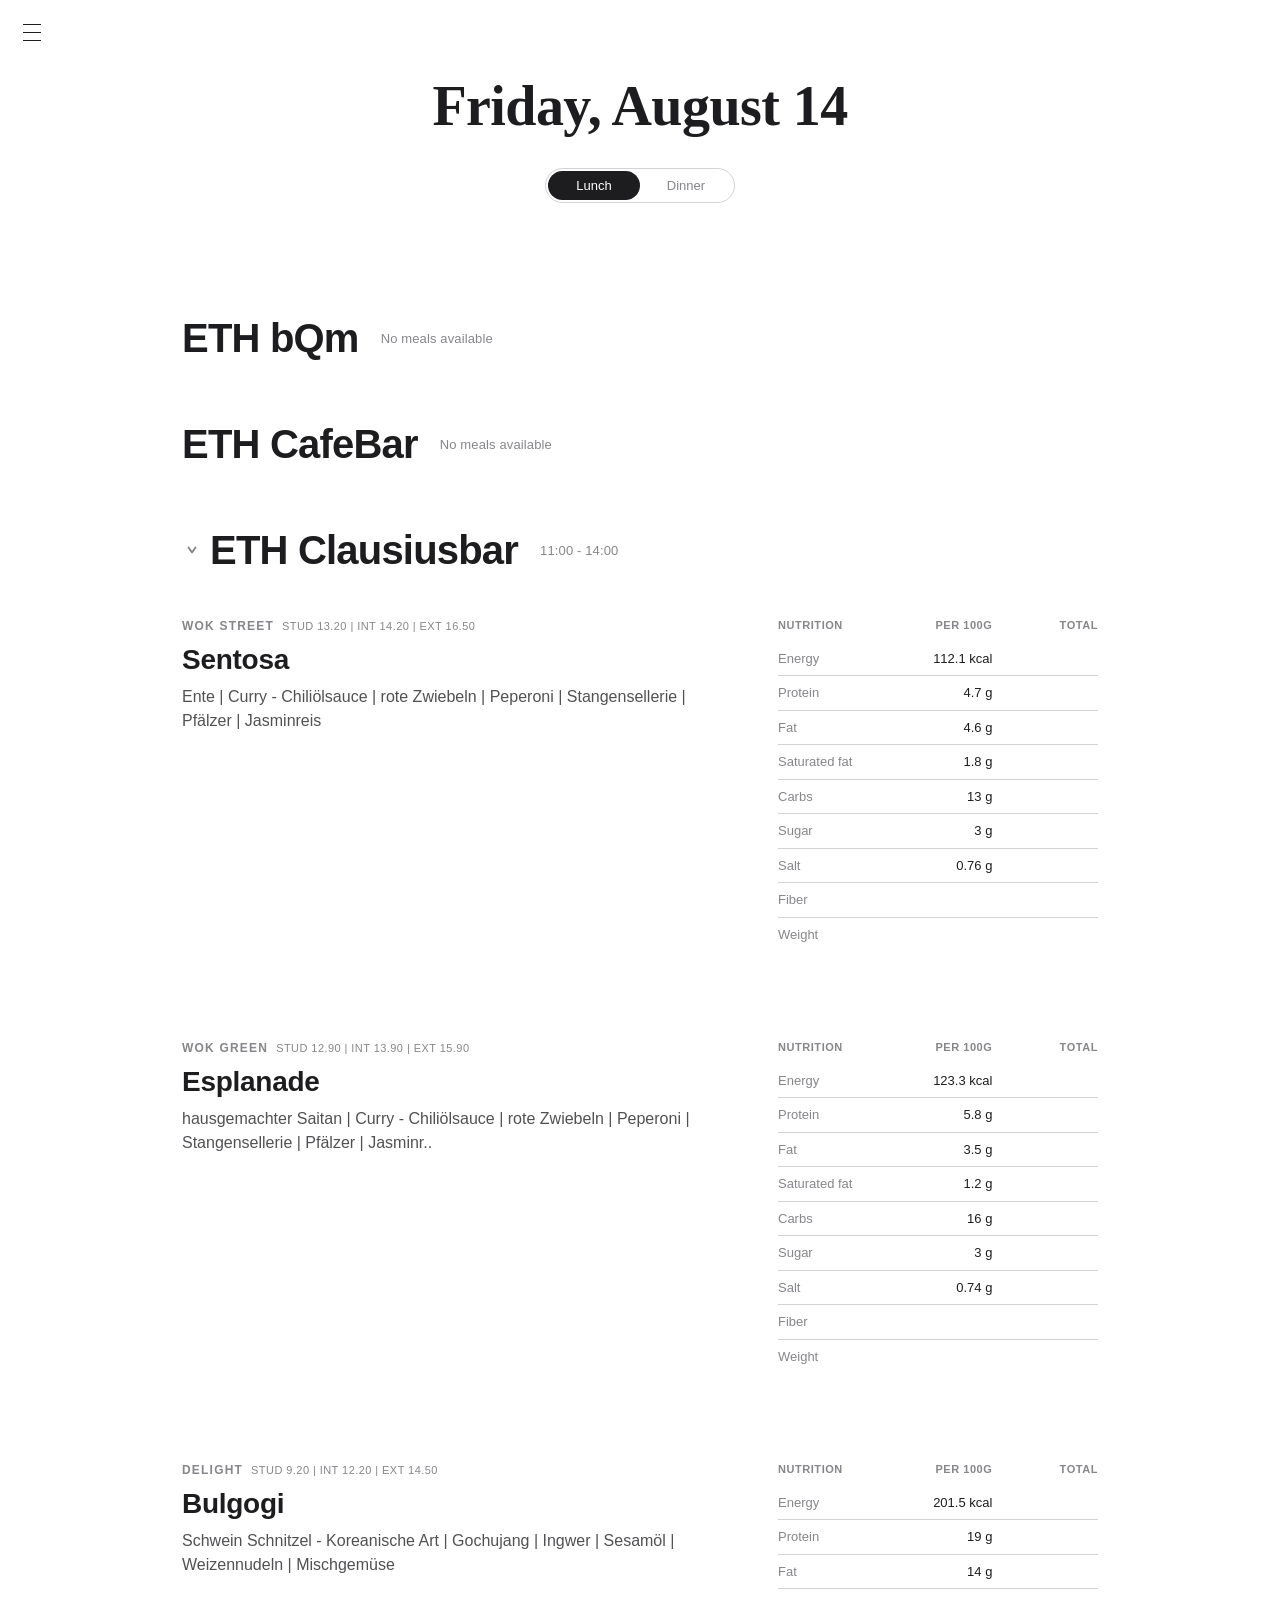
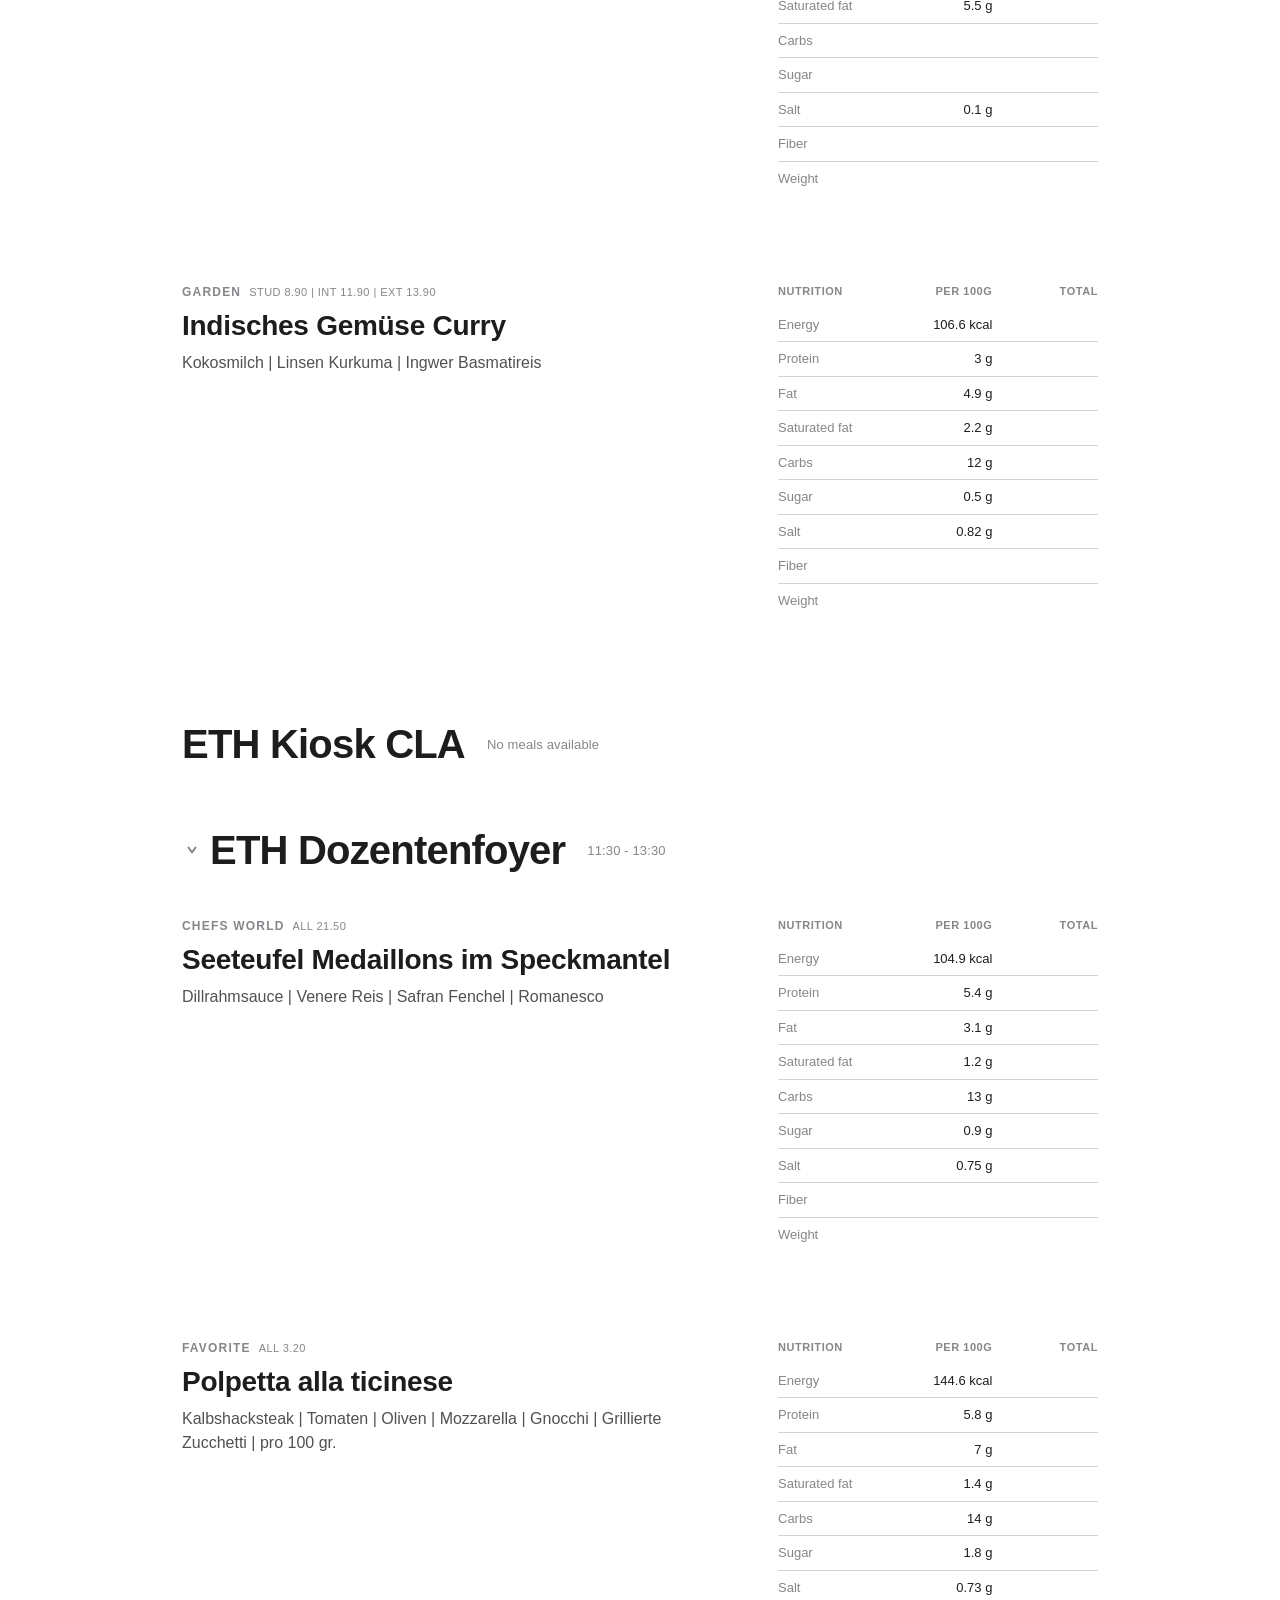
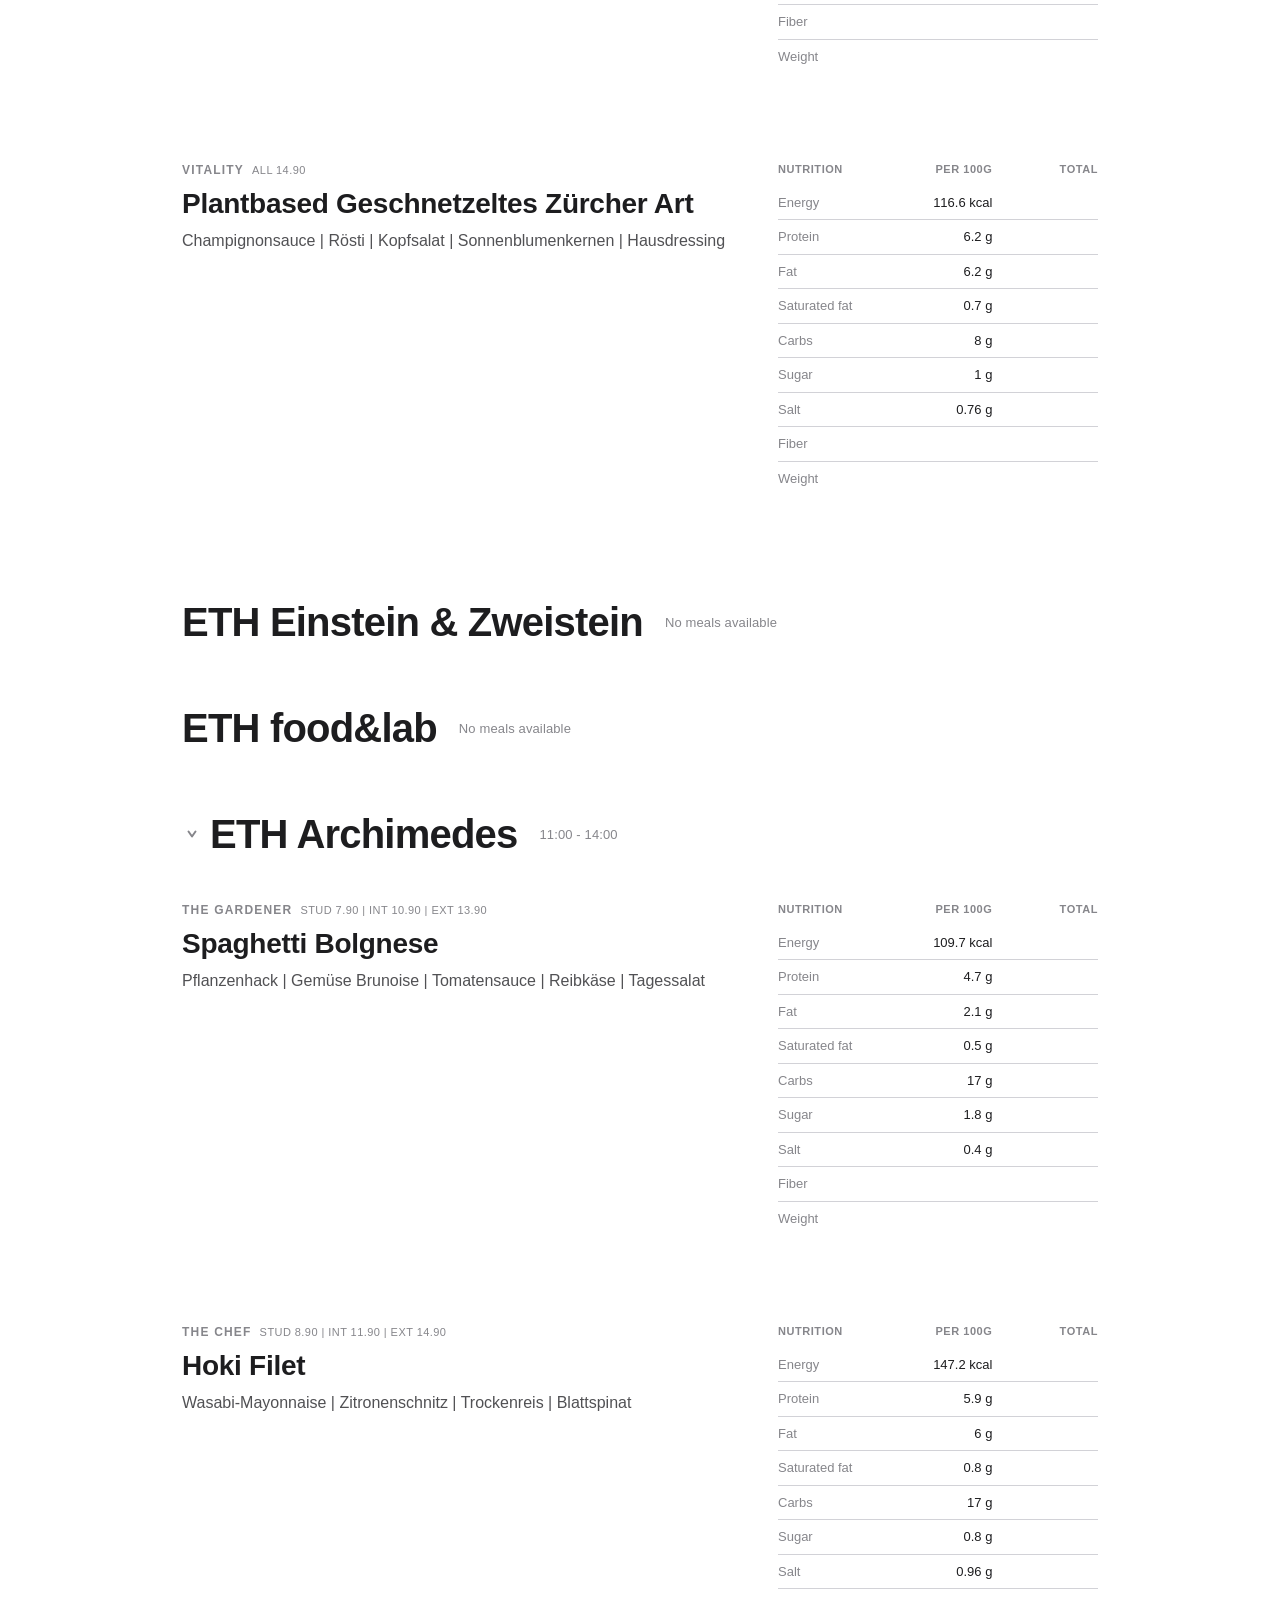
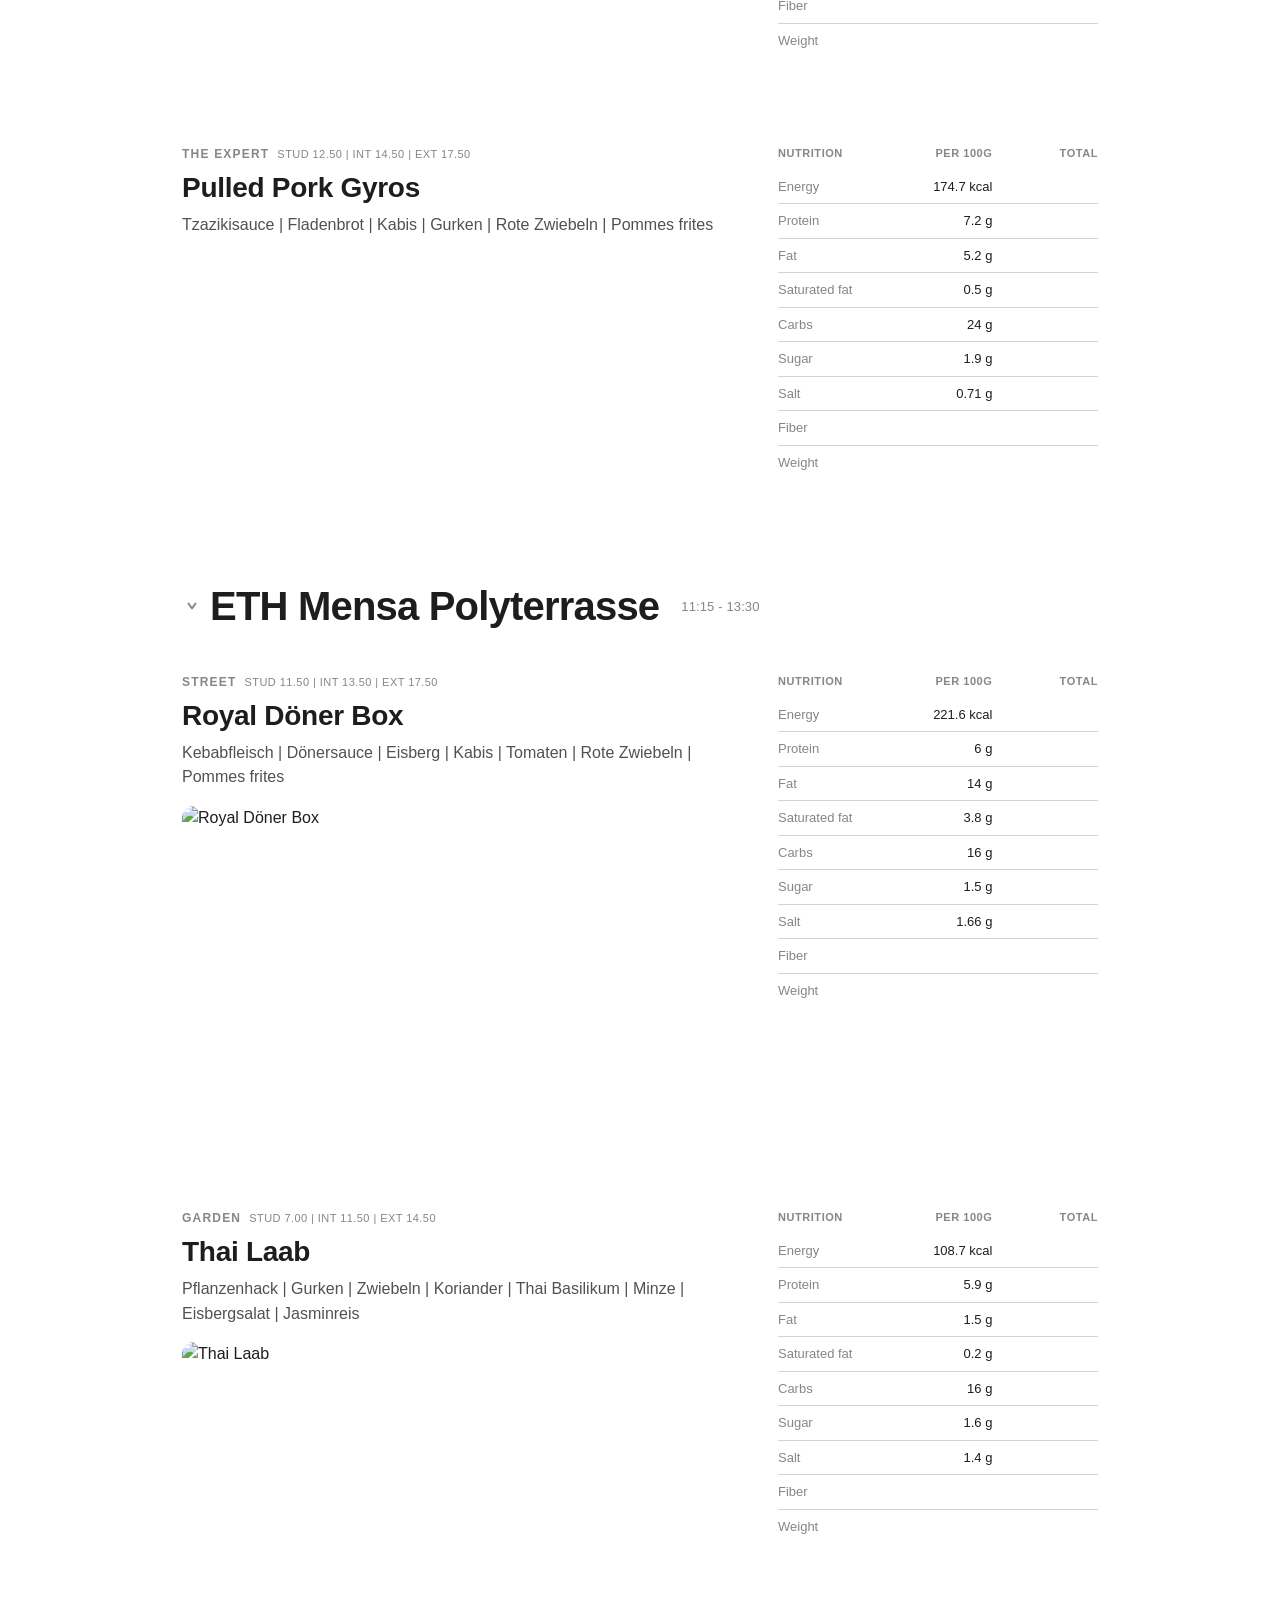
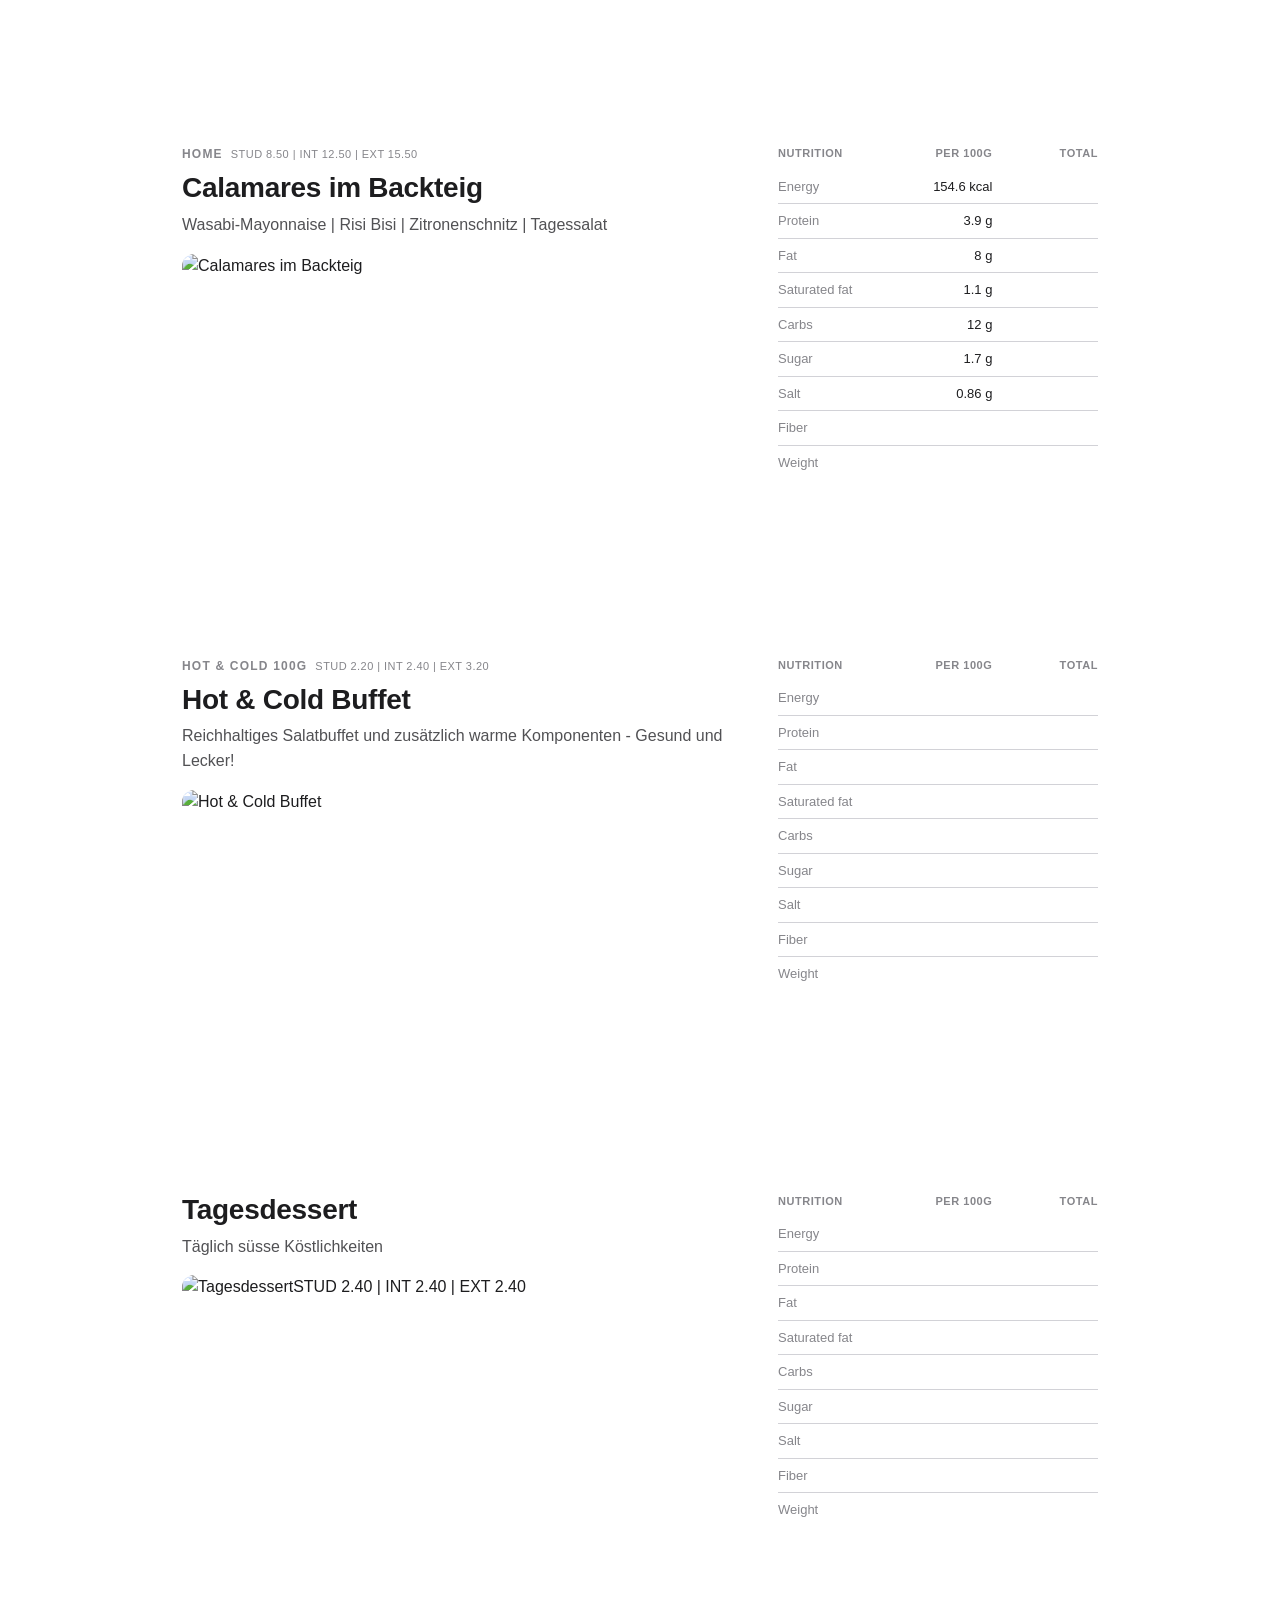
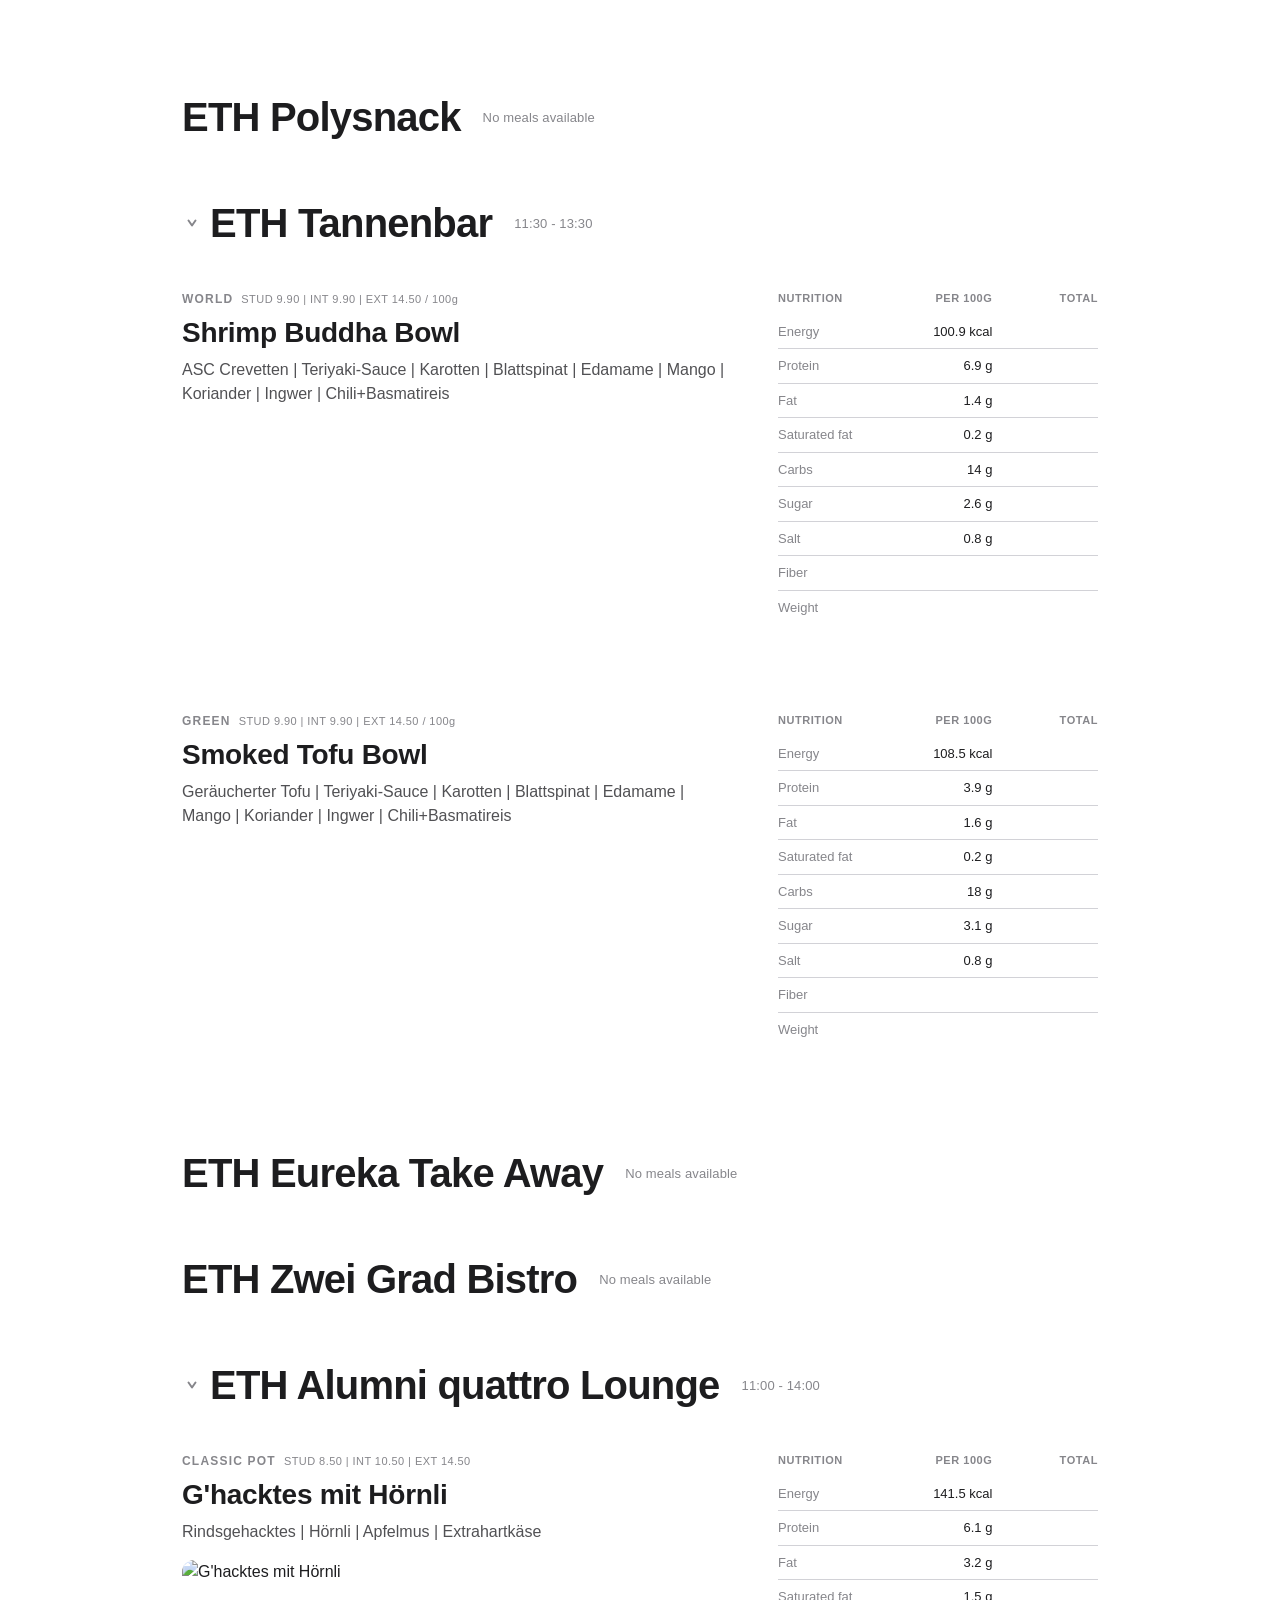
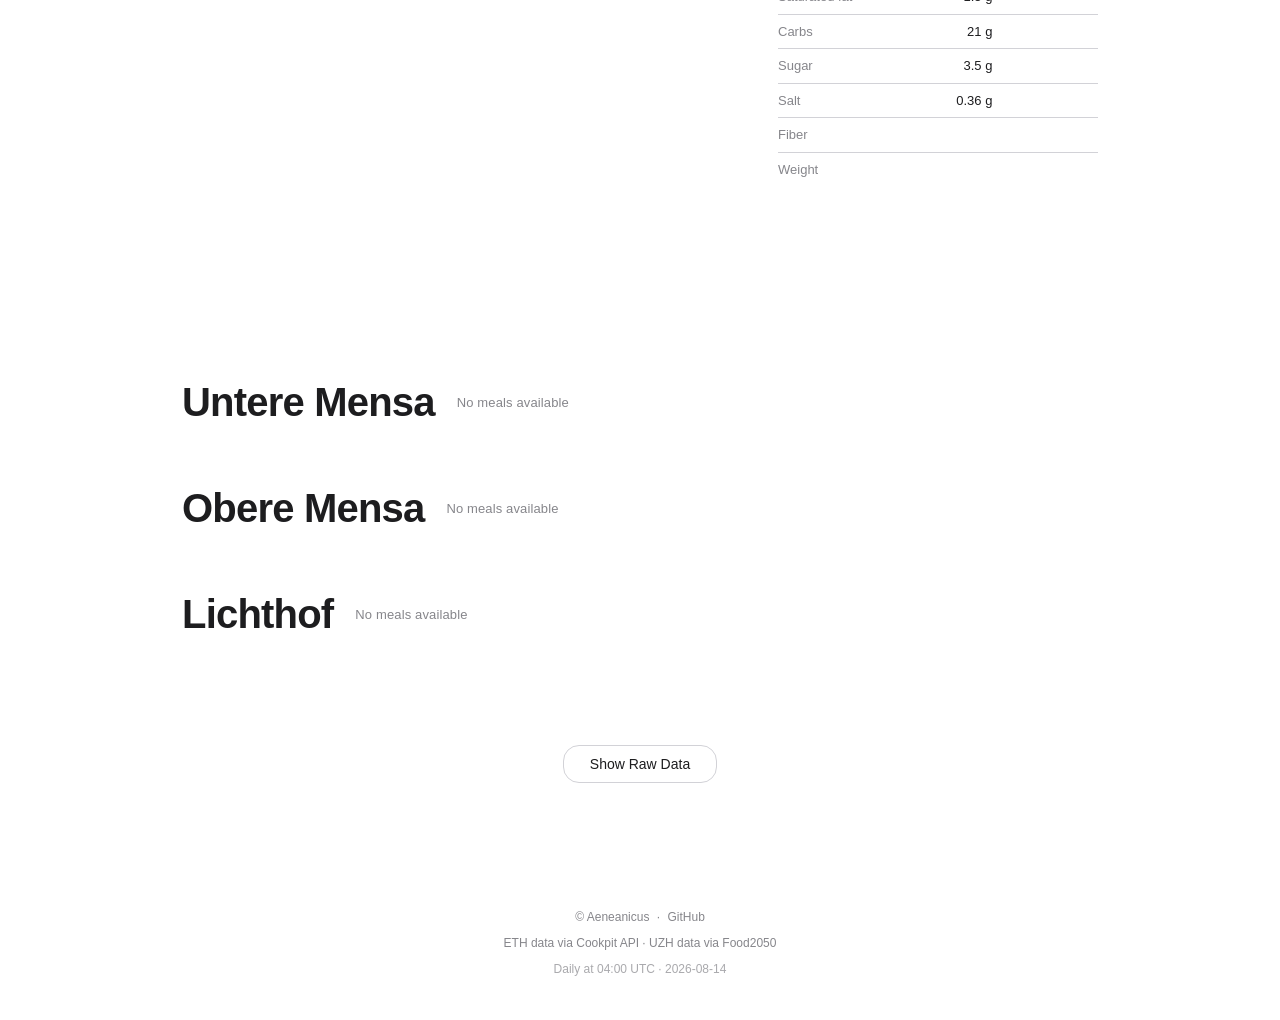
==== index.html @ f0298fb3 "deploy: a8df525aa67941d9d035d6de91a7048ea0f246bc" ====
<!DOCTYPE html>
<html lang="en">
<head>
  <meta charset="utf-8">
  <title>Zmittag — 2026-08-14</title>
  <meta name="viewport" content="width=device-width,initial-scale=1">
  <link rel="stylesheet" href="style.css?v=a8df525">
</head>
<body>
  <!-- Hamburger: lives at BODY level (sibling of .app and #selector),
       position:fixed, so it can slide to the top-right corner while the
       drawer opens. It must NOT live inside .app: a fixed element inside
       a transformed ancestor is positioned relative to that ancestor
       (containing-block trap), which would break the slide while .app
       is translated off-screen. -->
  <button class="menu-btn" id="menu-btn" type="button"
          aria-label="Toggle mensa selector"
          aria-controls="selector" aria-expanded="false"></button>

  <div class="app" id="app">

    <!-- ======================= Header ======================= -->
    <header class="header">
      <!-- Date heading doubles as the calendar trigger: hover shows a
           slim outline (affordance), click expands the date picker. -->
      <button class="date-trigger" id="date-trigger" type="button"
              aria-haspopup="dialog" aria-expanded="false">
        <h1 id="date-heading">Loading…</h1>
      </button>

      <!-- Calendar: IN THE DOCUMENT FLOW between the date and the meal
           switch. Expanding pushes Lunch/Dinner (and everything below)
           down smoothly; collapsing lets it back up. It is a max-height
           disclosure (the same expandBody/collapseBody scrollHeight
           machinery as the mensa sections and raw panel): .calendar
           clips (max-height:0 + overflow:hidden), and the frame's
           padding/border lives on .calendar-inner — a CHILD of the
           clipped box — so nothing lingers when collapsed. -->
      <div class="calendar" id="calendar" aria-label="Pick a date">
        <div class="calendar-inner">
          <div class="calendar-head">
            <button class="cal-nav" id="cal-prev" type="button" aria-label="Previous month">&lsaquo;</button>
            <span class="cal-title" id="cal-title"></span>
            <button class="cal-nav" id="cal-next" type="button" aria-label="Next month">&rsaquo;</button>
          </div>
          <div class="cal-weekdays">
            <span>Mon</span><span>Tue</span><span>Wed</span><span>Thu</span>
            <span>Fri</span><span>Sat</span><span>Sun</span>
          </div>
          <div class="cal-grid" id="cal-grid"></div>
          <div class="cal-note" id="cal-note"></div>
        </div>
      </div>

      <!-- Lunch/Dinner segmented switch (iOS style).
           .seg-thumb is a CSS-driven sliding pill: fixed size at the
           track origin, moved purely by transform (see style.css). -->
      <div class="segmented" aria-label="Meal time">
        <span class="seg-thumb" aria-hidden="true"></span>
        <button class="seg-option active" type="button" data-meal="Lunch" aria-pressed="true">Lunch</button>
        <button class="seg-option" type="button" data-meal="Dinner" aria-pressed="false">Dinner</button>
      </div>
    </header>

    <!-- ======================= Content ======================= -->
    <main id="content" aria-live="polite">
      <!-- iOS-style activity indicator (UIActivityIndicator look):
           12 fading blades rotating — pure CSS, compositor-friendly. -->
      <div class="loading">
        <span class="ios-spinner" aria-hidden="true"><i></i><i></i><i></i><i></i><i></i><i></i><i></i><i></i><i></i><i></i><i></i><i></i></span>
        Loading menu data…</div>
    </main>

    <!-- ====================== Raw data ======================= -->
    <div class="raw-section">
      <button id="raw-toggle" type="button"
              aria-expanded="false" aria-controls="raw-panel">Show Raw Data</button>
      <div id="raw-panel">
        <div class="raw-inner">
          <div class="raw-head">
            <span class="raw-title">Raw Data</span>
            <button class="copy-btn" id="copy-btn" type="button">Copy</button>
          </div>
          <pre class="raw-text" id="raw-text"></pre>
        </div>
      </div>
    </div>

    <footer class="footer">
      <div class="footer-row">
        <span>&copy; Aeneanicus</span>
        <span class="footer-dot">&middot;</span>
        <a href="https://github.com/LukasAxelsen/eth-uzh-zmittag" target="_blank" rel="noopener">GitHub</a>
      </div>
      <div class="footer-sources">
        ETH data via <a href="https://idapps.ethz.ch/cookpit-pub-services/v1/meals" target="_blank" rel="noopener">Cookpit API</a>
        &middot;
        UZH data via <a href="https://app.food2050.ch" target="_blank" rel="noopener">Food2050</a>
      </div>
      <div class="footer-updated">Daily at 04:00 UTC &middot; <span id="footer-date">2026-08-14</span></div>
    </footer>
  </div>

  <!-- ============ Mensa selector (drawer, sibling of .app) ============ -->
  <div id="selector" aria-label="Mensa selector" aria-hidden="true">
    <div class="selector-columns">
      <!-- Top pane: scrollable list of all mensas -->
      <section class="selector-pane">
        <h3 class="selector-pane-title">Mensas</h3>
        <div class="selector-mensas"></div>
      </section>

      <!-- Bottom pane: group rows + custom group creation -->
      <section class="selector-pane">
        <h3 class="selector-pane-title">Groups</h3>
        <div class="selector-groups">
          <div class="group-rows"></div>
          <div class="group-add">
            <input id="group-input" type="text" placeholder="New group name"
                   aria-label="New group name" autocomplete="off">
            <button id="group-add-btn" type="button">Add</button>
            <span id="group-add-msg" role="status" aria-live="polite"></span>
          </div>
        </div>
      </section>

      <!-- Bottom-most pane: settings (photos row, mensa-row style) -->
      <section class="selector-pane settings-pane">
        <h3 class="selector-pane-title">Setting</h3>
        <div class="mensa-row photo-row" id="photo-row" role="button" tabindex="0"
             aria-pressed="false">
          <span class="mensa-check" aria-hidden="true"></span>
          <span class="mensa-label">Show menu photos</span>
        </div>
        <div class="mensa-row photo-row" id="opening-row" role="button" tabindex="0"
             aria-pressed="false">
          <span class="mensa-check" aria-hidden="true"></span>
          <span class="mensa-label">Show opening times</span>
        </div>
        <div class="mensa-row photo-row" id="price-row" role="button" tabindex="0"
             aria-pressed="false">
          <span class="mensa-check" aria-hidden="true"></span>
          <span class="mensa-label">Show prices</span>
        </div>

        <!-- Appearance: light/dark/auto — same segmented pattern as the
             Lunch/Dinner switch (CSS container-transform thumb). -->
        <div class="segmented appearance" id="appearance-seg" aria-label="Appearance">
          <span class="seg-thumb" aria-hidden="true"></span>
          <button class="seg-option" type="button" data-theme="light" aria-pressed="false">Light</button>
          <button class="seg-option" type="button" data-theme="dark" aria-pressed="false">Dark</button>
          <button class="seg-option" type="button" data-theme="auto" aria-pressed="false">Auto</button>
        </div>
      </section>
    </div>
  </div>

  <script src="app.js?v=a8df525"></script>
</body>
</html>
---- style.css ----
/* ============================================================
   ETH/UZH Zmittag — style.css
   Apple.com / iOS design. Flat & minimal: NO cards, NO
   box-shadows, NO container borders/background blocks.
   White light / true-black dark via prefers-color-scheme.
   DOM per CONTRACT.md.
   ============================================================ */

/* 1. Design tokens.
   Appearance is controlled by <html data-theme="light|dark|auto">:
   - light / dark: forced palettes
   - auto (or no attribute): follows the OS via prefers-color-scheme
   The default (no attribute) keeps the original auto behaviour. */
:root {
  --bg: #ffffff; --text: #1d1d1f; --sub: #86868b; --body: #515154;
  --border: #d2d2d7; --raw-bg: #f5f5f7;
  --thumb-bg: #1d1d1f; --thumb-text: #ffffff;  /* segmented pill + check dot */
  --accent: #0071e3;
  --font: -apple-system, BlinkMacSystemFont, "SF Pro Text",
          "Helvetica Neue", Helvetica, Arial, sans-serif;
  --content-w: 980px;
  --ease: cubic-bezier(.32, .72, 0, 1);
  /* Symmetric ease for HEIGHT GROW/SHRINK (disclosures AND content
     enter/exit): the Apple ease-out opens too fast (11% of time covers
     76% of travel — the "opens with a snap" complaint; on a tall mensa
     section it reads as the content slamming up/down on checkbox
     toggles) and drags on close. Grow and shrink must feel the same in
     both directions, so they use a symmetric ease-in-out
     (framer-motion's easeInOut / Material expand curve,
     cubic-bezier(.42, 0, .58, 1)) — even acceleration, even landing.
     JS enter/exit height transitions use the matching ENTER_EXIT_EASE
     constant. The content-height GLIDE and transform-only FLIP keep
     --ease (Apple). Enforced by scripts/verify-anim-contract.py: every
     max-height transition must use var(--ease-sym). */
  --ease-sym: cubic-bezier(.42, 0, .58, 1);
  /* Corner tokens — Apple's continuous-curvature language. Four levels
     only (enforced by scripts/verify-anim-contract.py):
       --r-sm  8px   = tight controls (mensa rows, chips)
       --r-md  12px  = media & small buttons (photos, copy/add buttons)
       --r-lg  16px  = framed surfaces (calendar, raw panel, big buttons)
       --r-pill 999px = full-pill controls (segmented, date trigger)
       --r-circle 50% = dots
     All radii in the stylesheet MUST come from these tokens. */
  --r-sm: 8px;
  --r-md: 12px;
  --r-lg: 16px;
  --r-pill: 999px;
  --r-circle: 50%;
}

/* Apple's continuous-curvature corners (squircle), progressive
   enhancement: Chrome 139+ (and any future engine that ships
   corner-shape) renders TRUE Apple-style corners — curvature that
   tightens toward the edge instead of the constant-radius circle.
   Other browsers keep the --r-* token radii (mathematical round
   corners) — identical layout, slightly different corner shape.
   This is the CSSWG-sanctioned squircle (superellipse n≈5, the iOS
   icon shape). Everything else in this file deliberately uses plain
   border-radius so the fallback is just "round". */
@supports (corner-shape: squircle) {
  .calendar-inner,
  .raw-inner { corner-shape: squircle; }
}

/* Dark palette — two entry points, same values (keep in sync):
   forced dark via data-theme, and auto following the OS. */
:root[data-theme="dark"] {
  --bg: #000000; --text: #f5f5f7; --sub: #98989d; --body: #a1a1a6;
  --border: #424245; --raw-bg: #1d1d1f;
  --thumb-bg: #f5f5f7; --thumb-text: #1d1d1f;
  --accent: #2997ff;
}
@media (prefers-color-scheme: dark) {
  :root[data-theme="auto"], :root:not([data-theme]) {
    --bg: #000000; --text: #f5f5f7; --sub: #98989d; --body: #a1a1a6;
    --border: #424245; --raw-bg: #1d1d1f;
    --thumb-bg: #f5f5f7; --thumb-text: #1d1d1f;
    --accent: #2997ff;
  }
}

/* 2. Reset & base */

/* Prevent CSS transitions from firing on initial page load (the
   "first-paint flash"). All transitions are zero-duration until
   init() finishes renderAll() and adds the anim-ready class.
   This MUST come before any transition declaration so the
   !important overrides them regardless of specificity. */
html:not(.anim-ready) *,
html:not(.anim-ready) *::before,
html:not(.anim-ready) *::after {
  transition-duration: 0s !important;
  transition-delay: 0s !important;
}

*, *::before, *::after { box-sizing: border-box; margin: 0; padding: 0; }

body {
  background-color: var(--bg);
  color: var(--text);
  font-family: var(--font);
  font-size: 16px;
  line-height: 1.5;
  min-height: 100vh;
  -webkit-font-smoothing: antialiased;
}

/* smooth cross-fade on dark-mode switch */
body, .header, #selector, .segmented, .seg-option, .mensa-title,
#raw-toggle, #raw-panel, .footer, .menu-btn, .menu-btn::before,
.menu-btn::after, .mensa-check, .group-add input,
.nutrition-table td, .nutrition-table th {
  transition: background-color .3s var(--ease), color .3s var(--ease), border-color .3s var(--ease);
}

button { font-family: inherit; -webkit-tap-highlight-color: transparent; }

:focus-visible { outline: 2px solid var(--accent); outline-offset: 2px; }
input:focus-visible { outline: none; }

@media (prefers-reduced-motion: reduce) {
  *, *::before, *::after { transition: none !important; animation: none !important; }
}

/* 3. Header */
.header { padding: 56px 24px 40px; text-align: center; }

#date-heading {
  /* Apple's poster serif: `ui-serif` maps to New York on Apple devices
     (macOS/iOS — the actual system serif); other platforms fall back
     through Georgia (universal serif) to the platform default serif.
     New York renders its Display variant at this size automatically. */
  font-family: ui-serif, "New York", Georgia, "Times New Roman", serif;
  font-size: clamp(32px, 6vw, 56px);
  font-weight: 600;
  letter-spacing: -0.01em;
  line-height: 1.1;
}

/* Date heading doubles as the calendar trigger. Hover/press reveal a
   slim rounded outline (affordance: "this opens something"), matching
   the site's hairline language. The button wraps the h1 with zero
   chrome so the heading looks untouched until hovered.
   The outline is drawn with an inset box-shadow, NOT a border (a real
   border would occupy layout space). The trigger carries NO negative
   margins — its padding is honest layout space, so the calendar below
   aligns to the VISIBLE outline, not to the text box. */
.date-trigger {
  position: relative;
  display: inline-block;
  padding: 4px 14px 6px;
  border: none;
  border-radius: var(--r-pill);
  background: none;
  box-shadow: inset 0 0 0 1px transparent;
  color: inherit;
  cursor: pointer;
  transition: box-shadow .2s var(--ease),
              background-color .2s var(--ease);
}
/* The slim outline comes from hover (desktop) or an OPEN calendar.
   Touch devices must NOT get the hover outline: after a tap the
   browser keeps :hover sticky, so the outline would stay forever
   (the "outline won't go away on mobile" bug). (hover: hover) +
   (pointer: fine) = mouse/trackpad primary input — phones/tablets
   fall through to the aria-expanded rule only. */
@media (hover: hover) and (pointer: fine) {
  .date-trigger:hover { box-shadow: inset 0 0 0 1px var(--border); }
}
.date-trigger[aria-expanded="true"] { box-shadow: inset 0 0 0 1px var(--border); }
.date-trigger:active { background: var(--raw-bg); }

/* Calendar: an IN-FLOW disclosure between the date heading and the
   meal switch (WAI-ARIA date-picker dialog pattern). Expanding animates
   max-height (JS-measured via expandBody/collapseBody — the same
   scrollHeight + transition technique as the raw panel and mensa
   collapse, which works in EVERY browser; grid-template-rows fr
   animation was rejected: Safari <16 / Chrome <107 jump instead of
   animating). The 0fr-style clipping problem is avoided structurally:
   the frame (padding + border) lives on .calendar-inner, a CHILD of
   the clipped box, so max-height:0 + overflow:hidden clips the whole
   frame — nothing can linger (padding on the clipped box itself would
   keep a leftover strip, the border-box trap).
   Vertical rhythm: 24px of air above AND below the frame is margin on
   the clipped box, driven by .calendar-open (0 when collapsed — a
   constant margin would leave a 48px gap in the header). The trigger
   carries no negative margins, so the grid sits directly below the
   trigger's visible outline and symmetric margin = symmetric gap. */
.calendar {
  max-height: 0;
  overflow: hidden;
  width: 292px;
  max-width: calc(100vw - 40px);
  margin: 0 auto;               /* constant — NO margin animation */
  transition: max-height .45s var(--ease-sym);
}
/* Vertical rhythm rides the max-height animation via the ::before
   spacer row (24px): it is CONTENT of the clipped box, so scrollHeight
   includes it, it grows/clips with the animation, and collapse leaves
   zero residue. A margin transition on .calendar would animate the
   margin independently of the clip — the whole calendar visibly
   "drops down" first, which reads as a jump.
   The 24px gap BELOW the calendar is the segmented control's own
   constant margin-top — it never moves when the calendar opens (a
   margin-top:0 switch there made Lunch/Dinner jump up 24px on open,
   then get pushed back down by the growing calendar). */
.calendar::before { content: ''; display: block; height: 24px; }
.calendar-inner {
  padding: 14px 16px 12px;
  border: 1px solid var(--border);
  border-radius: var(--r-lg);
  background: var(--bg);
}
.calendar-head {
  display: flex;
  align-items: center;
  justify-content: space-between;
  margin-bottom: 8px;
}
.cal-title {
  font-size: 14px;
  font-weight: 600;
  color: var(--text);
}
.cal-nav {
  width: 28px; height: 28px;
  display: inline-flex;
  align-items: center;
  justify-content: center;
  border: none;
  border-radius: var(--r-circle);
  background: none;
  color: var(--sub);
  font-size: 18px;
  cursor: pointer;
  transition: background-color .2s var(--ease), color .2s var(--ease);
}
.cal-nav:hover { background: var(--raw-bg); color: var(--text); }
.cal-weekdays {
  display: grid;
  grid-template-columns: repeat(7, 1fr);
  margin-bottom: 4px;
}
.cal-weekdays span {
  text-align: center;
  font-size: 10px;
  font-weight: 500;
  color: var(--sub);
  padding: 4px 0;
}
.cal-grid {
  display: grid;
  grid-template-columns: repeat(7, 1fr);
  gap: 2px;
}
.cal-cell {
  position: relative;
  width: 100%;
  aspect-ratio: 1;
  display: inline-flex;
  align-items: center;
  justify-content: center;
  border: none;
  border-radius: var(--r-circle);
  background: none;
  font-size: 13px;
  font-variant-numeric: tabular-nums;
  color: var(--text);
  cursor: pointer;
  transition: background-color .15s var(--ease),
              color .15s var(--ease),
              transform .15s var(--ease);
}
.cal-cell:hover { background: var(--raw-bg); }
.cal-cell:active { transform: scale(.92); }
/* M3 date-picker: today gets a ring, selected gets the filled pill. */
.cal-cell.today::after {
  content: "";
  position: absolute;
  inset: 3px;
  border: 1.5px solid var(--thumb-bg);
  border-radius: var(--r-circle);
  pointer-events: none;
}
.cal-cell.selected {
  background: var(--thumb-bg);
  color: var(--thumb-text);
  font-weight: 600;
}
.cal-cell.selected.today::after { border-color: var(--thumb-text); }
.cal-cell.disabled {
  color: var(--sub);
  opacity: .38;
  cursor: default;
}
.cal-cell.disabled:hover { background: none; }
.cal-empty { pointer-events: none; }
.cal-note {
  margin-top: 10px;
  padding-top: 8px;
  border-top: 1px solid var(--border);
  font-size: 11px;
  color: var(--sub);
  text-align: center;
}

/* 3b. Hamburger: three 1px bars, ~40px tap target (36px on small
   phones). Lives at BODY level as a sibling of .app and #selector,
   position:fixed — deliberately OUTSIDE .app: a fixed element inside a
   transformed ancestor is positioned relative to that ancestor
   (containing-block trap), which would break the top-right slide while
   .app is translated off-screen. z-index 300 keeps it above the drawer
   (#selector z-index 200) on both mobile (over the full-screen drawer)
   and desktop (right of the 380px sidebar), so it stays tappable. */
.menu-btn {
  position: fixed;
  top: 12px; left: 12px;
  z-index: 300;
  width: 40px; height: 40px;
  padding: 0;
  background: linear-gradient(var(--text), var(--text)) center / 18px 1px no-repeat;
  border: none;
  cursor: pointer;
  /* Same duration + easing as #selector/.app: the hamburger and the
     drawer move in lockstep (one shared choreography). */
  transition: transform .3s var(--ease);
}
.menu-btn::before,
.menu-btn::after {
  content: "";
  position: absolute;
  left: 50%;
  transform: translateX(-50%);
  width: 18px; height: 1px;
  background: var(--text);
}
.menu-btn::before { top: 11.5px; }
.menu-btn::after  { bottom: 11.5px; }

/* Drawer open: the hamburger slides to the TOP-RIGHT corner of the
   viewport (mobile full-screen drawer) / just right of the 380px
   sidebar (desktop) — same duration + easing as the drawer for a
   coordinated feel. Closing slides it back to the top-left.
   Math (40px button at left:12px): translateX(100vw - 64px) →
   left edge 52px from the right viewport edge, right edge 12px —
   symmetric margins, clear of notches/scrollbars. */
body.menu-open #menu-btn {
  transform: translateX(calc(100vw - 64px));
}

/* 3b. Segmented switch (iOS style): Lunch/Dinner + Appearance.
   The thumb is a fixed-size pill at the track origin, moved purely by
   transform — CSS variables make it work for any segment count:
     --seg-count: number of options (2 for meal, 3 for appearance)
     --seg-index: 0-based index of the active option
   This is the M3 "container transform" pattern: one persistent pill
   glides to the active option. */
.segmented {
  position: relative;
  display: inline-flex;
  margin-top: 24px;
  padding: 2px;
  border: 1px solid var(--border);
  border-radius: var(--r-pill);
  --seg-count: 2;
}
.seg-thumb {
  position: absolute;
  top: 2px; bottom: 2px; left: 2px;
  z-index: 0;
  width: calc(100% / var(--seg-count) - 2px);
  background: var(--thumb-bg);
  border-radius: var(--r-pill);
  transform: translateX(calc(var(--seg-index, 0) * 100%));
  pointer-events: none;
  transition: transform .3s var(--ease),
              background-color .3s var(--ease);
}
.seg-option {
  position: relative;
  z-index: 1;                      /* label text sits above the thumb */
  flex: 1 1 0;
  min-width: 92px;
  padding: 7px 18px;
  font-size: 13px;
  font-weight: 500;
  color: var(--sub);               /* inactive */
  background: none;
  border: none;
  border-radius: var(--r-pill);
  cursor: pointer;
  transition: color .3s var(--ease);
}
.seg-option:hover { color: var(--text); }
.seg-option.active { color: var(--thumb-text); }  /* on the thumb */

/* Meal switch: index 1 = Dinner, index 0 = Lunch. */
.segmented[data-meal="Dinner"] { --seg-index: 1; }
.segmented[data-meal="Lunch"]  { --seg-index: 0; }

/* Appearance switch: light/dark/auto (index 0/1/2). */
.segmented.appearance { --seg-count: 3; }
.segmented.appearance[data-theme="light"] { --seg-index: 0; }
.segmented.appearance[data-theme="dark"]  { --seg-index: 1; }
.segmented.appearance[data-theme="auto"]  { --seg-index: 2; }

/* 4. Selector drawer (#selector) — fixed left drawer.
   Mobile: slides in and pushes .app aside (push pattern).
   Desktop: overlays the empty left margin (content stays put). */
#selector {
  position: fixed;
  top: 0; left: 0; bottom: 0;
  z-index: 200;
  width: min(340px, 85vw);
  background: var(--bg);
  overflow-y: auto;
  overscroll-behavior: contain;
  /* Hide the drawer's own scrollbar (Apple-style: scrollable area with
     no visible track); the mensa list inside (.selector-mensas) keeps
     its scrollbar. */
  scrollbar-width: none;              /* Firefox */
  transform: translateX(-100%);
  visibility: hidden;                    /* no tab focus while closed */
  /* Shared drawer spec — identical to .app and #menu-btn: 0.3s +
     Apple standard easing (--ease) so the drawer, content and hamburger
     move in lockstep (the old .35s here caused a 0.05s stall at the end
     of the close). visibility: 0s duration with a .3s delay on close
     keeps the drawer painted while it slides out, then makes it inert —
     exactly one transform duration, no extra stall. */
  transition: transform .3s var(--ease),
              visibility 0s linear .3s;
}
#selector::-webkit-scrollbar { display: none; }  /* Chrome/Safari */
#selector.open {
  transform: translateX(0);
  visibility: visible;
  /* Both transitions declared on both states: on open, visibility
     flips instantly (0 delay) while the transform animates. */
  transition: transform .3s var(--ease),
              visibility 0s linear;
}

/* The app content moves with the drawer. Mobile: GPU transform slide —
   will-change keeps the big DOM on a permanent compositor layer so the
   first frame of the slide doesn't stall while the layer is promoted
   (this is what made the return "stick" before). Desktop: the content
   glides aside too (margin-left/width transition in the desktop query).
   width: 100% is declared EXPLICITLY: transitioning from auto to
   calc(100% - 380px) cannot be interpolated (auto↔length snaps), which
   was the desktop "flash". */
.app { width: 100%; transition: transform .3s var(--ease); }
@media (max-width: 767px) {
  #selector { width: 100%; }
  .app { will-change: transform; }
  body.menu-open .app { transform: translateX(100%); }
}

/* Scroll lock while the drawer is open (Bootstrap-offcanvas pattern).
   Mobile only — keeps position:fixed reliable on iOS; without it a
   scrolled page can detach the drawer from the viewport
   ("drawer appears below content"). */
@media (max-width: 767px) {
  html.scroll-locked, html.scroll-locked body {
    overflow: hidden;
    height: 100%;
  }
}

/* Drawer content: single column, top-to-bottom (mensas then groups).
   Panes are separated by a hairline + section label so the list never
   reads as one dense block. */
.selector-columns {
  display: flex;
  flex-direction: column;
  gap: 6px;
  padding: 20px 22px 32px;
}
.selector-pane + .selector-pane {
  margin-top: 14px;
  padding-top: 14px;
}
/* The Setting pane (bottom-most) reads as a footer of the drawer —
   no hairline above it, just breathing room. */
.selector-pane.settings-pane {
  border-top: none;
  margin-top: 10px;
  padding-top: 10px;
}
.selector-pane-title {
  margin: 0 0 6px;
  font-size: 12px;
  font-weight: 500;
  text-transform: uppercase;
  letter-spacing: 0.1em;
  color: var(--sub);
}

/* 4a. Mensa list (scrollable) */
.selector-mensas {
  max-height: 50vh;
  overflow-y: auto;
  overscroll-behavior: contain;
  padding-right: 6px;
}
.mensa-row {
  position: relative;
  display: flex;
  align-items: center;
  gap: 12px;
  padding: 9px 4px;
  border-radius: var(--r-sm);
  cursor: pointer;
  -webkit-tap-highlight-color: transparent;
  transition: background-color .15s var(--ease);
}
/* NO hover grey on the toggle rows (mensa + photo): the product owner
   rejected the M3 state-layer background — rows keep their flat look
   on hover; only the check dot and text colour communicate state. */
.mensa-row .mensa-label { position: relative; }

.mensa-check {
  position: relative;
  flex-shrink: 0;
  width: 18px; height: 18px;
  border: 1.5px solid #86868b;
  border-radius: var(--r-circle);
  /* The filled dot is a real element (not display:none), scaled to zero —
     so selecting/deselecting animates it in/out instead of popping. */
}
.mensa-check::after {
  content: "";
  position: absolute;
  inset: 0;
  margin: auto;
  width: 8px; height: 8px;
  border-radius: var(--r-circle);
  background: var(--thumb-bg);
  transform: scale(0);
  opacity: 0;
  transition: transform .25s var(--ease), opacity .25s var(--ease);
}
.mensa-row.selected .mensa-check::after {  /* filled dot when selected */
  transform: scale(1);
  opacity: 1;
}

.mensa-label { font-size: 14px; color: var(--text); }

/* Photos row in the drawer: sits below the group-add box, styled like
   a mensa row (filled dot = photos on). */
.photo-row { margin-top: 4px; }

/* Appearance switch inside the drawer: compact, below the photo row. */
#appearance-seg { margin-top: 14px; }

/* 4b. Groups — horizontal filter chips (Material-style).
   Chips wrap onto multiple lines; click applies the group.
   Motion follows M3 chips: a state layer (::before) fades in on
   hover/press, the container colour transitions on selection, and the
   active chip gets a subtle scale pop — the M3 container-transform
   feel, matched to the site's 450ms content choreography. */
.group-rows { display: flex; flex-wrap: wrap; gap: 8px; }
.group-chip {
  position: relative;
  overflow: hidden;
  display: inline-flex;
  align-items: center;
  gap: 6px;
  padding: 5px 13px;
  font-size: 13px;
  font-weight: 500;
  color: var(--text);
  background: none;
  border: 1px solid var(--border);
  border-radius: var(--r-pill);
  cursor: pointer;
  transition: border-color .25s var(--ease),
              background-color .25s var(--ease),
              color .25s var(--ease),
              transform .25s var(--ease);
}
/* M3 state layer: a translucent overlay that fades in on hover/press. */
.group-chip::before {
  content: "";
  position: absolute;
  inset: 0;
  border-radius: inherit;
  background: var(--text);
  opacity: 0;
  transition: opacity .2s var(--ease);
  pointer-events: none;
}
.group-chip:hover::before { opacity: .06; }
.group-chip:active::before { opacity: .12; }
.group-chip:hover { border-color: var(--text); }
.group-chip.active {
  border-color: var(--thumb-bg);
  background: var(--thumb-bg);
  color: var(--thumb-text, #fff);
  /* M3 chips pop slightly when becoming selected. */
  transform: scale(1.04);
}
.group-chip.active .chip-count { color: inherit; opacity: .85; }
.group-chip:disabled { opacity: .4; cursor: default; }
.group-chip .chip-name,
.group-chip .chip-x { position: relative; }  /* above the state layer */
.group-chip .chip-count {
  position: relative;   /* above the state layer */
  font-size: 11px;
  font-weight: 400;
  color: var(--sub);
  font-variant-numeric: tabular-nums;
}
.group-chip.custom .chip-x {
  display: inline-flex;
  align-items: center;
  justify-content: center;
  width: 16px; height: 16px;
  margin-left: 2px;
  font-size: 13px;
  line-height: 1;
  color: var(--sub);
  border-radius: var(--r-circle);
  cursor: pointer;
}
.group-chip.custom .chip-x:hover { color: var(--text); background: var(--border); }

.group-add {
  display: flex;
  align-items: center;
  gap: 10px;
  margin-top: 10px;
  padding-top: 6px;
}
.group-add input {
  flex: 1;
  min-width: 0;
  padding: 6px 0;
  /* 16px — NOT 12: iOS Safari auto-zooms the page when an input with
     font-size < 16px gains focus (the "typing zooms the viewport"
     bug). 16px is the standard fix (WebKit behaviour); the hairline
     style keeps it visually light. */
  font-size: 16px;
  color: var(--text);
  background: transparent;
  border: none;
  border-bottom: 1px solid var(--border);  /* hairline only — no box */
}
.group-add input::placeholder { color: var(--sub); }
.group-add input:focus { border-bottom-color: var(--accent); }
.group-add button {
  padding: 5px 10px;
  font-size: 12px;
  font-weight: 500;
  color: var(--accent);
  background: none;
  border: none;
  border-radius: var(--r-md);
  cursor: pointer;
}
.group-add button:hover { background: var(--raw-bg); }

/* 5. Content: sections & dishes.
   max-width is a RELATIVE value (min(content, 100%)) so it follows the
   .app container's animated width — no max-width: none switch needed on
   drawer open. An absolute→none max-width change cannot be interpolated
   (that was the desktop "flash": the content snapped to full width in
   one frame, then the margin/width animation caught up). */
#content { max-width: min(var(--content-w), 100%); margin: 0 auto; padding: 8px 24px 80px; }
/* contain (web.dev animation/rendering guidance): layout/style/paint
   of one section never leak into its neighbours — meal-switch reflows
   stay local. NOTE: content-visibility:auto was tried and REVERTED:
   transitions inside skipped-rendering sections never run (the
   "first expand flashes, no animation" symptom) and getBoundingClientRect
   returns the intrinsic-size placeholder, breaking FLIP/glide. */
.mensa-section { padding: 40px 0 8px; contain: layout style paint; }

.mensa-title {
  display: flex;
  flex-wrap: wrap;         /* long names: hours strip wraps below the
                              title instead of shoving the title into a
                              compressed multi-line block ("hours too
                              far right" bug) */
  align-items: center;
  gap: 12px;
  font-size: clamp(26px, 4vw, 40px);
  font-weight: 600;
  letter-spacing: -0.02em;
  line-height: 1.15;
  cursor: pointer;
  -webkit-tap-highlight-color: transparent;
}
/* The name never compresses (flex would squeeze it and force an ugly
   mid-title wrap while the hours strip sits far right). */
.mensa-name { flex-shrink: 0; }
/* Caret: inline SVG chevron — not a rotated-border span. Rotated
   borders render with artifacts/clipping in Safari (known issue,
   e.g. foobartel.com/notes/overflow-x-and-borders) and the rotated
   box's visual footprint exceeds its layout box (border 8px +
   rotate(45deg) → 11.3px visual), which is why the old caret looked
   cut off at the left edge. SVG: exact geometry, no clipping, and
   margin-left pushes it clear of the content edge. */
.mensa-caret {
  flex-shrink: 0;
  width: 12px; height: 12px;
  margin-left: 4px;          /* clear of the content-area left edge */
  color: var(--sub);
  display: block;
  transform: rotate(0deg);   /* chevron down (open) */
  transition: transform .3s var(--ease);
}
.mensa-section.collapsed .mensa-caret { transform: rotate(90deg); } /* +90° → left "<" */
/* Collapse is driven by max-height on .mensa-dishes (JS collapseBody/
   expandBody) — NO display:none here: that would pop the content out
   instantly instead of letting it slide closed under overflow:hidden.
   The transition and the collapsed state are CSS-owned so the curve is
   the symmetric --ease-sym token, the single disclosure curve (an
   inline transition here would hardcode a second curve — the mensa
   collapse once shipped bare `ease`). */
.mensa-dishes {
  overflow: hidden;
  /* Base duration .45s; expandBody/collapseBody override the DURATION
     via transitionDuration (JS) to scale with content height so a
     3000px menu slides at the same perceived speed as a 40px empty
     slot. NOT via a var() in the shorthand: var() inside the
     transition shorthand fails to parse in some engines (Safari),
     which silently kills the whole transition — the "content snaps
     with no animation" bug. */
  transition: max-height .45s var(--ease-sym);
}
.mensa-section.collapsed .mensa-dishes { max-height: 0; }
.no-meals { padding: 12px 0; font-size: 15px; color: var(--sub); }

/* Dishes: column mobile / text + nutrition desktop. NO borders between dishes. */
.dish {
  display: flex;
  flex-direction: column;
  gap: 20px;
  padding: 32px 0;
}
.dish-main { flex: 1; min-width: 0; }
.dish-label {
  margin-bottom: 8px;
  font-size: 12px;
  font-weight: 600;
  text-transform: uppercase;
  letter-spacing: 0.1em;
  color: var(--sub);
}
/* Price suffix: "STUD 7.90 | INT 10.90 | EXT 13.90". Same grey family,
   one step smaller, no uppercase (the label itself is already caps).
   The wrapper is inline-block with a max-height slide — the
   html.show-prices class (the "Show prices" setting) opens/closes it
   with the same symmetric curve as every disclosure. */
.price-wrap {
  display: inline-block;
  overflow: hidden;
  vertical-align: bottom;
  max-height: 0;
  transition: max-height .45s var(--ease-sym);
}
html.show-prices .price-wrap { max-height: 18px; }
.dish-price {
  display: inline-block;
  padding: 0 0 0 8px;
  font-size: 11px;
  font-weight: 500;
  letter-spacing: 0.04em;
  text-transform: none;
  color: var(--sub);
  white-space: nowrap;
}
/* Opening-hours strip after the mensa title ("11:00 - 14:00" or
   "Not open today"). Slide open/closed via max-height — driven by the
   html.show-opening class (the "Show opening times" setting), same
   symmetric curve as the disclosures. The strip is inline-block so it
   sits next to the title text. */
.hours-line-wrap {
  display: inline-block;
  overflow: hidden;
  /* Flex item (inside .mensa-title): vertically CENTER the hours text
     against the title text — "ETH Archimedes 11:00 - 14:00" reads as
     one line. CRITICAL: the title's line-height (46px) is inherited
     here; without an explicit small line-height the inner text sits on
     the 46px line box's baseline (i.e. at the very bottom, below the
     clipped 16px strip — the "hours text sits too low" bug).
     (vertical-align is meaningless for flex items.) */
  line-height: 15px;
  max-height: 0;
  transition: max-height .45s var(--ease-sym);
}
html.show-opening .hours-line-wrap { max-height: 16px; }
/* Closed slot: the "No meals available" strip is ALWAYS visible —
   independent of the Show opening times setting — and the section has
   no caret / is not interactive (no body to expand). */
html .mensa-section.no-meal-slot .hours-line-wrap { max-height: 16px; }
.mensa-section.no-meal-slot .mensa-caret { display: none; }
.mensa-section.no-meal-slot .mensa-title { cursor: default; }
.hours-line {
  display: block;              /* no inline baseline drift inside the strip */
  line-height: 15px;
  padding: 0 0 0 10px;
  font-size: 13px;
  font-weight: 500;
  letter-spacing: 0.01em;
  color: var(--sub);
  white-space: nowrap;
}
.dish-name {
  margin-bottom: 8px;
  font-size: clamp(24px, 3vw, 28px);
  font-weight: 600;
  letter-spacing: -0.01em;
  line-height: 1.2;
}
.dish-desc {
  max-width: 46rem;
  font-size: 15px;
  line-height: 1.55;
  color: var(--body);
}

/* Dish photo: base styles only. Open/close choreography is a HEIGHT
   transition (layout animation — content slides down/up naturally, no
   fades), driven by app.js applyPhotos: insert at height:0 -> grow on
   the next frame; close pins height -> shrinks to 0 -> node removed on
   transitionend. overflow hidden clips the image while it shrinks. */
.dish-photo {
  display: block;
  margin-top: 16px;
  width: 100%;
  max-width: 420px;
  aspect-ratio: 4 / 3;
  overflow: hidden;
  object-fit: cover;
  transition: height .45s var(--ease),
              margin-top .45s var(--ease);
  border-radius: var(--r-md);
}
.nutrition-col { width: 100%; flex-shrink: 0; }

/* Nutrition table: fixed layout, 9 rows, 34% / 33% / 33% */
.nutrition-table {
  width: 100%;
  border-collapse: collapse;
  table-layout: fixed;
}
.nutrition-table thead th {
  padding: 0 0 8px;
  font-size: 11px;
  font-weight: 600;
  text-transform: uppercase;
  letter-spacing: 0.05em;
  color: var(--sub);
  text-align: right;                /* per 100g + Total */
}
.nutrition-table thead th:first-child { text-align: left; }
.nutrition-table th:first-child,
.nutrition-table .n-label { width: 34%; }
.nutrition-table th:not(:first-child),
.nutrition-table .n-val { width: 33%; }
.nutrition-table tbody td {
  padding: 7px 0;
  font-size: 13px;
  border-bottom: 1px solid var(--border);
}
.nutrition-table tbody tr:last-child td { border-bottom: none; }
.nutrition-table .n-label { color: var(--sub); text-align: left; }
.nutrition-table .n-val {
  text-align: right;
  font-weight: 500;
  font-variant-numeric: tabular-nums;
}

/* 6. Raw data section.
   The panel is a max-height disclosure (same pattern as .mensa-dishes
   collapse): overflow hidden + animated max-height, NOT display none/block
   — that would pop in/out with no transition (the "flash" bug). The
   visible chrome (padding, tinted bg) lives on .raw-inner so only the
   height animates; JS expandBody/collapseBody drive the max-height. */
.raw-section { max-width: min(var(--content-w), 100%); margin: 0 auto; padding: 0 24px 48px; }

#raw-toggle {
  display: block;
  margin: 0 auto;
  padding: 10px 26px;
  font-size: 14px;
  font-weight: 500;
  color: var(--text);
  background: transparent;
  border: 1px solid var(--border);
  border-radius: var(--r-lg);
  cursor: pointer;
}
#raw-toggle:hover { border-color: var(--text); }

#raw-panel {
  overflow: hidden;
  max-height: 0;
  margin-top: 20px;
  /* Same duration/easing as the .mensa-dishes disclosure (the site's
     reference appear/exit animation) — one shared choreography. */
  transition: max-height .45s var(--ease-sym);
}
.raw-inner {
  padding: 20px;
  background: var(--raw-bg);
  border-radius: var(--r-lg);
}

.raw-head {
  display: flex;
  align-items: center;
  justify-content: space-between;
  margin-bottom: 12px;
}
.raw-title {
  font-size: 12px;
  font-weight: 600;
  text-transform: uppercase;
  letter-spacing: 0.1em;
  color: var(--sub);
}

#copy-btn {
  padding: 5px 14px;
  font-size: 12px;
  font-weight: 500;
  color: var(--text);
  background: transparent;
  border: 1px solid var(--border);
  border-radius: var(--r-md);
  cursor: pointer;
  transition: border-color .15s var(--ease), color .15s var(--ease);
}
#copy-btn:hover { border-color: var(--text); }
#copy-btn.copied { color: #34c759; border-color: #34c759; }

#raw-text {
  max-height: 400px;
  overflow-y: auto;
  font-family: ui-monospace, "SF Mono", SFMono-Regular, Menlo, Consolas, monospace;
  font-size: 12px;
  line-height: 1.6;
  color: var(--body);
  white-space: pre-wrap;
  word-break: break-word;
}

/* 7. Footer */
.footer       { padding: 48px 24px 40px; text-align: center; font-size: 12px; color: var(--sub); line-height: 1.8; }
.footer a     { color: var(--sub); text-decoration: none; }
.footer a:hover { color: var(--text); }
.footer-row   { margin-bottom: 4px; }
.footer-sources { margin-bottom: 4px; }
.footer-dot   { margin: 0 4px; }
.footer-updated { opacity: 0.7; }

/* 8. Loading / error states */
/* iOS-style waiting animation (UIActivityIndicator): 12 blades around
   a circle, each fading in and out on a 1s linear rotation — the
   modern iOS loading look. Pure transform/opacity (compositor), no
   layout properties animated. The blade geometry mirrors the system
   spinner (7% width, 27.8% length, ~14% radius). */
.loading {
  display: flex;
  align-items: center;
  justify-content: center;
  gap: 12px;
  padding: 96px 20px;
  font-size: 17px;
  color: var(--sub);
}
.ios-spinner {
  position: relative;
  width: 20px;
  height: 20px;
  flex-shrink: 0;
}
.ios-spinner i {
  position: absolute;
  left: 46.3%;
  top: 0;
  width: 7.4%;
  height: 27.8%;
  border-radius: 15%;
  background: currentColor;
  transform-origin: 50% 180%;
  opacity: 0;
  animation: ios-blade 1s linear infinite;
}
.ios-spinner i:nth-child(1)  { transform: rotate(0deg);    animation-delay: 0s; }
.ios-spinner i:nth-child(2)  { transform: rotate(30deg);   animation-delay: -0.0833s; }
.ios-spinner i:nth-child(3)  { transform: rotate(60deg);   animation-delay: -0.1667s; }
.ios-spinner i:nth-child(4)  { transform: rotate(90deg);   animation-delay: -0.25s; }
.ios-spinner i:nth-child(5)  { transform: rotate(120deg);  animation-delay: -0.3333s; }
.ios-spinner i:nth-child(6)  { transform: rotate(150deg);  animation-delay: -0.4167s; }
.ios-spinner i:nth-child(7)  { transform: rotate(180deg);  animation-delay: -0.5s; }
.ios-spinner i:nth-child(8)  { transform: rotate(210deg);  animation-delay: -0.5833s; }
.ios-spinner i:nth-child(9)  { transform: rotate(240deg);  animation-delay: -0.6667s; }
.ios-spinner i:nth-child(10) { transform: rotate(270deg);  animation-delay: -0.75s; }
.ios-spinner i:nth-child(11) { transform: rotate(300deg);  animation-delay: -0.8333s; }
.ios-spinner i:nth-child(12) { transform: rotate(330deg);  animation-delay: -0.9167s; }
@keyframes ios-blade {
  0%   { opacity: 0; }
  15%  { opacity: 1; }
  50%  { opacity: 1; }
  65%  { opacity: 0; }
  100% { opacity: 0; }
}
@media (prefers-reduced-motion: reduce) {
  .ios-spinner { display: none; }
}
.error   { padding: 64px 20px; text-align: center; font-size: 15px; font-weight: 500; color: #d70015; }

/* 9. Responsive */
@media (min-width: 768px) {          /* desktop layout */
  .header { padding: 72px 32px 48px; }
  /* Sidebar pattern (GitHub/Linear/shadcn-style): the drawer is a fixed
     380px column; the whole app (header + content) gives way via
     margin-left and takes the remaining width — animated with the same
     Material easing so the content GLIDES aside instead of snapping
     (this was the "flash" bug). */
  body.menu-open .app { transform: none; margin-left: 380px; width: calc(100% - 380px); }
  .app {
    /* margin-left/width animate alongside transform (shadcn sidebar
       practice: layout-property animation is fine for a one-off 0.3s
       give-way on desktop hardware). */
    transition: transform .3s var(--ease),
                margin-left .3s var(--ease),
                width .3s var(--ease);
  }
  #selector { width: 380px; }
  /* Drawer open on desktop: the hamburger slides just right of the
     380px sidebar (12px + 380px) and stays visible/tappable. */
  body.menu-open #menu-btn { transform: translateX(392px); }
  .selector-mensas { max-height: 55vh; }
  #content { padding: 16px 32px 96px; }
  .mensa-section { padding: 48px 0 12px; }
  .dish { flex-direction: row; gap: 48px; padding: 44px 0; }
  .dish-desc { font-size: 16px; }
  .nutrition-col { width: 320px; }
  .raw-section { padding: 0 32px 56px; }
}

@media (max-width: 600px) {          /* mobile tweaks */
  .header { padding: 48px 56px 32px; }  /* side padding clears the hamburger */
  .menu-btn {                          /* 36px target, 16px bars */
    width: 36px; height: 36px;
    background: linear-gradient(var(--text), var(--text)) center / 16px 1px no-repeat;
  }
  .menu-btn::before,
  .menu-btn::after { width: 16px; }
  .menu-btn::before { top: 9.5px; }
  .menu-btn::after  { bottom: 9.5px; }
  /* 36px button at left:12px → translateX(100vw - 60px): right edge
     lands 12px from the right viewport edge (symmetric with left). */
  body.menu-open #menu-btn { transform: translateX(calc(100vw - 60px)); }
  .segmented { margin-top: 18px; }
  .seg-option { min-width: 82px; padding: 6px 14px; }
  .selector-columns { padding: 16px 20px 28px; }
  #content { padding: 0 20px 64px; }
  .mensa-section { padding: 28px 0 4px; }
  .dish { padding: 26px 0; }
  .raw-section { padding: 0 20px 40px; }
}
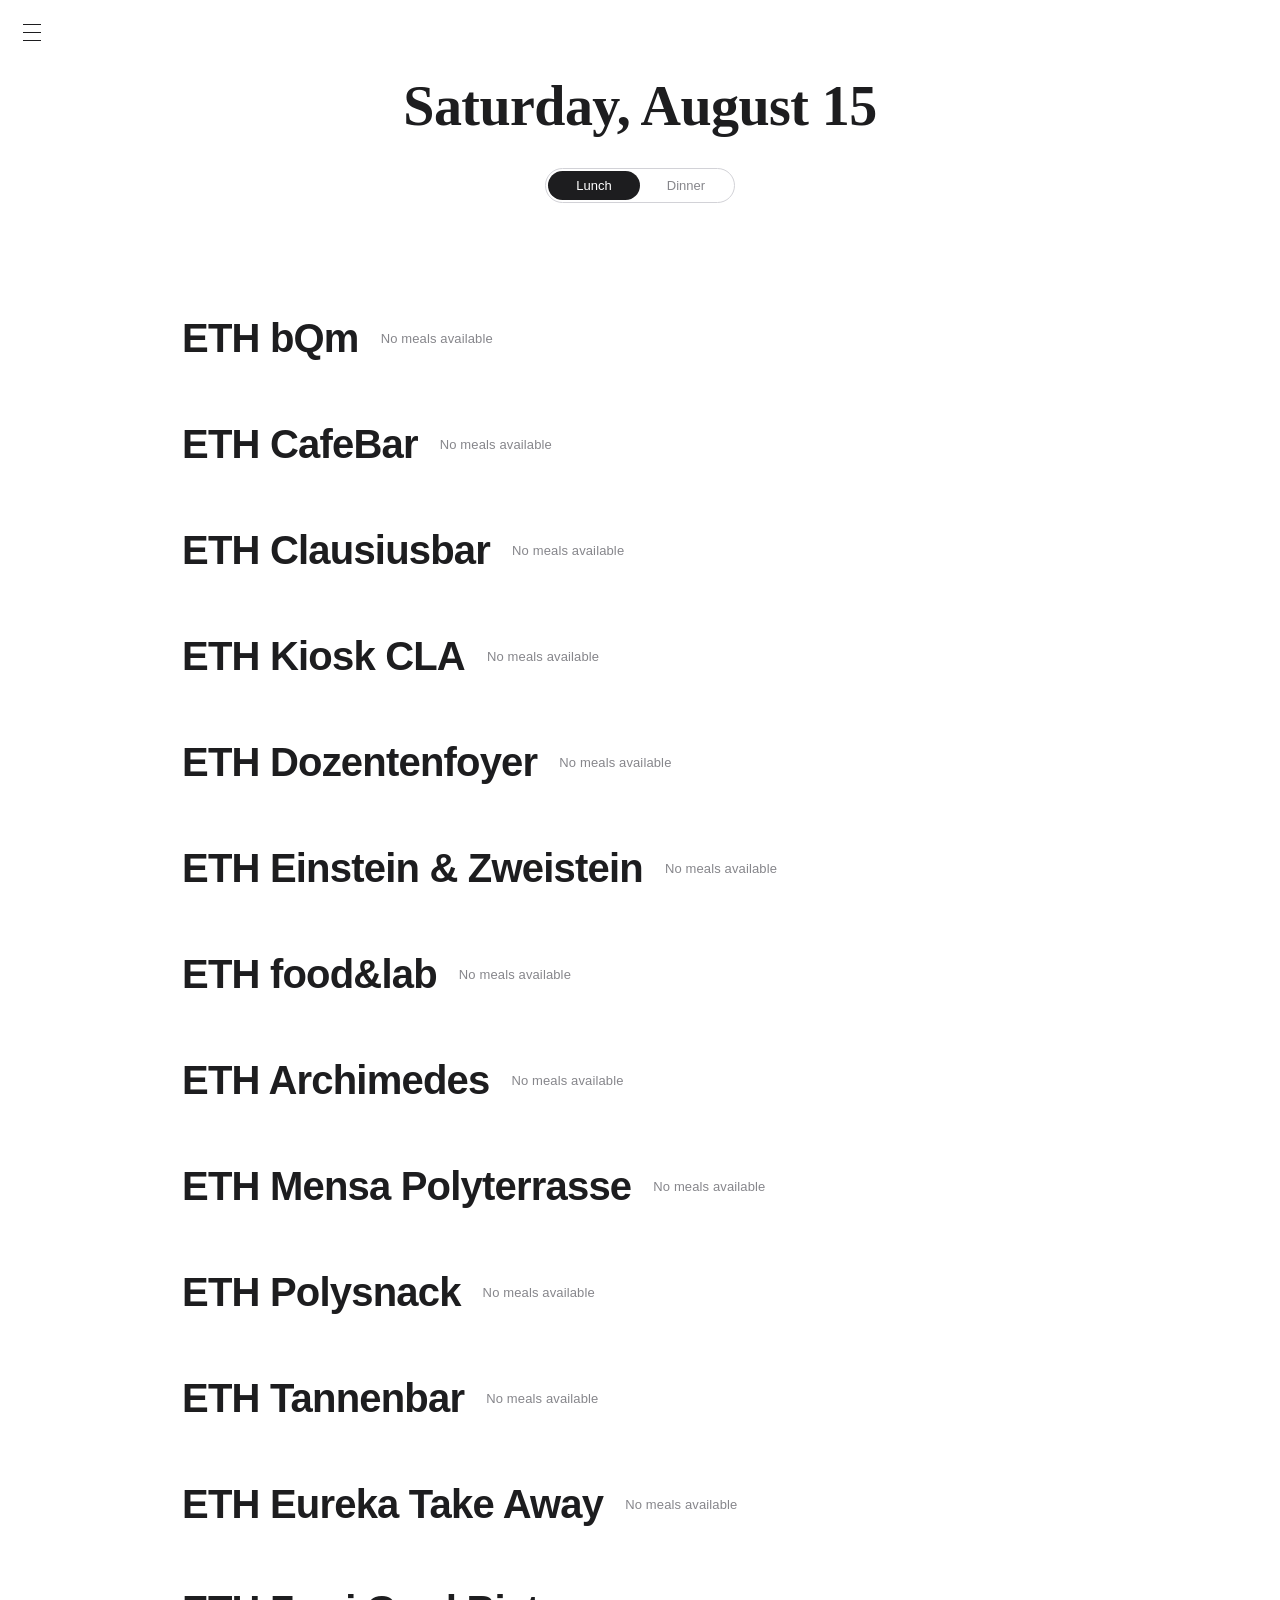
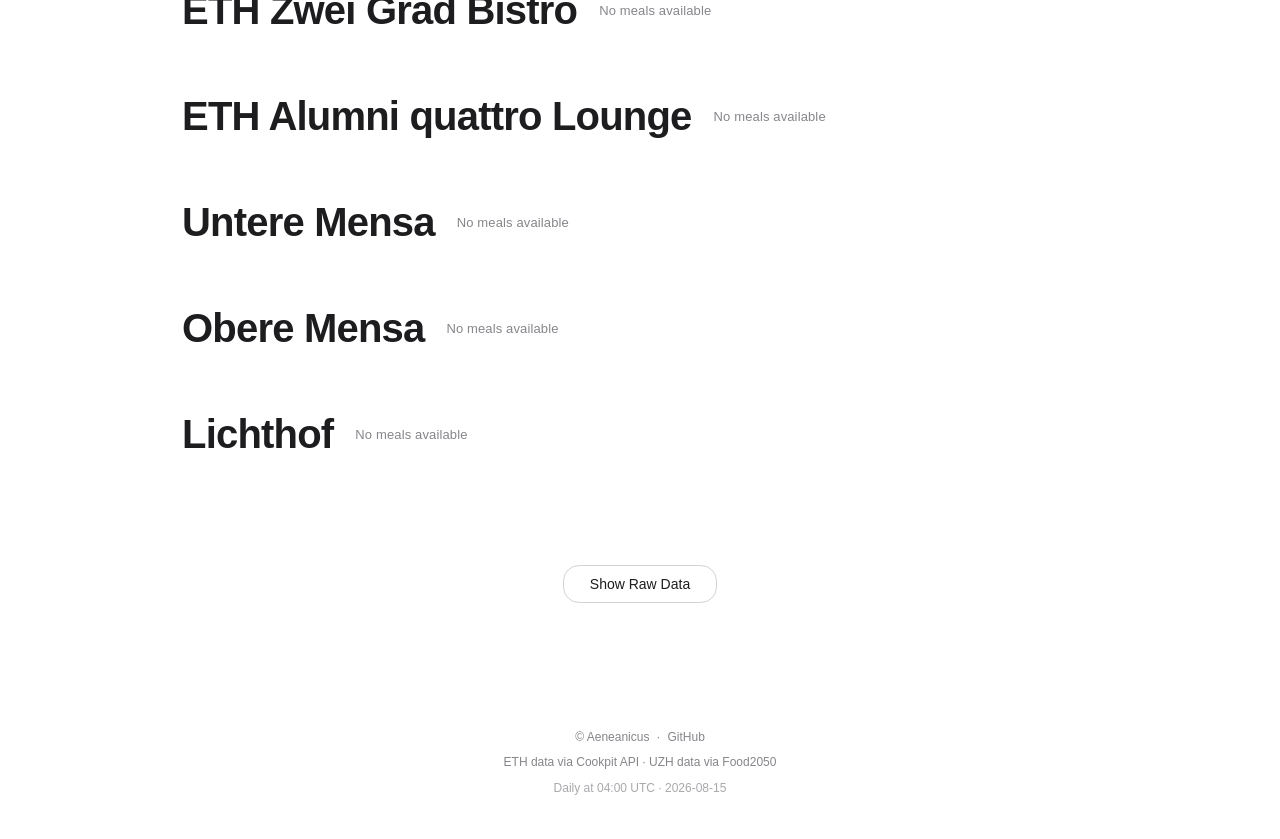
==== commit 98d6ae31: "deploy: a8df525aa67941d9d035d6de91a7048ea0f246bc" ====
--- a/index.html
+++ b/index.html
@@ -2,7 +2,7 @@
 <html lang="en">
 <head>
   <meta charset="utf-8">
-  <title>Zmittag — 2026-08-14</title>
+  <title>Zmittag — 2026-08-15</title>
   <meta name="viewport" content="width=device-width,initial-scale=1">
   <link rel="stylesheet" href="style.css?v=a8df525">
 </head>
@@ -97,7 +97,7 @@
         &middot;
         UZH data via <a href="https://app.food2050.ch" target="_blank" rel="noopener">Food2050</a>
       </div>
-      <div class="footer-updated">Daily at 04:00 UTC &middot; <span id="footer-date">2026-08-14</span></div>
+      <div class="footer-updated">Daily at 04:00 UTC &middot; <span id="footer-date">2026-08-15</span></div>
     </footer>
   </div>
 
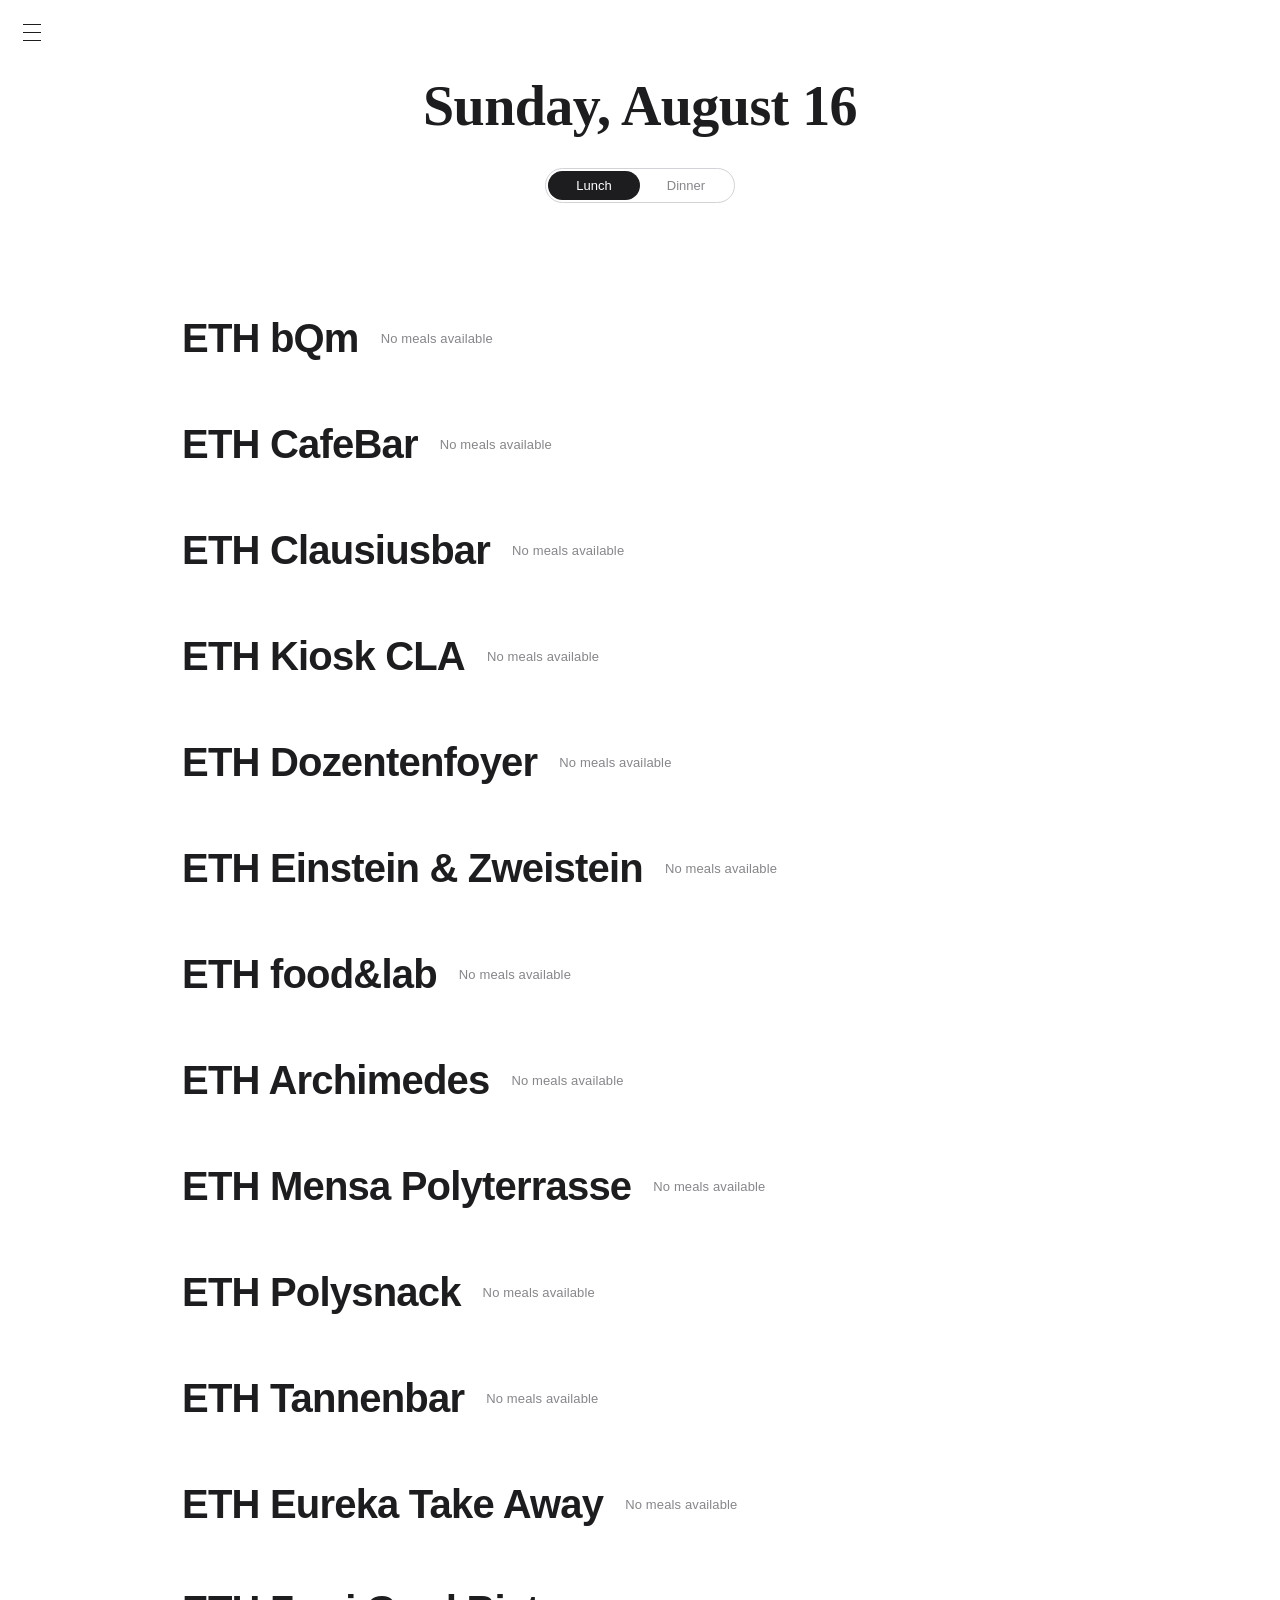
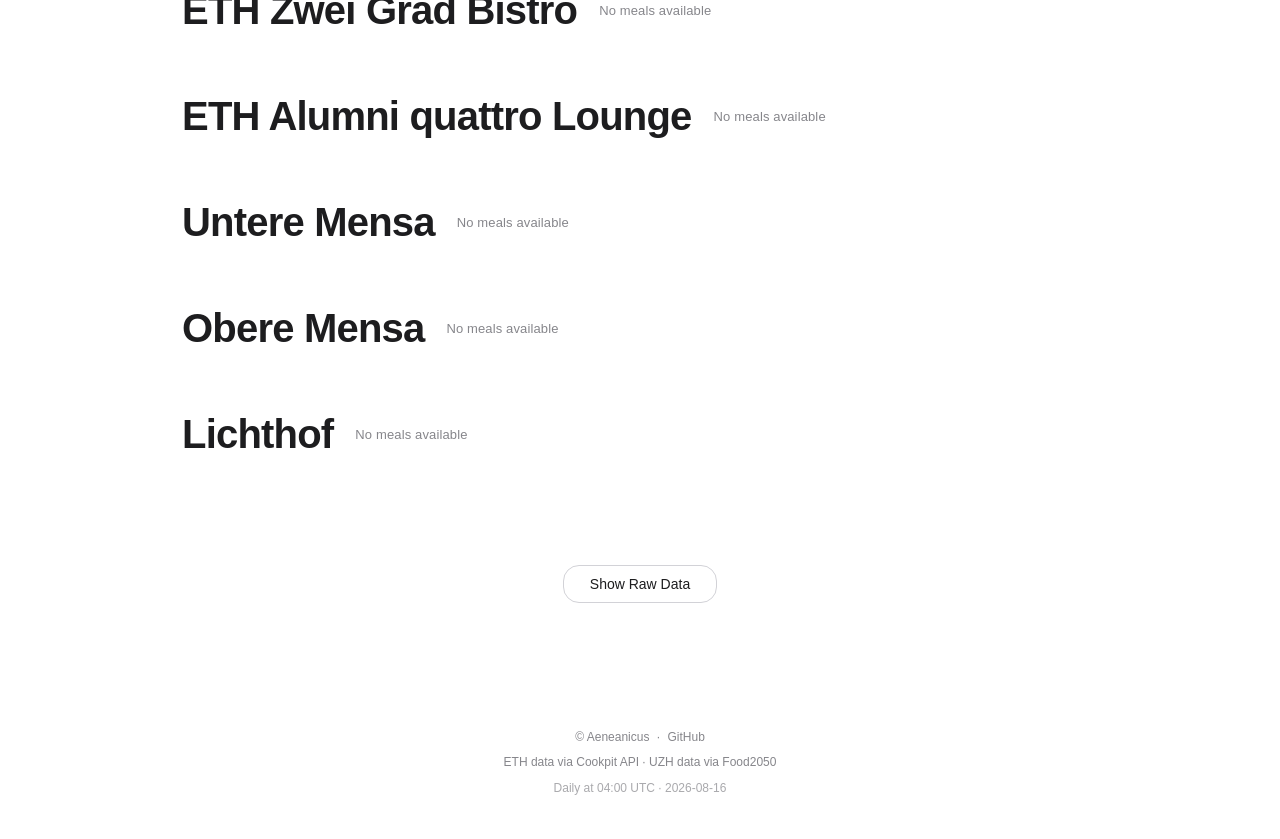
==== commit 758ae126: "deploy: a8df525aa67941d9d035d6de91a7048ea0f246bc" ====
--- a/index.html
+++ b/index.html
@@ -2,7 +2,7 @@
 <html lang="en">
 <head>
   <meta charset="utf-8">
-  <title>Zmittag — 2026-08-15</title>
+  <title>Zmittag — 2026-08-16</title>
   <meta name="viewport" content="width=device-width,initial-scale=1">
   <link rel="stylesheet" href="style.css?v=a8df525">
 </head>
@@ -97,7 +97,7 @@
         &middot;
         UZH data via <a href="https://app.food2050.ch" target="_blank" rel="noopener">Food2050</a>
       </div>
-      <div class="footer-updated">Daily at 04:00 UTC &middot; <span id="footer-date">2026-08-15</span></div>
+      <div class="footer-updated">Daily at 04:00 UTC &middot; <span id="footer-date">2026-08-16</span></div>
     </footer>
   </div>
 
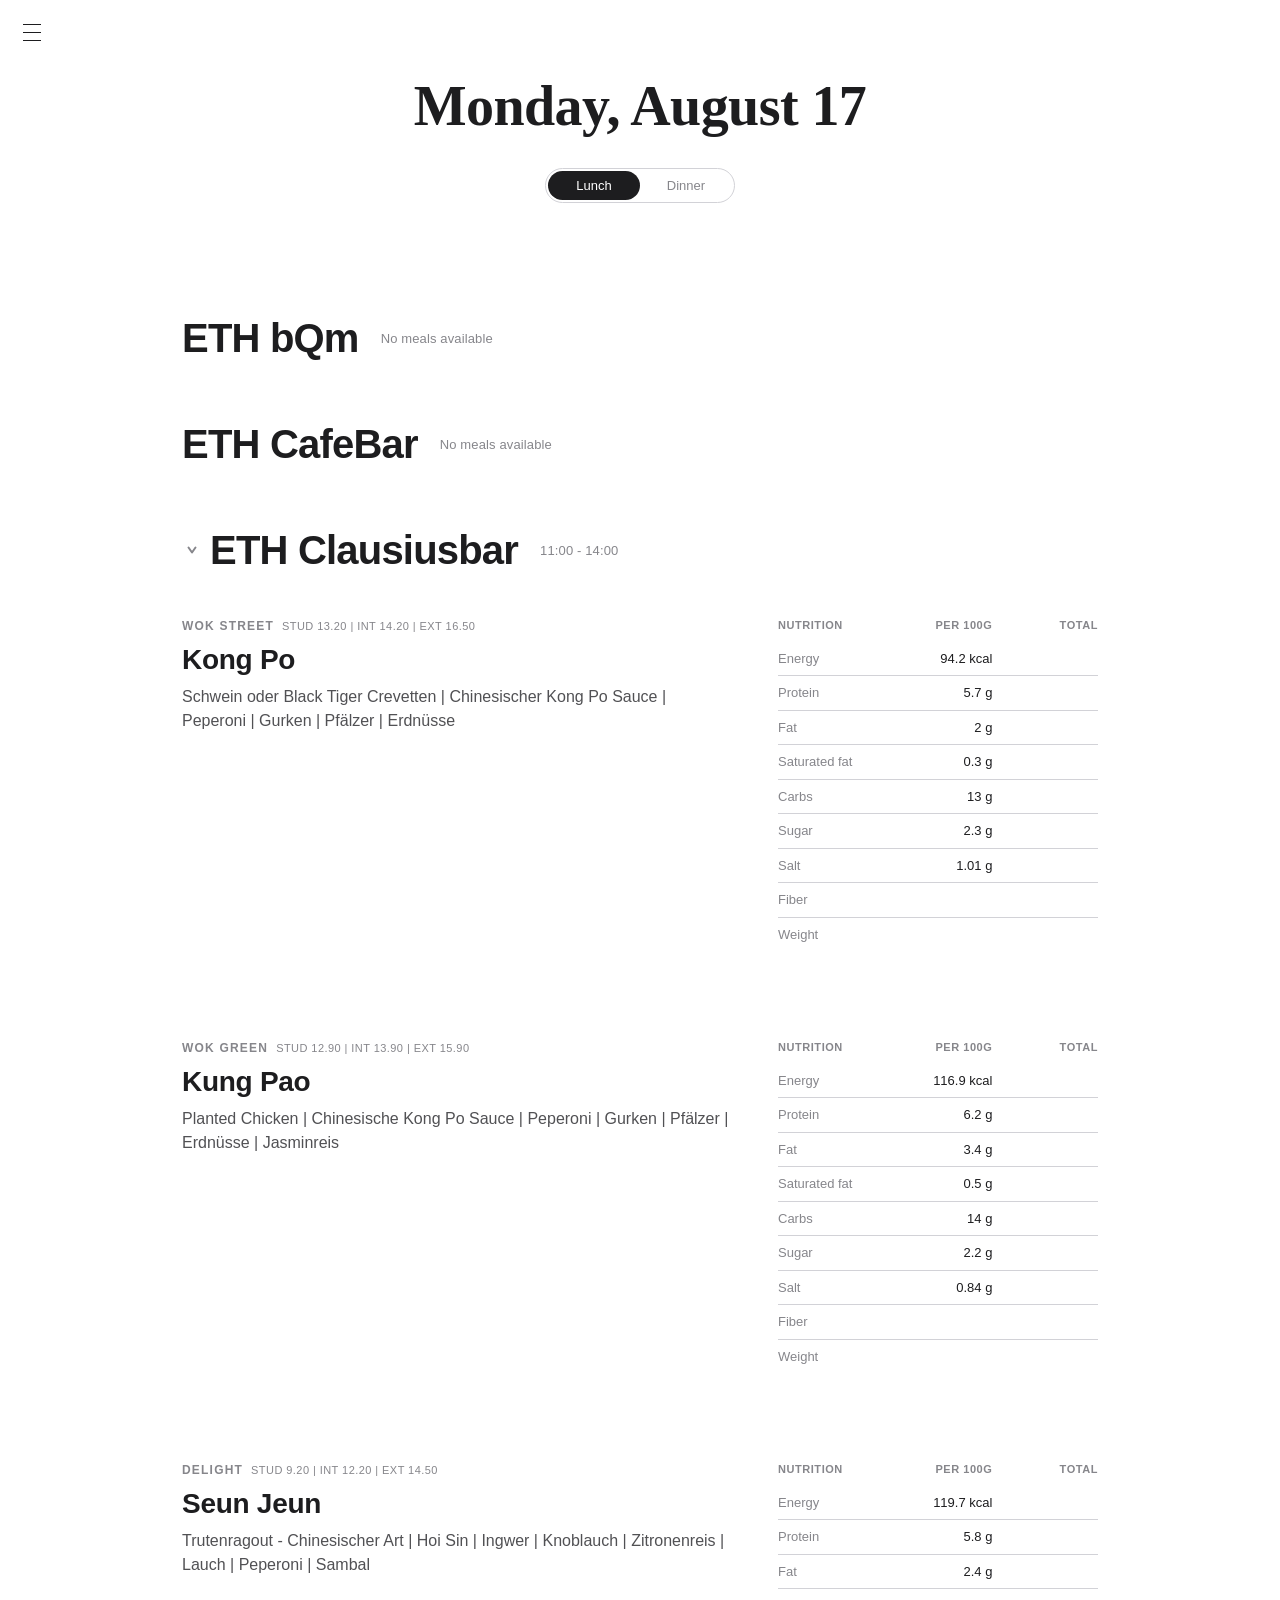
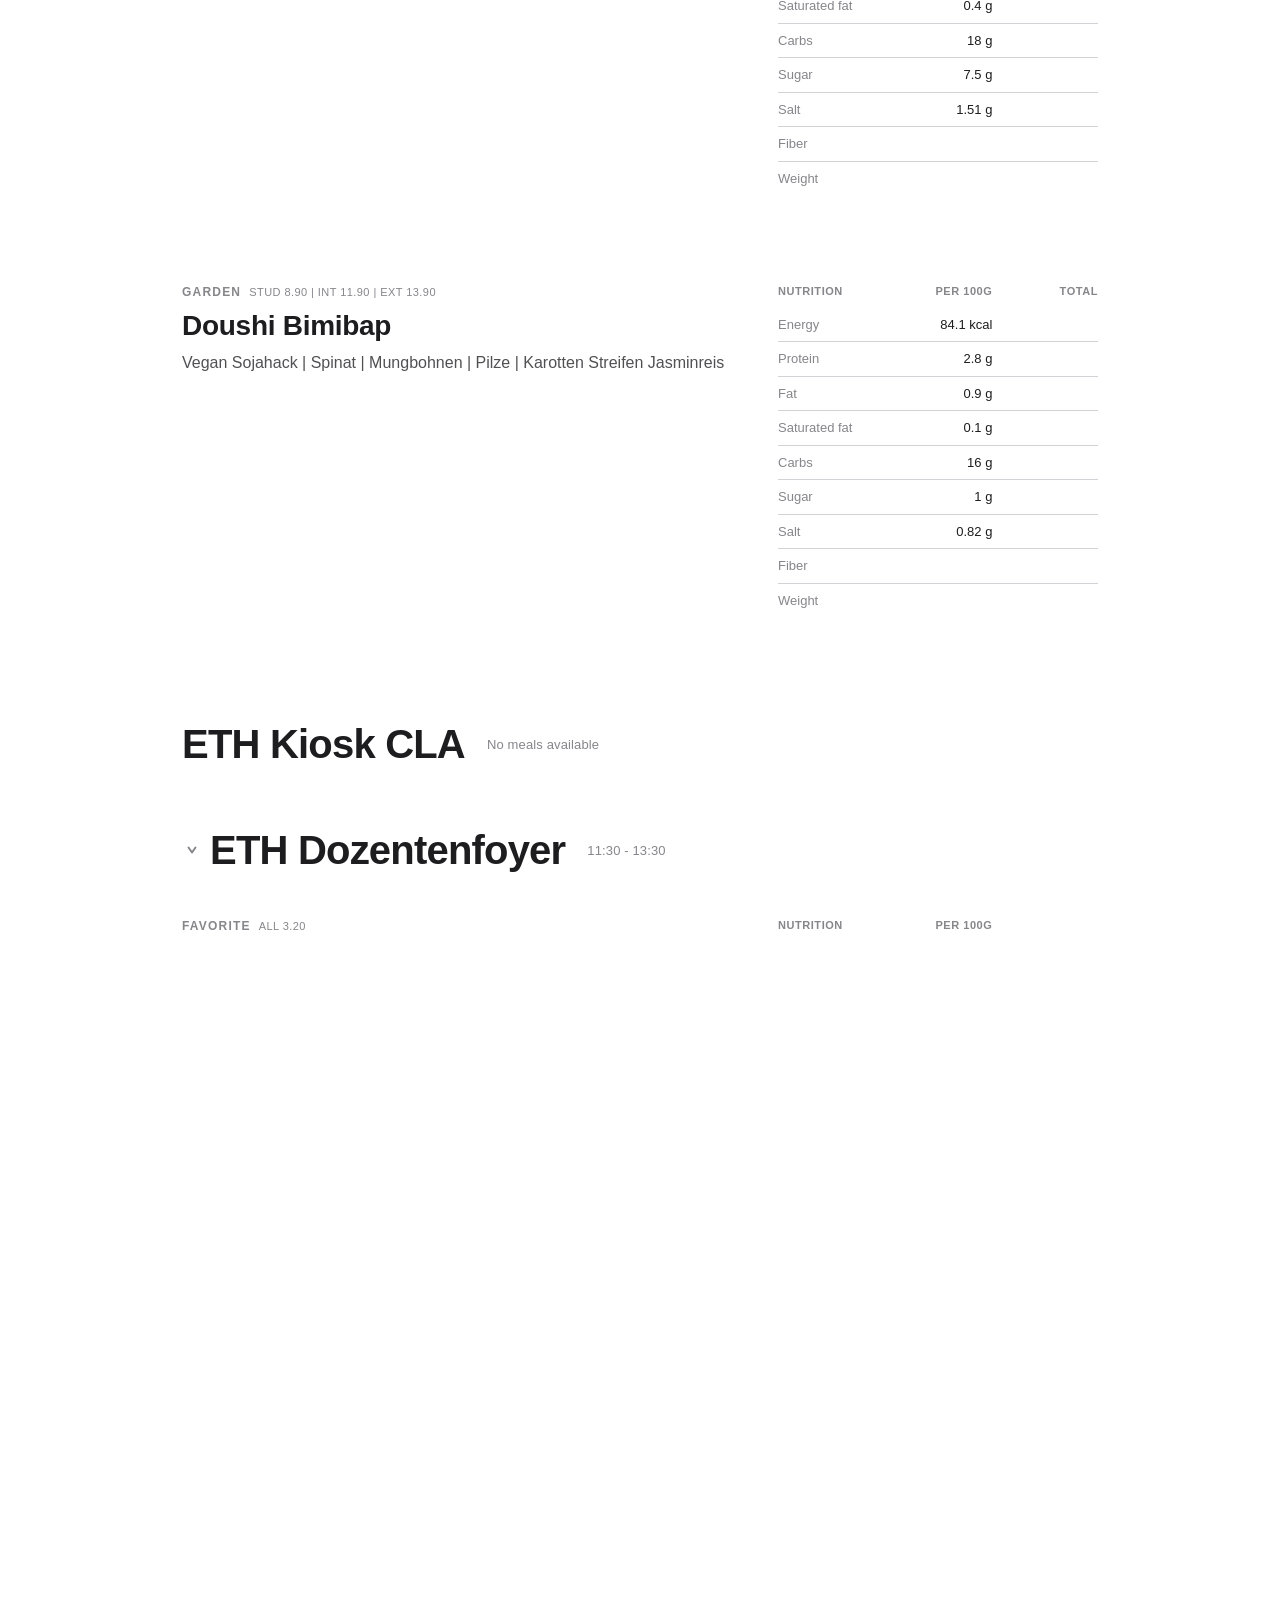
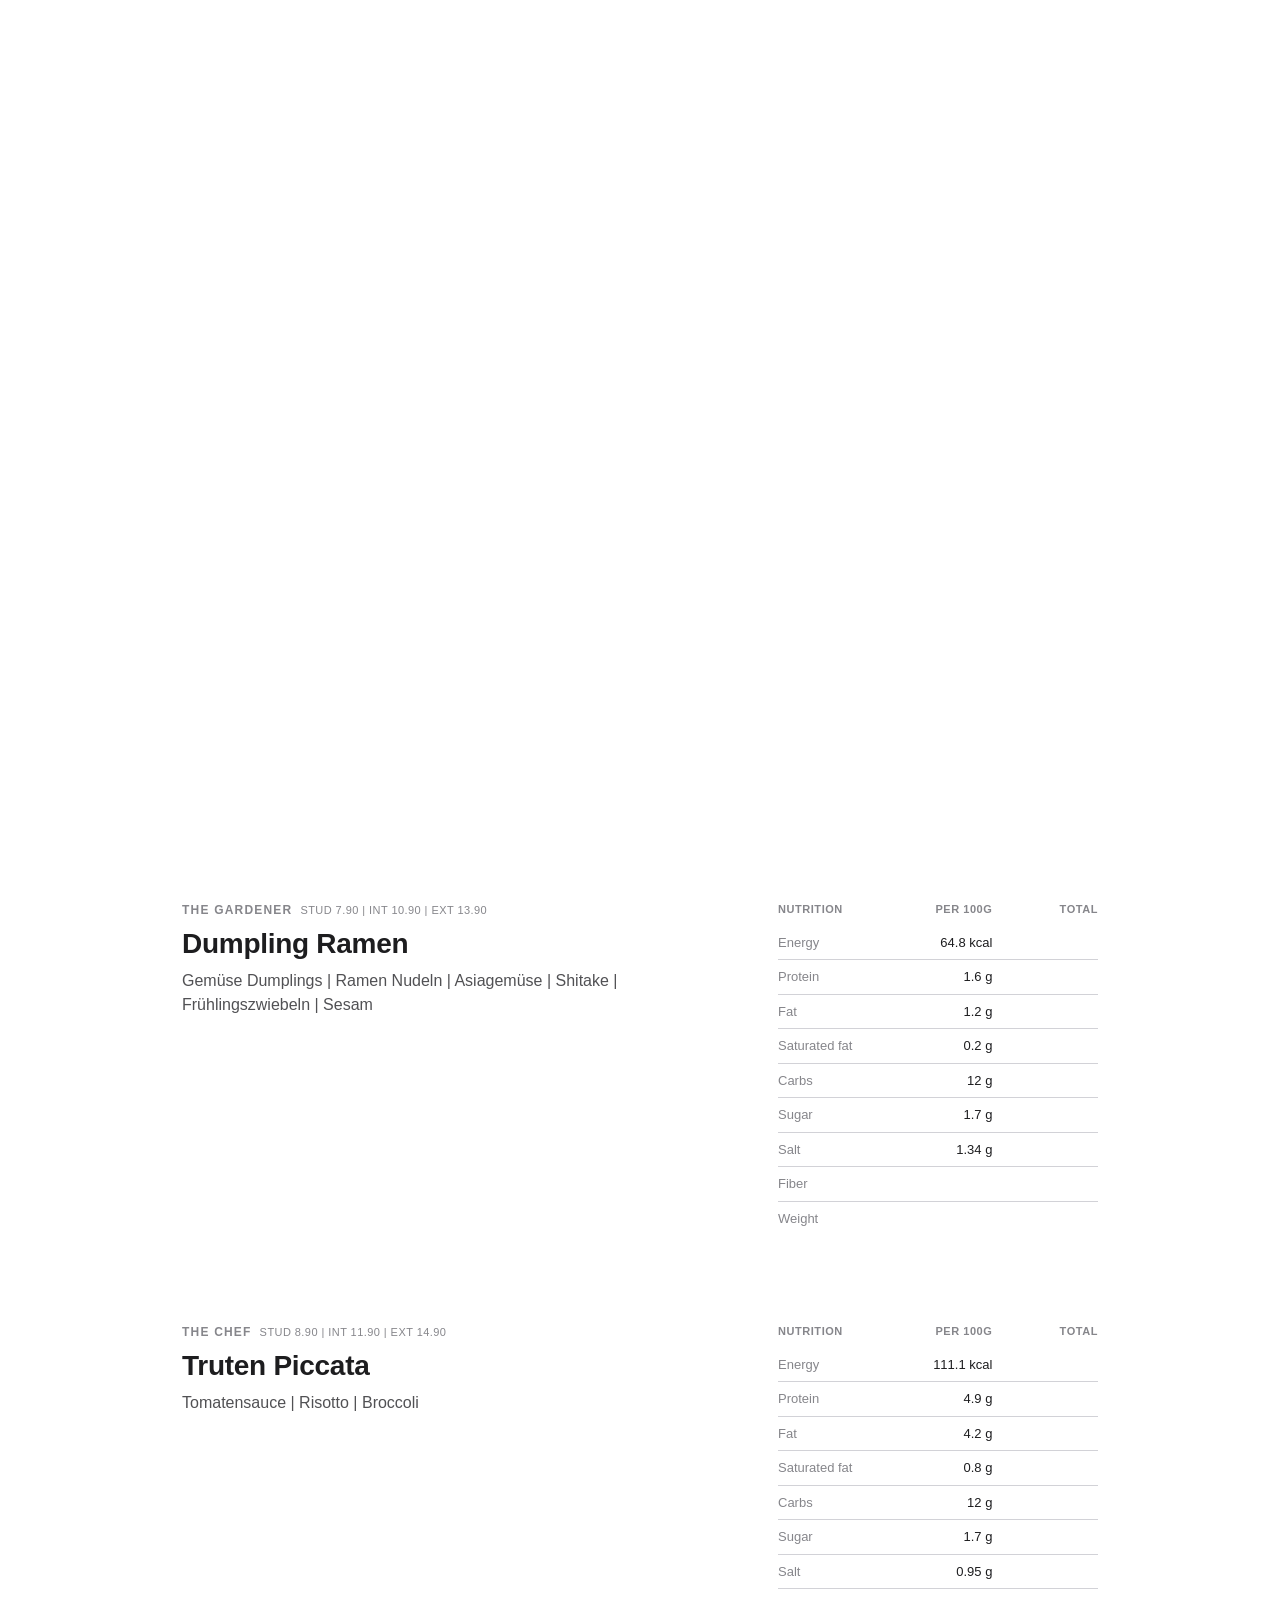
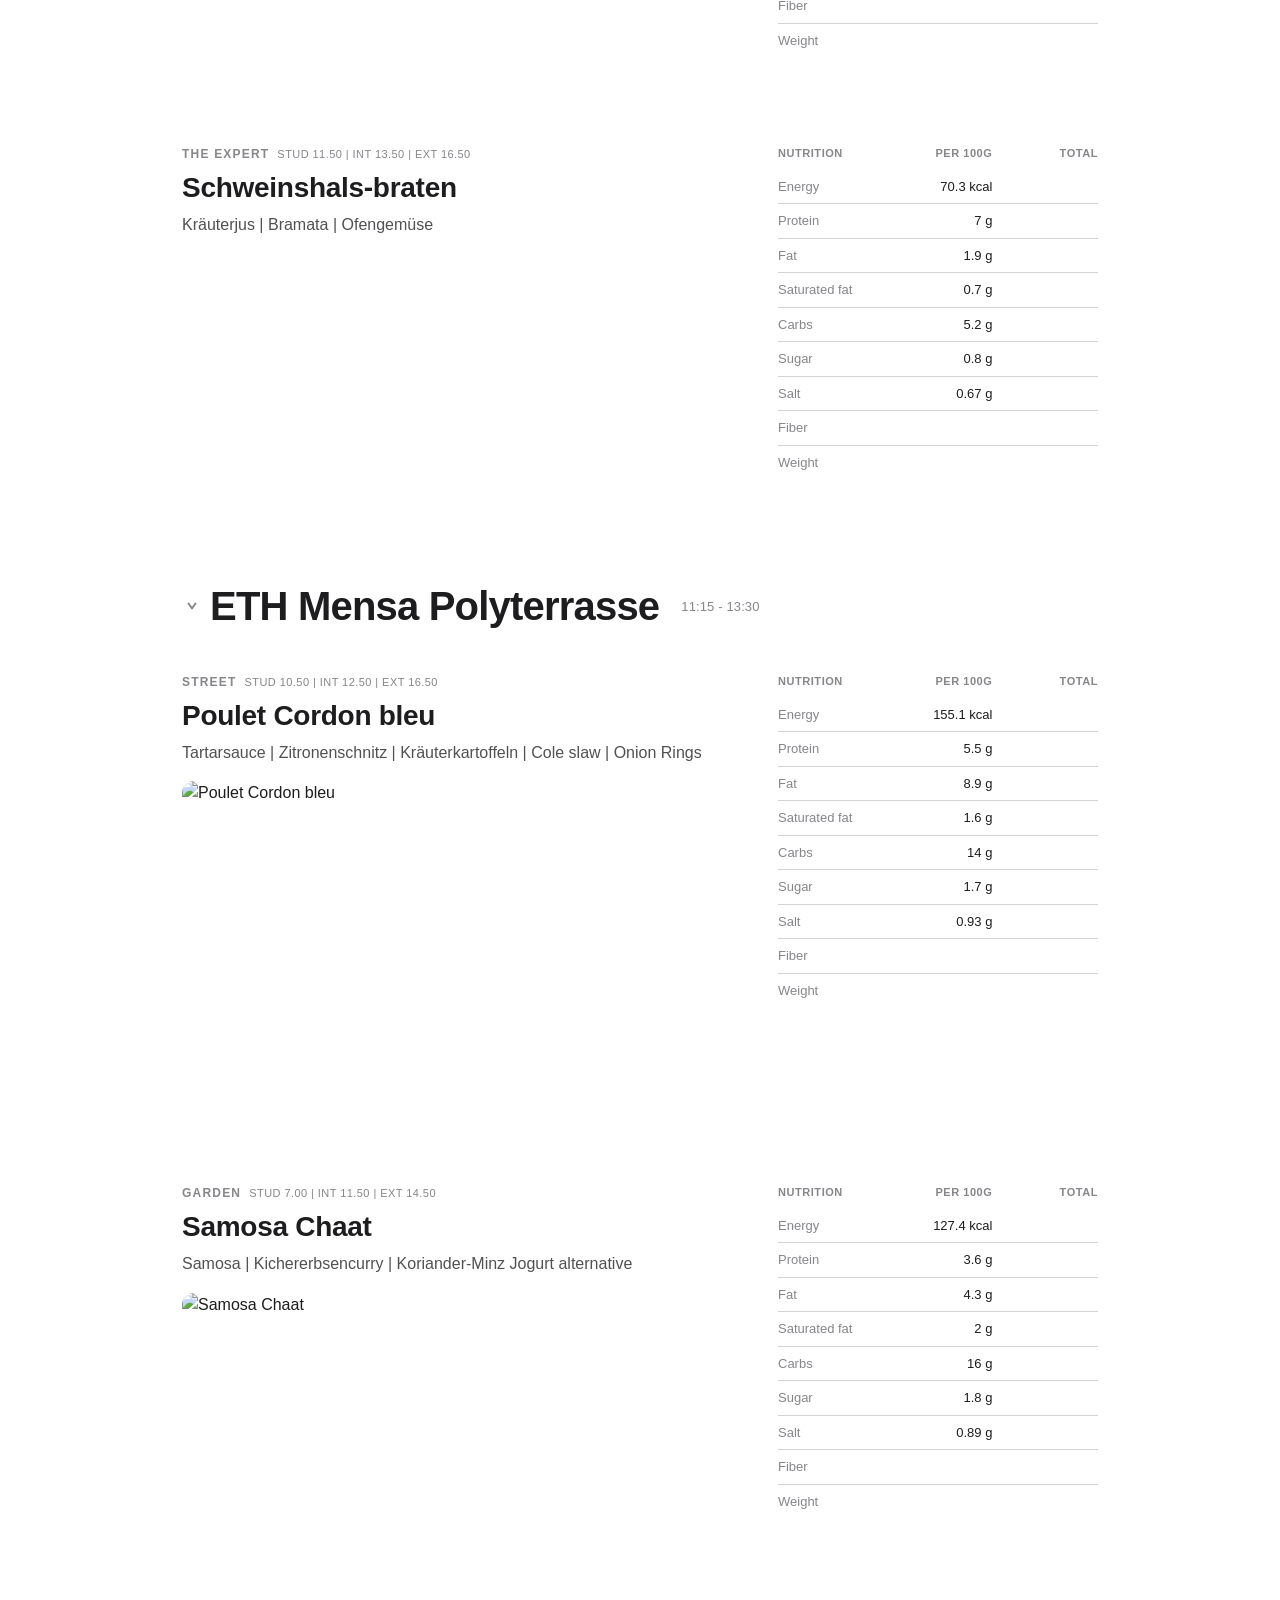
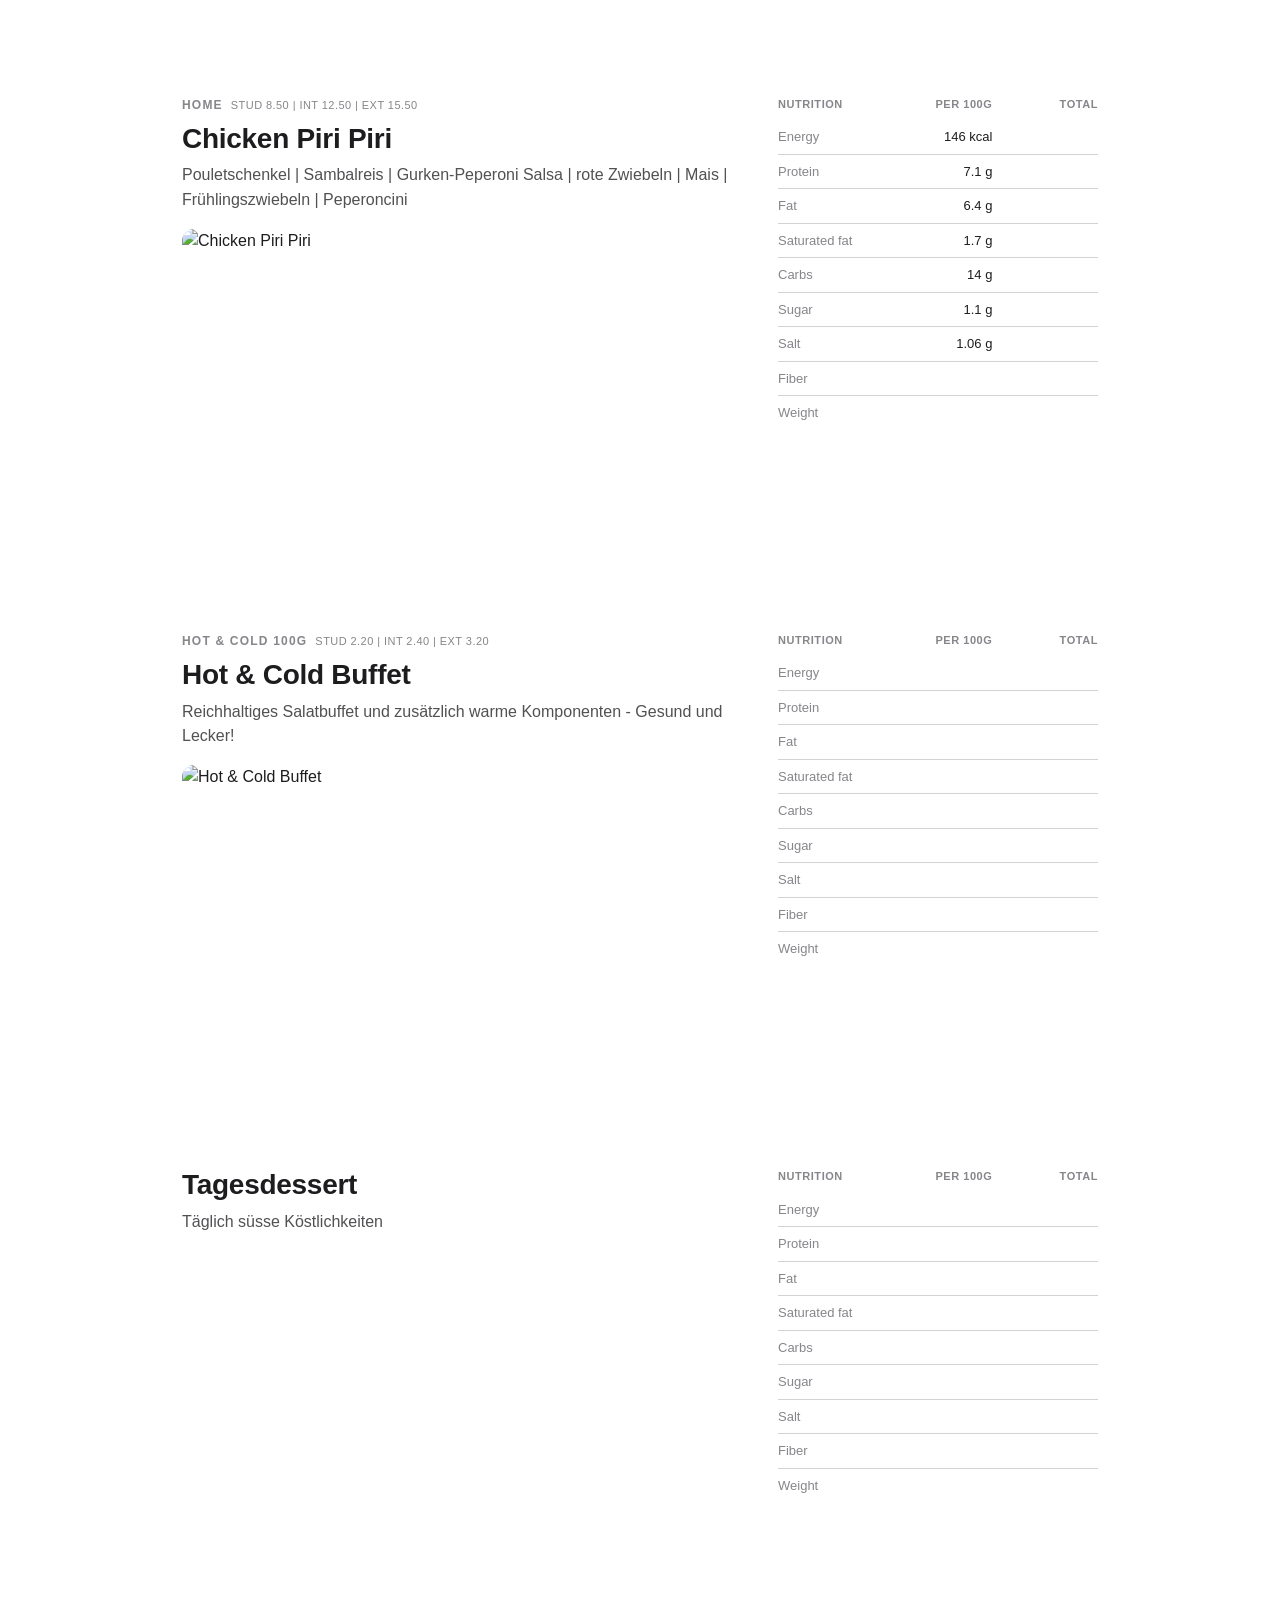
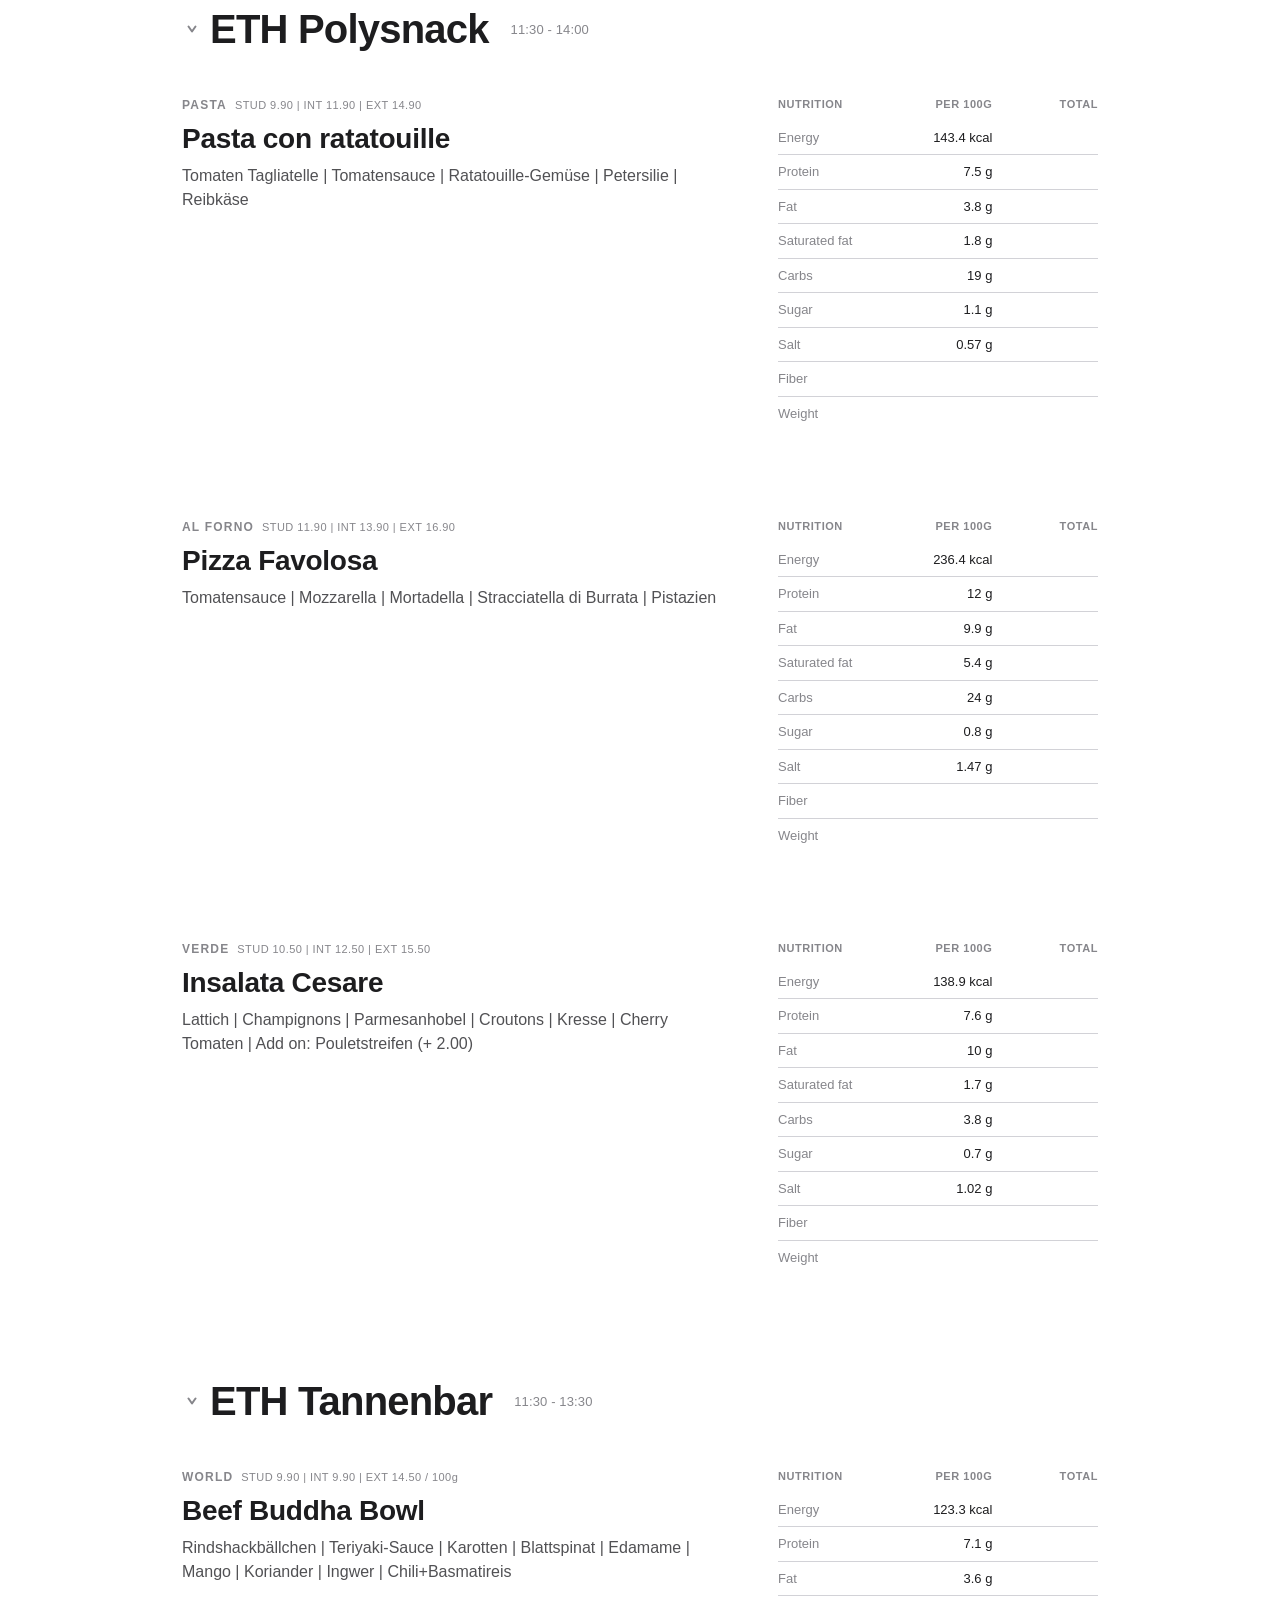
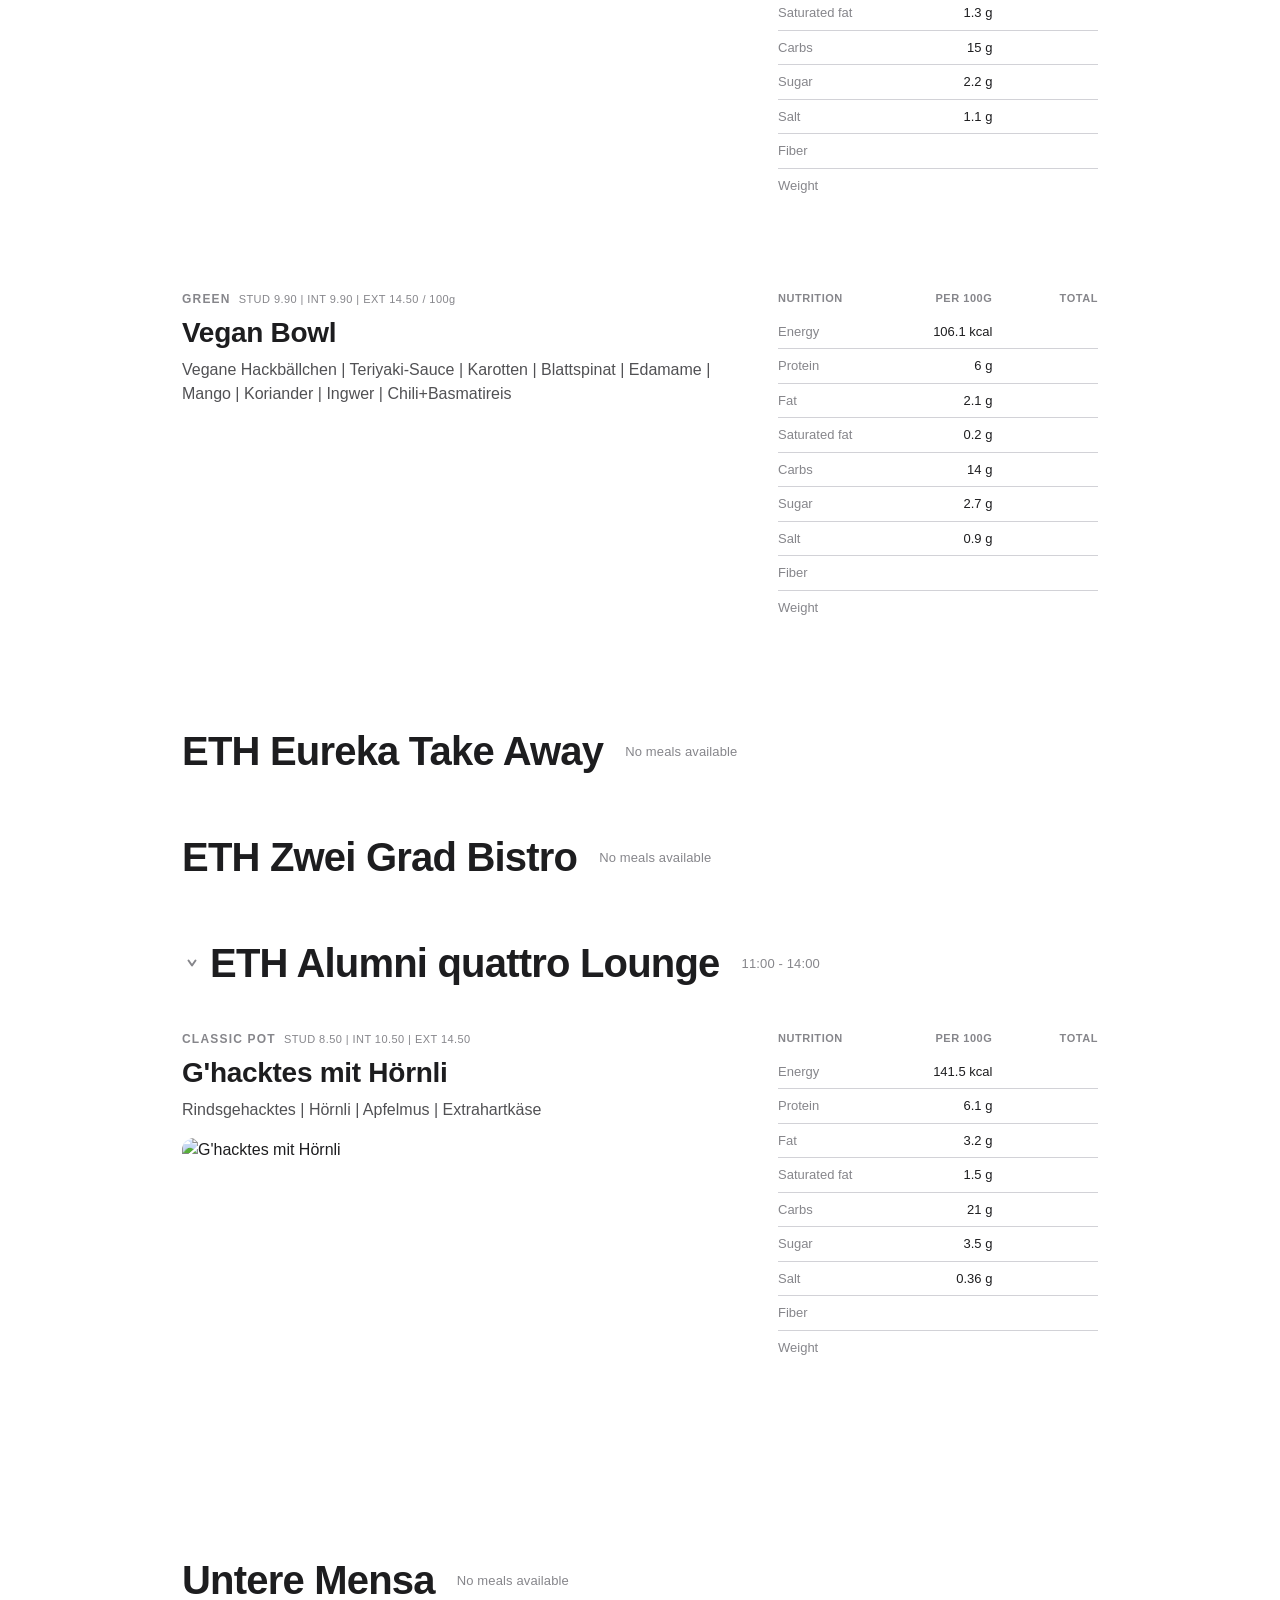
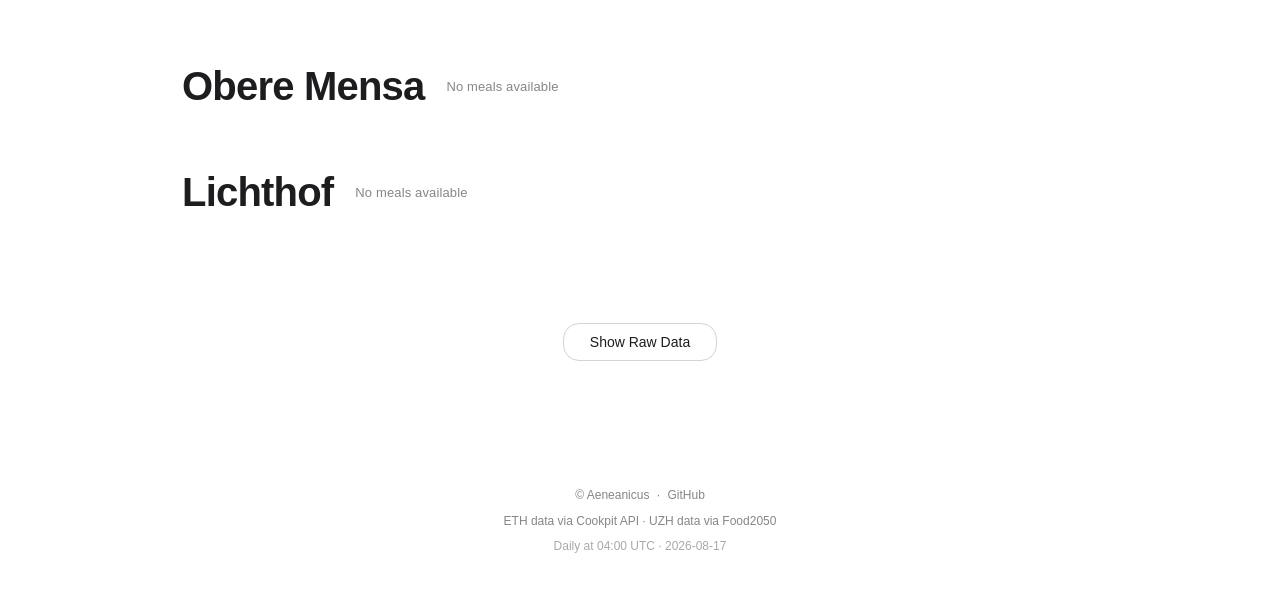
==== commit d67e0b96: "deploy: a8df525aa67941d9d035d6de91a7048ea0f246bc" ====
--- a/index.html
+++ b/index.html
@@ -2,7 +2,7 @@
 <html lang="en">
 <head>
   <meta charset="utf-8">
-  <title>Zmittag — 2026-08-16</title>
+  <title>Zmittag — 2026-08-17</title>
   <meta name="viewport" content="width=device-width,initial-scale=1">
   <link rel="stylesheet" href="style.css?v=a8df525">
 </head>
@@ -97,7 +97,7 @@
         &middot;
         UZH data via <a href="https://app.food2050.ch" target="_blank" rel="noopener">Food2050</a>
       </div>
-      <div class="footer-updated">Daily at 04:00 UTC &middot; <span id="footer-date">2026-08-16</span></div>
+      <div class="footer-updated">Daily at 04:00 UTC &middot; <span id="footer-date">2026-08-17</span></div>
     </footer>
   </div>
 
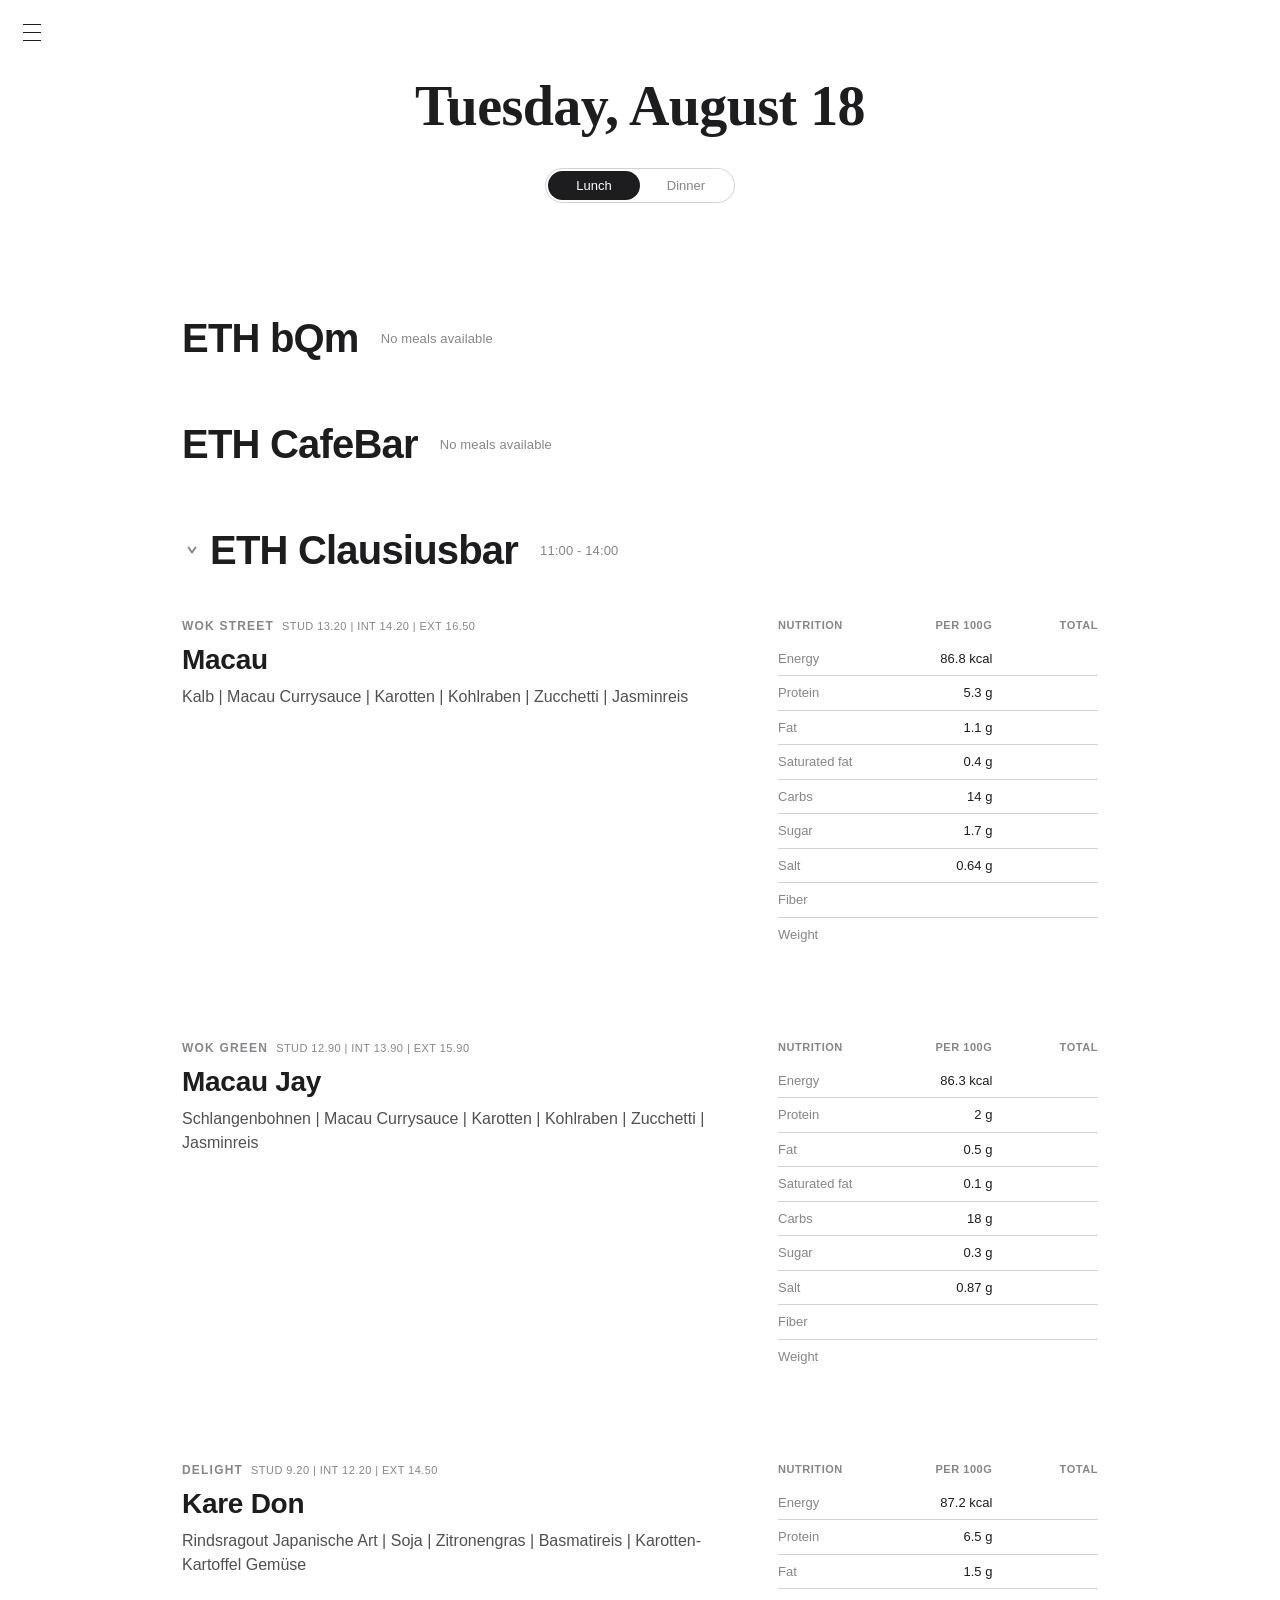
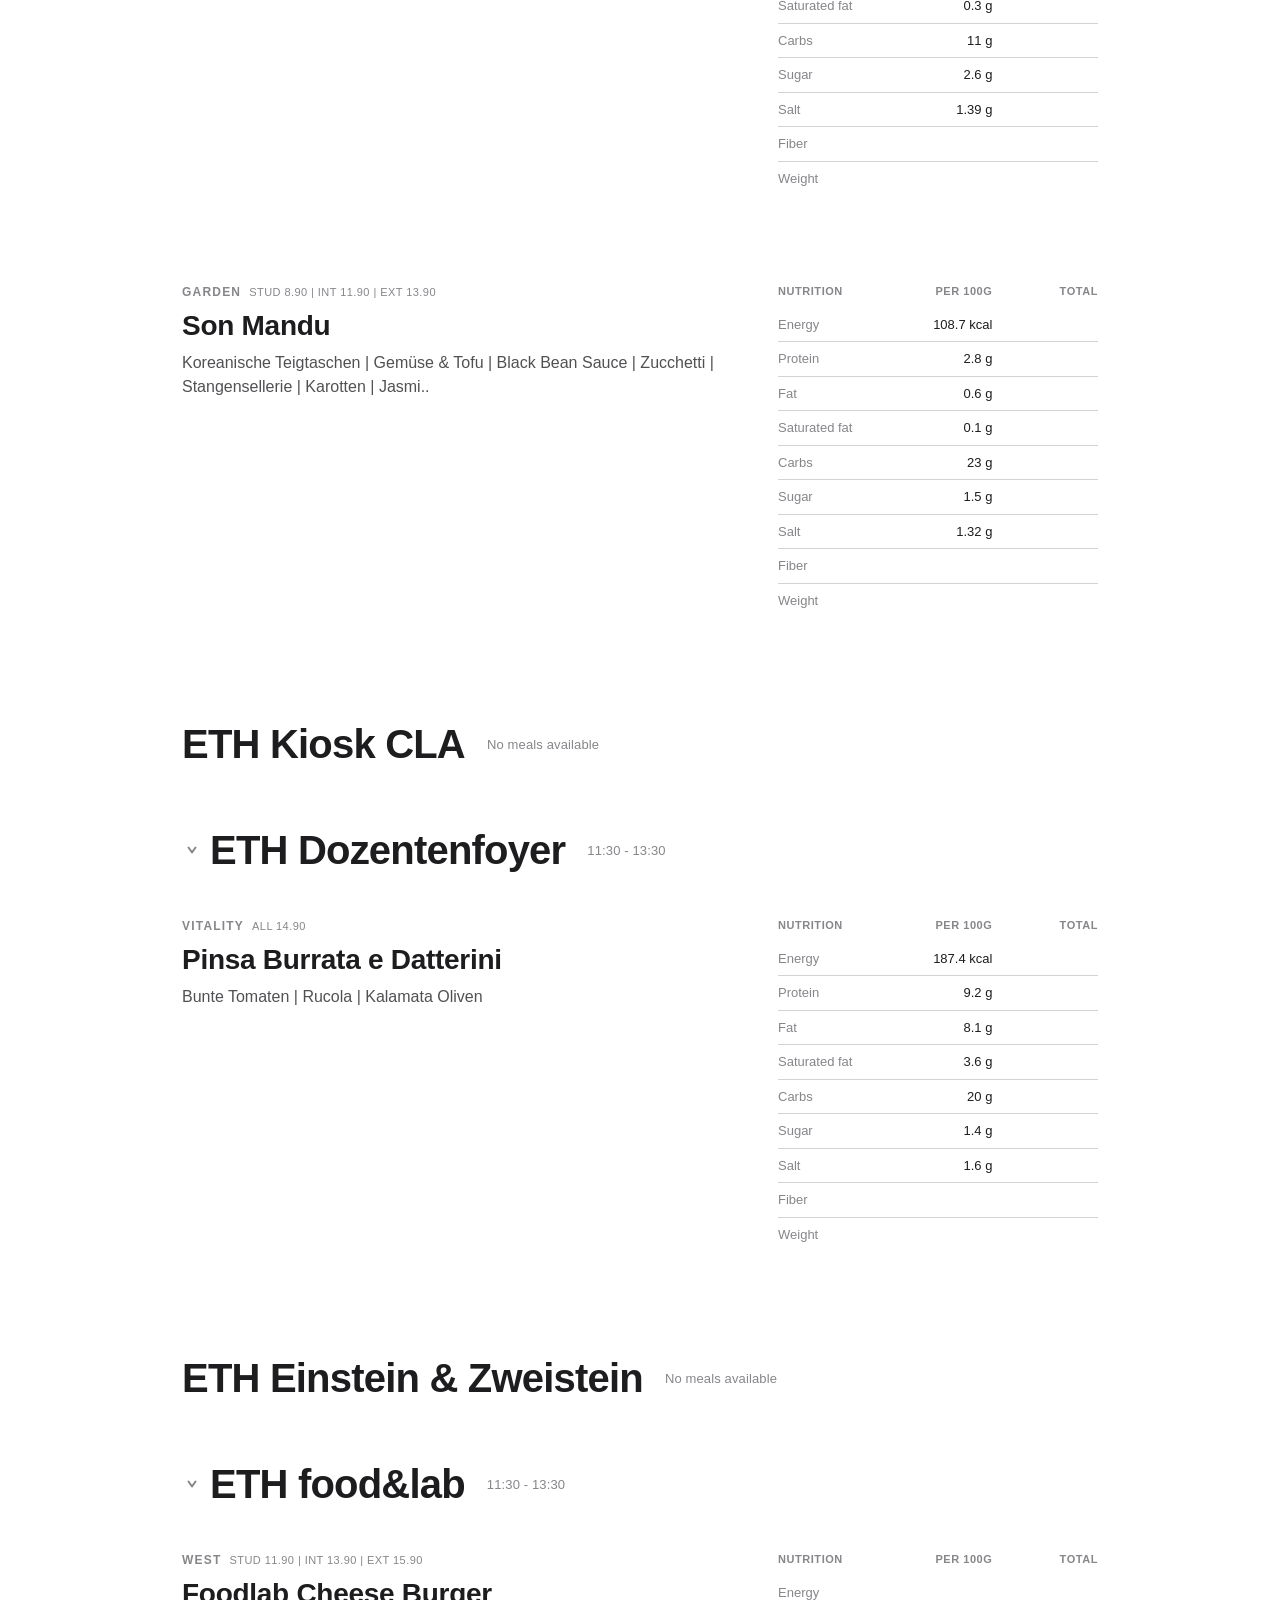
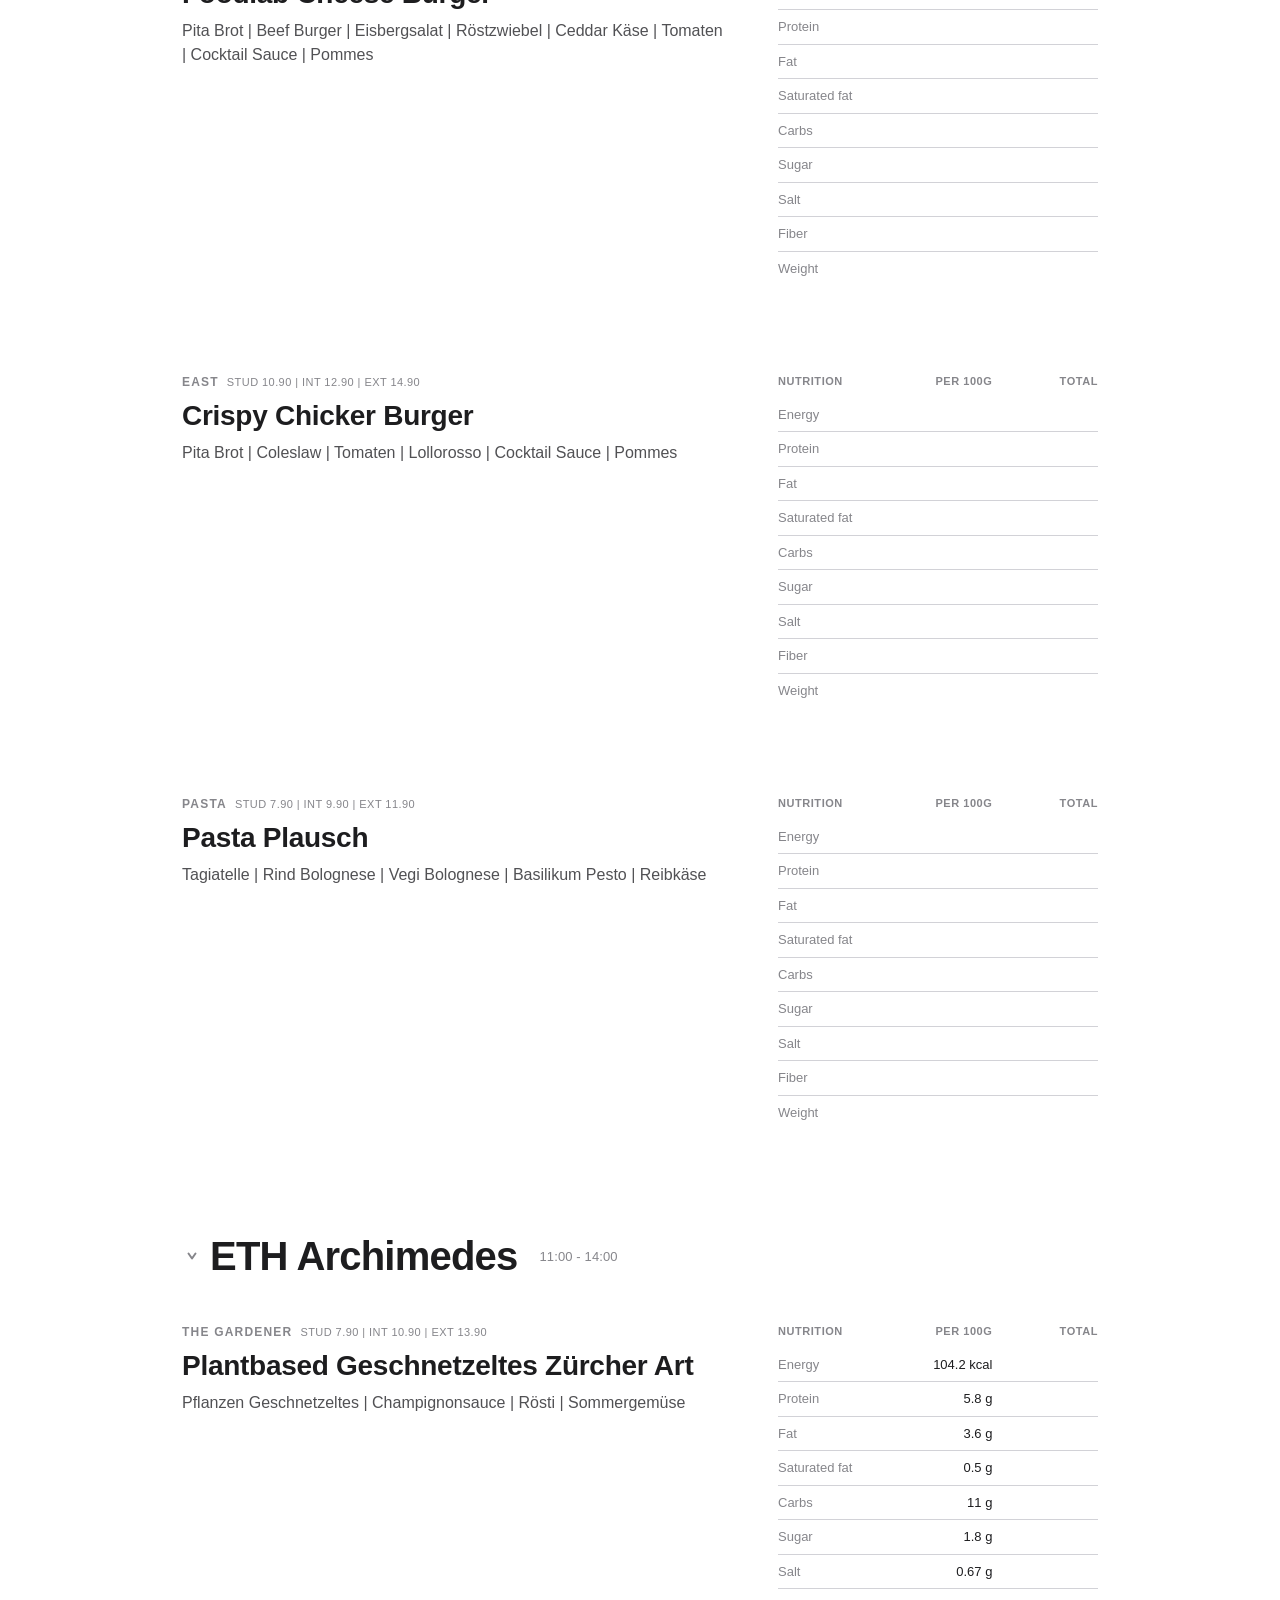
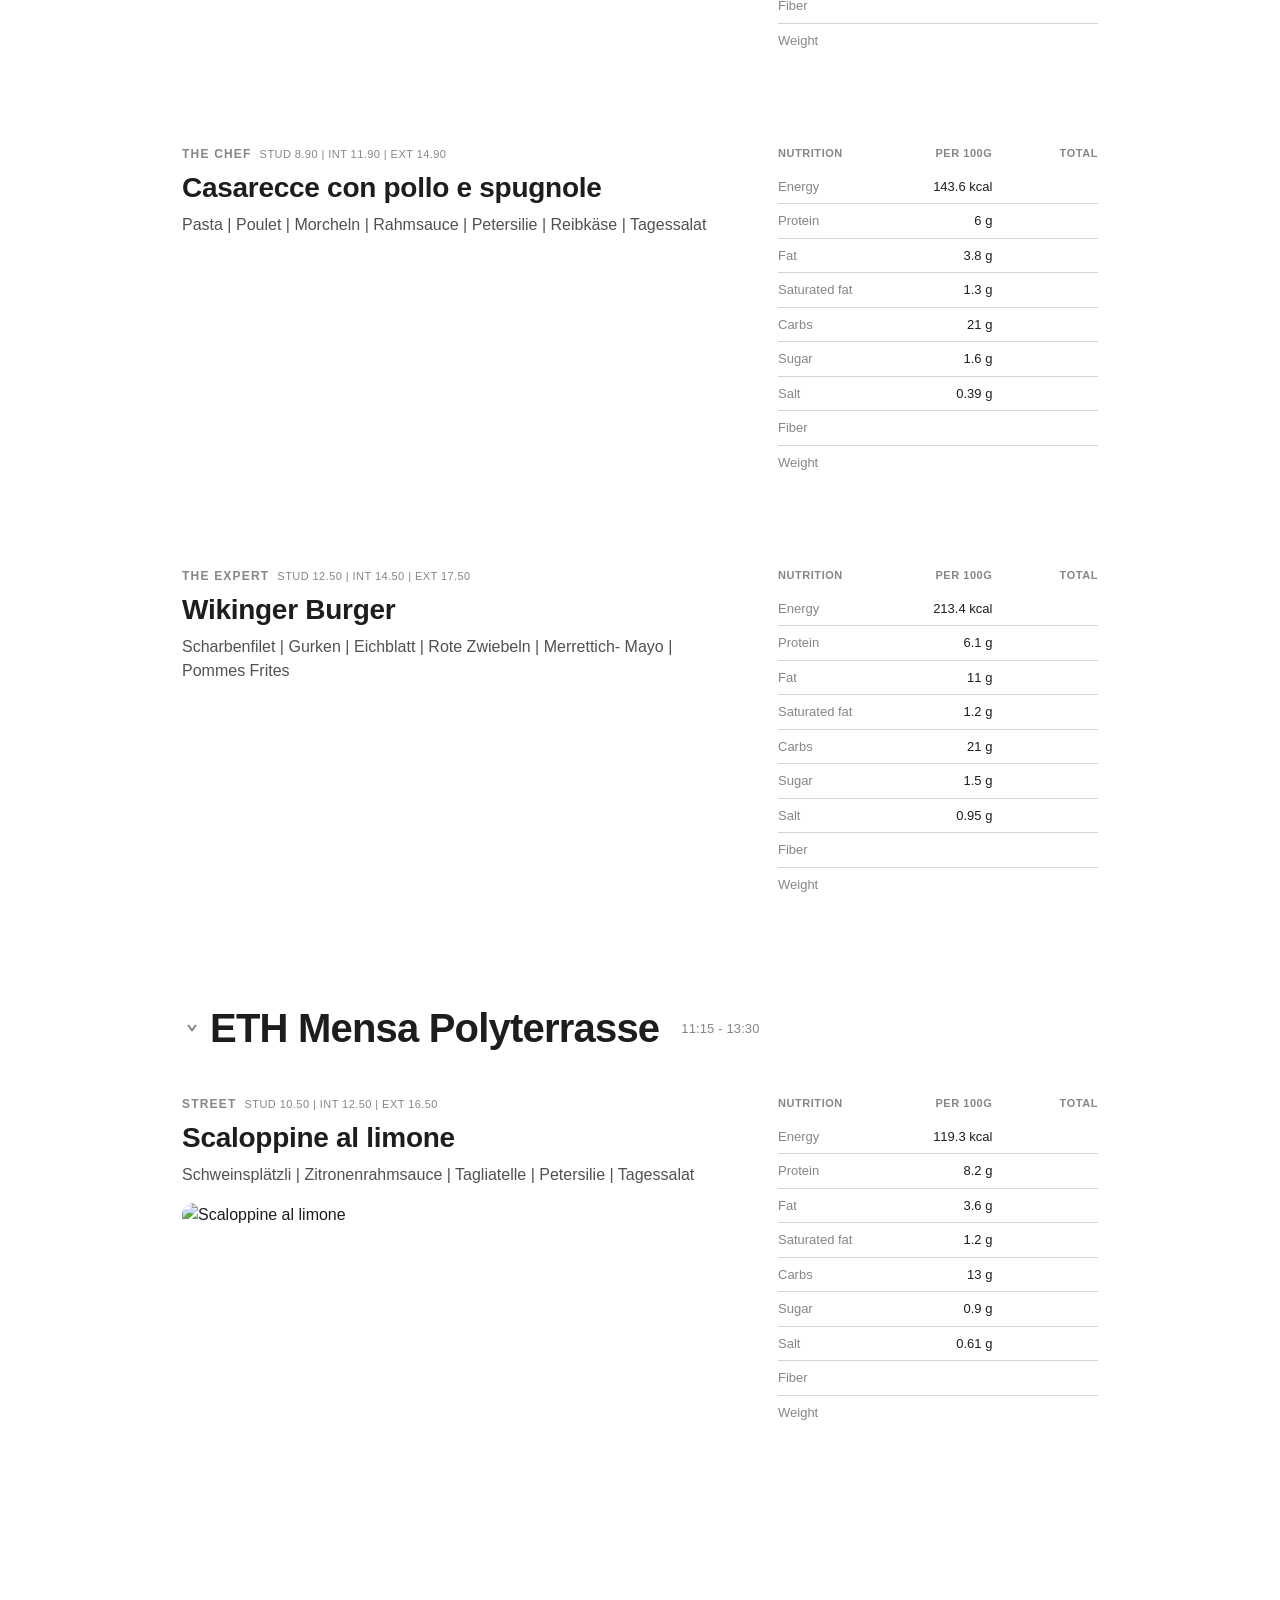
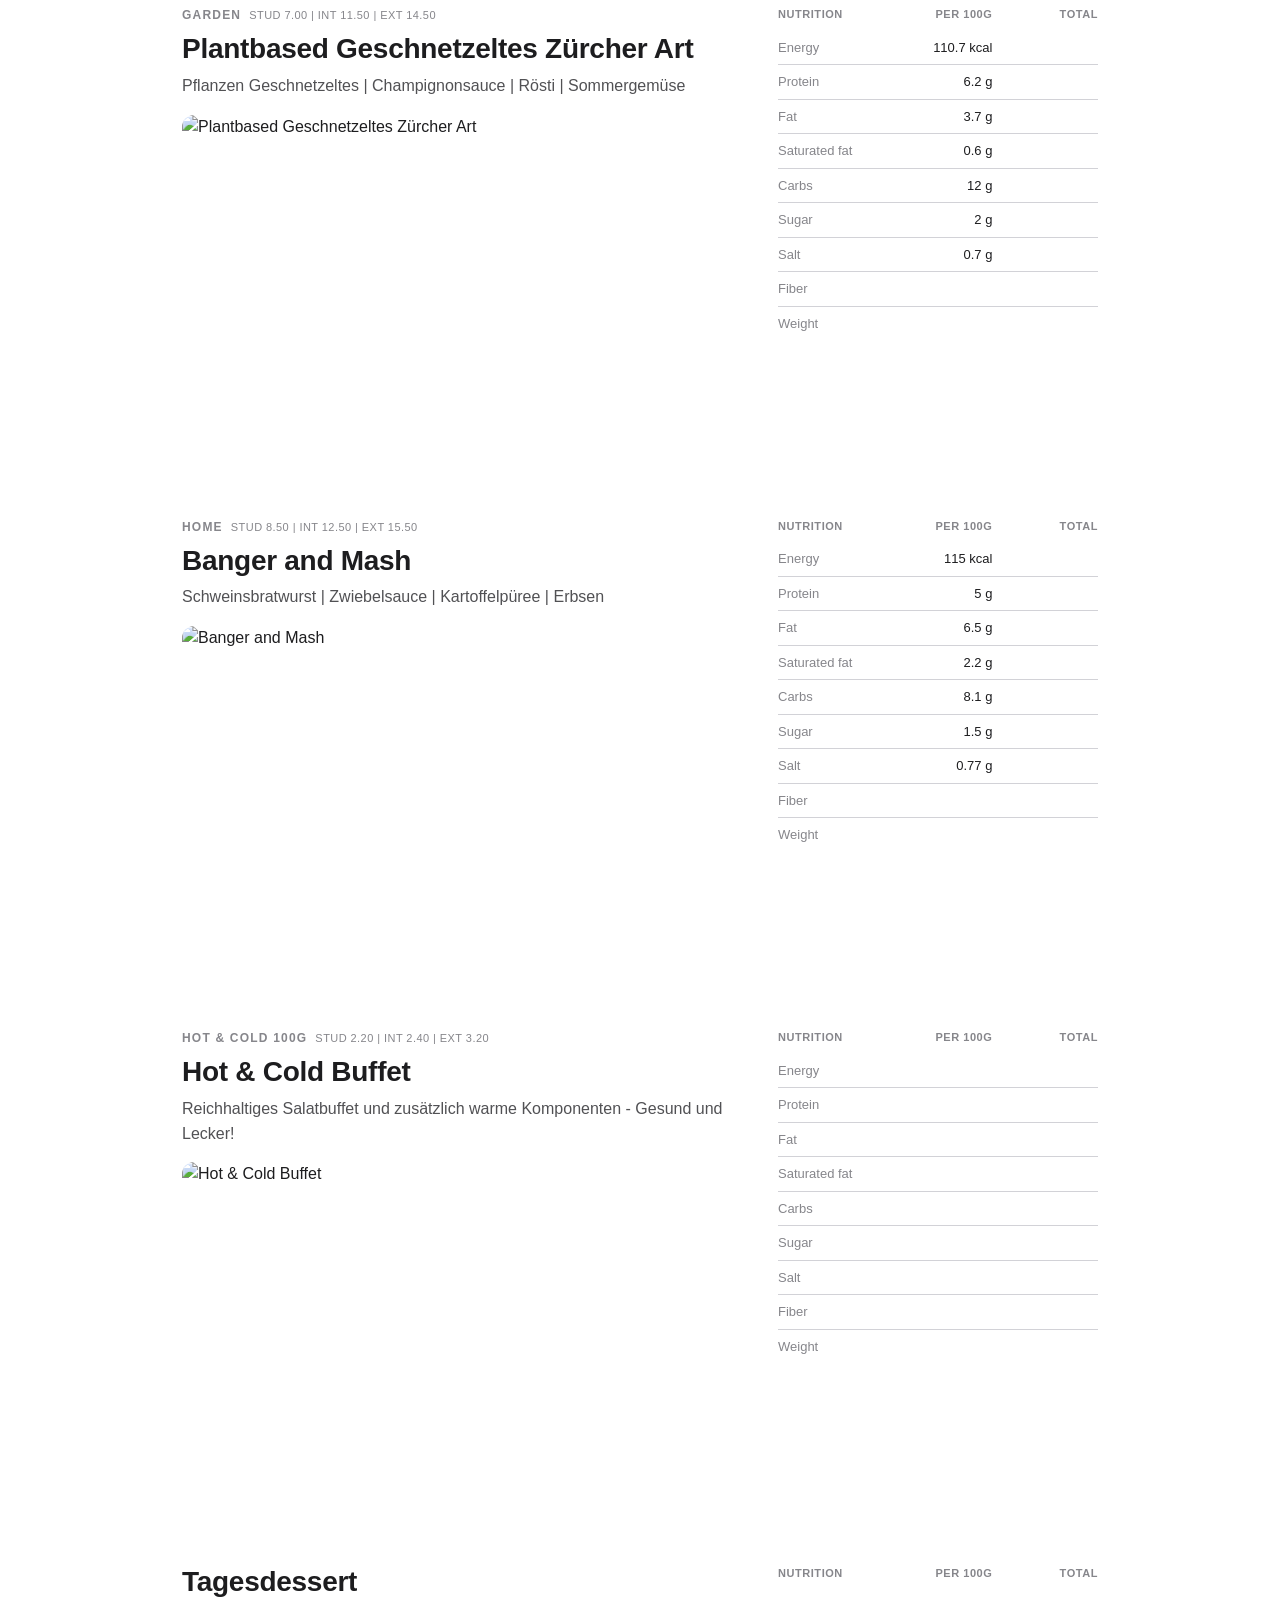
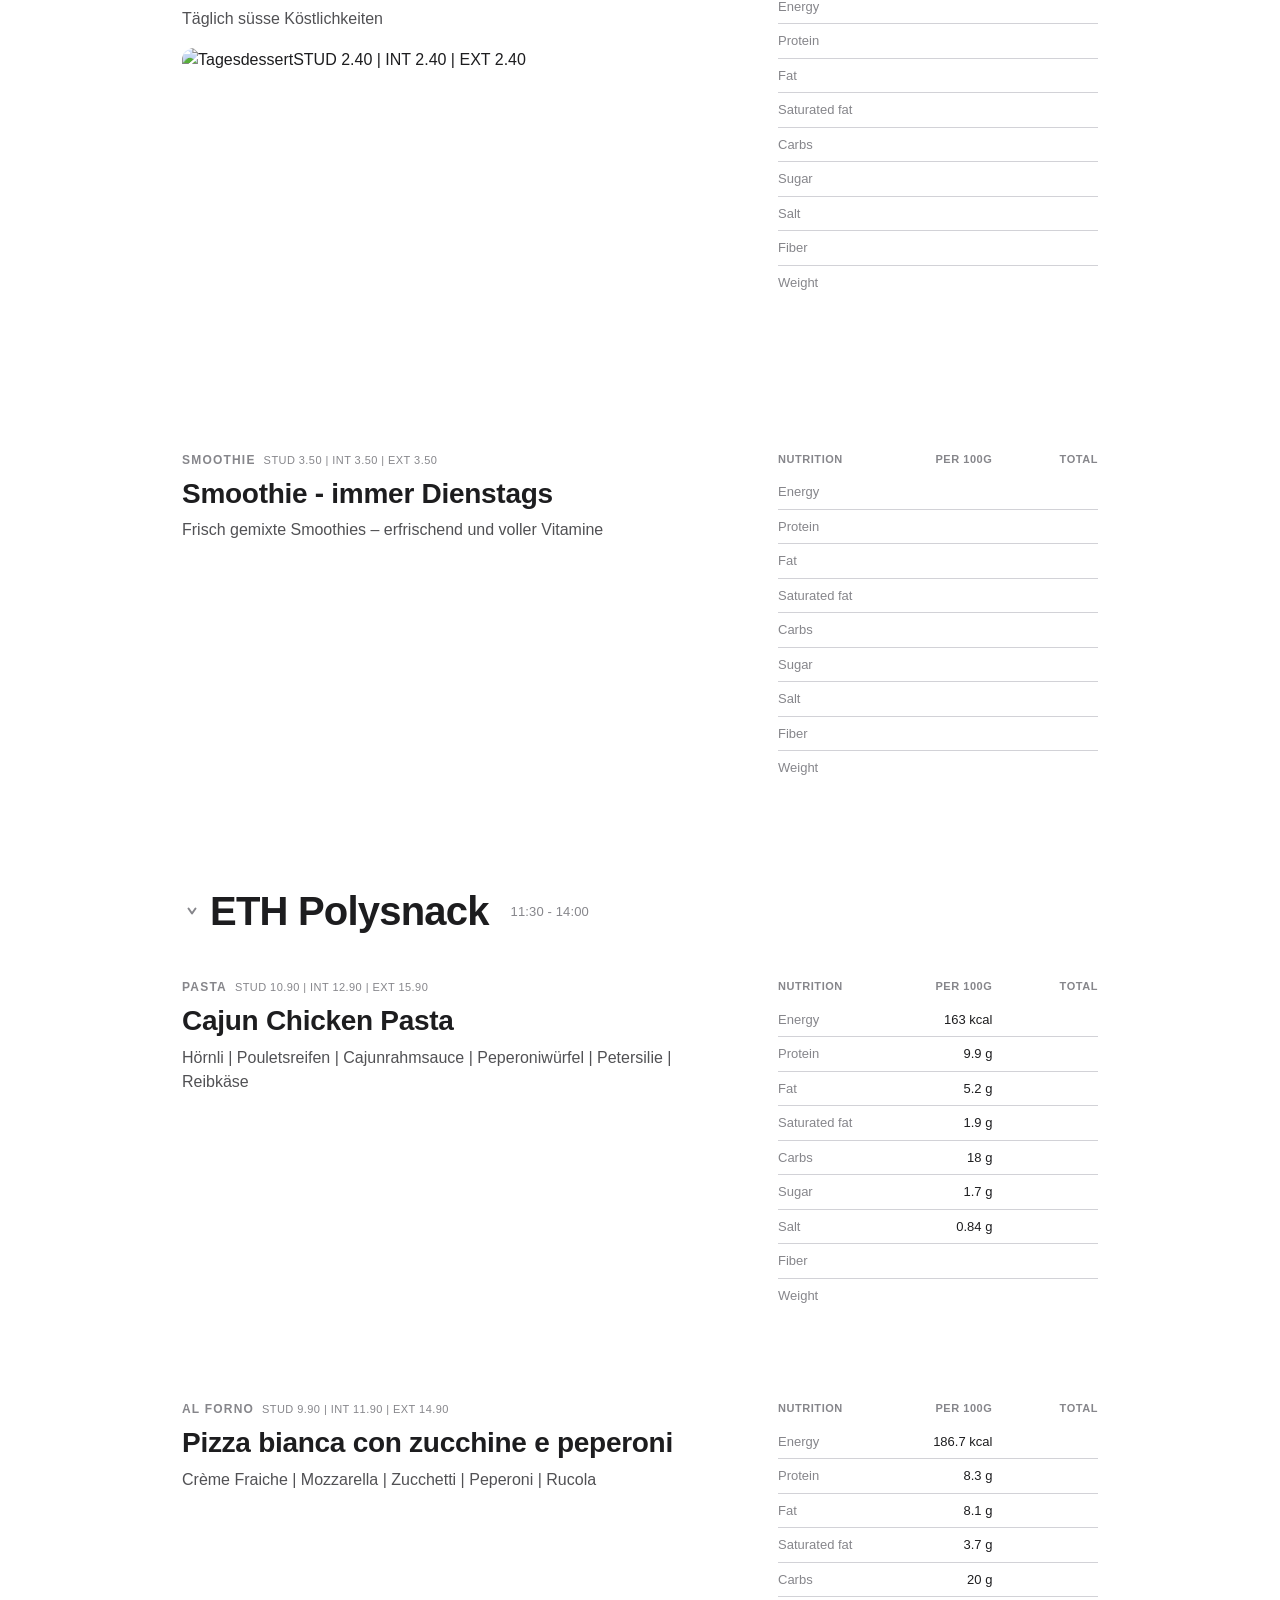
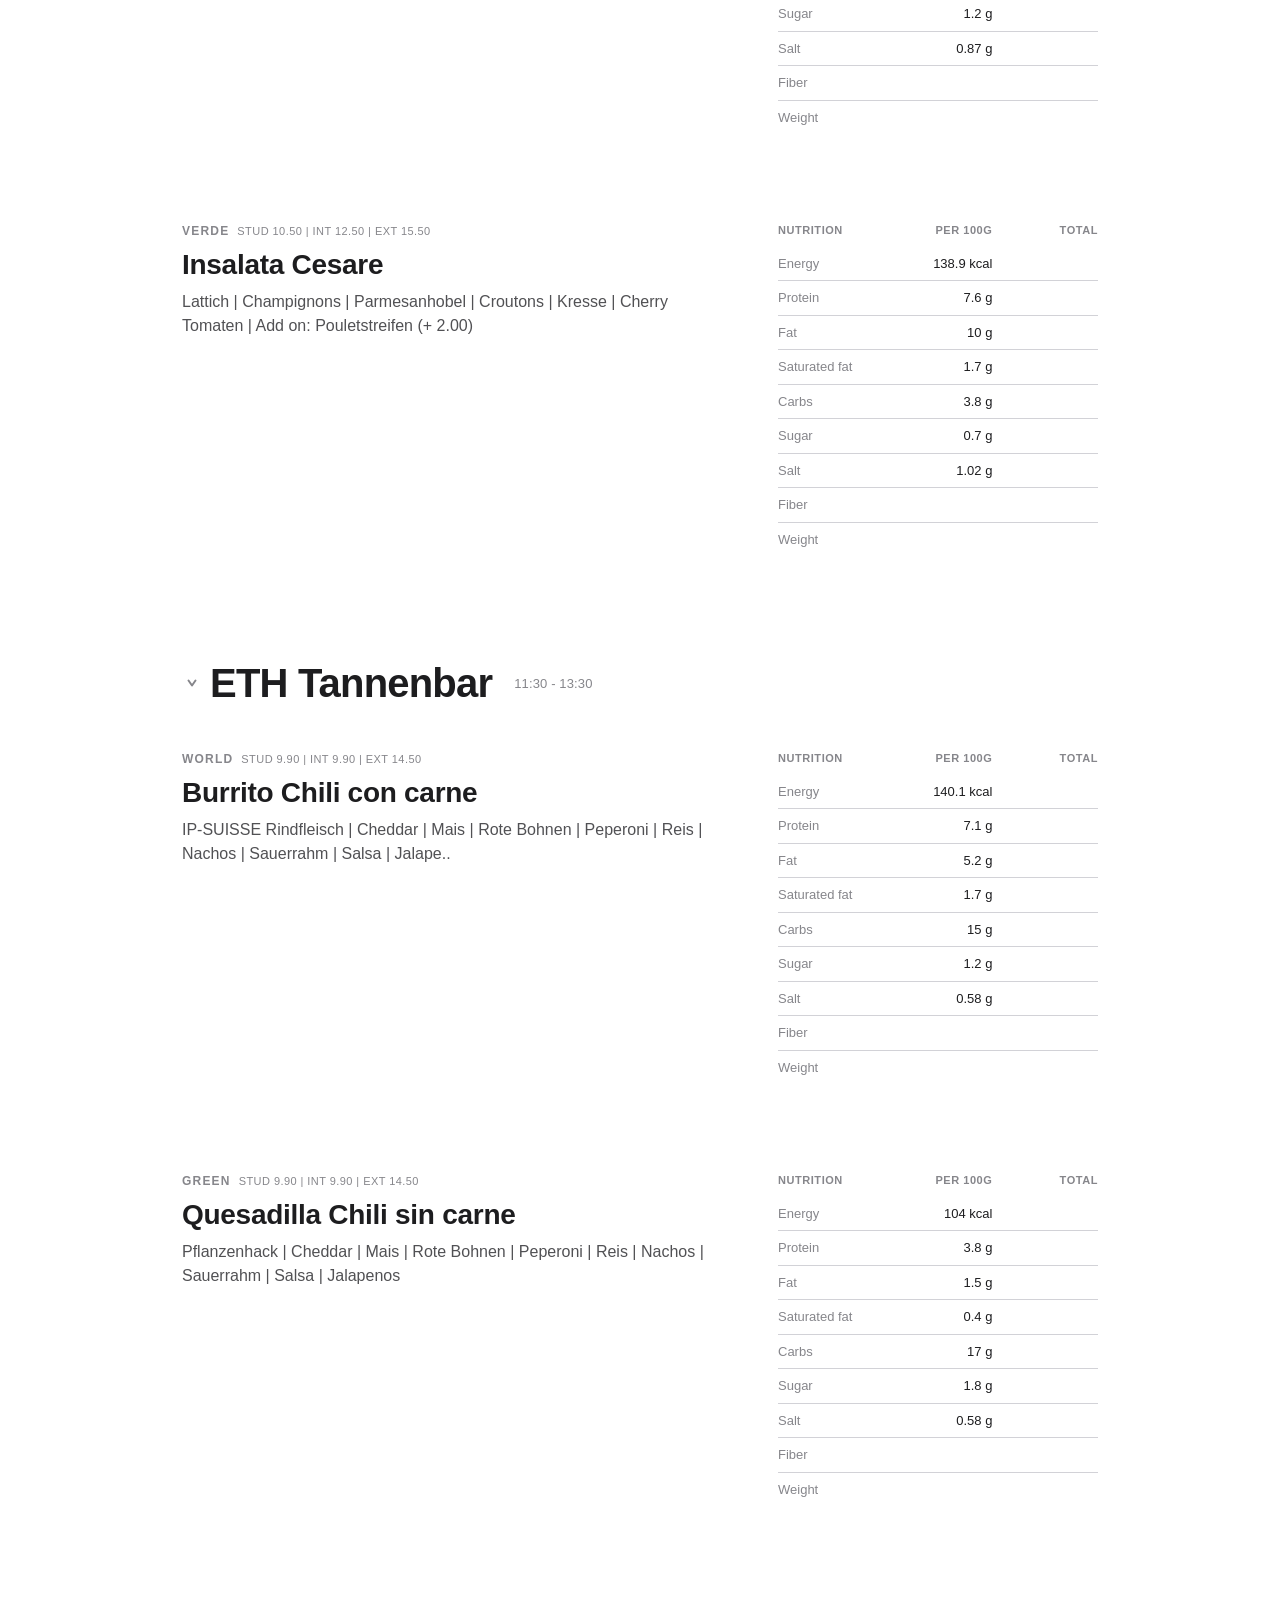
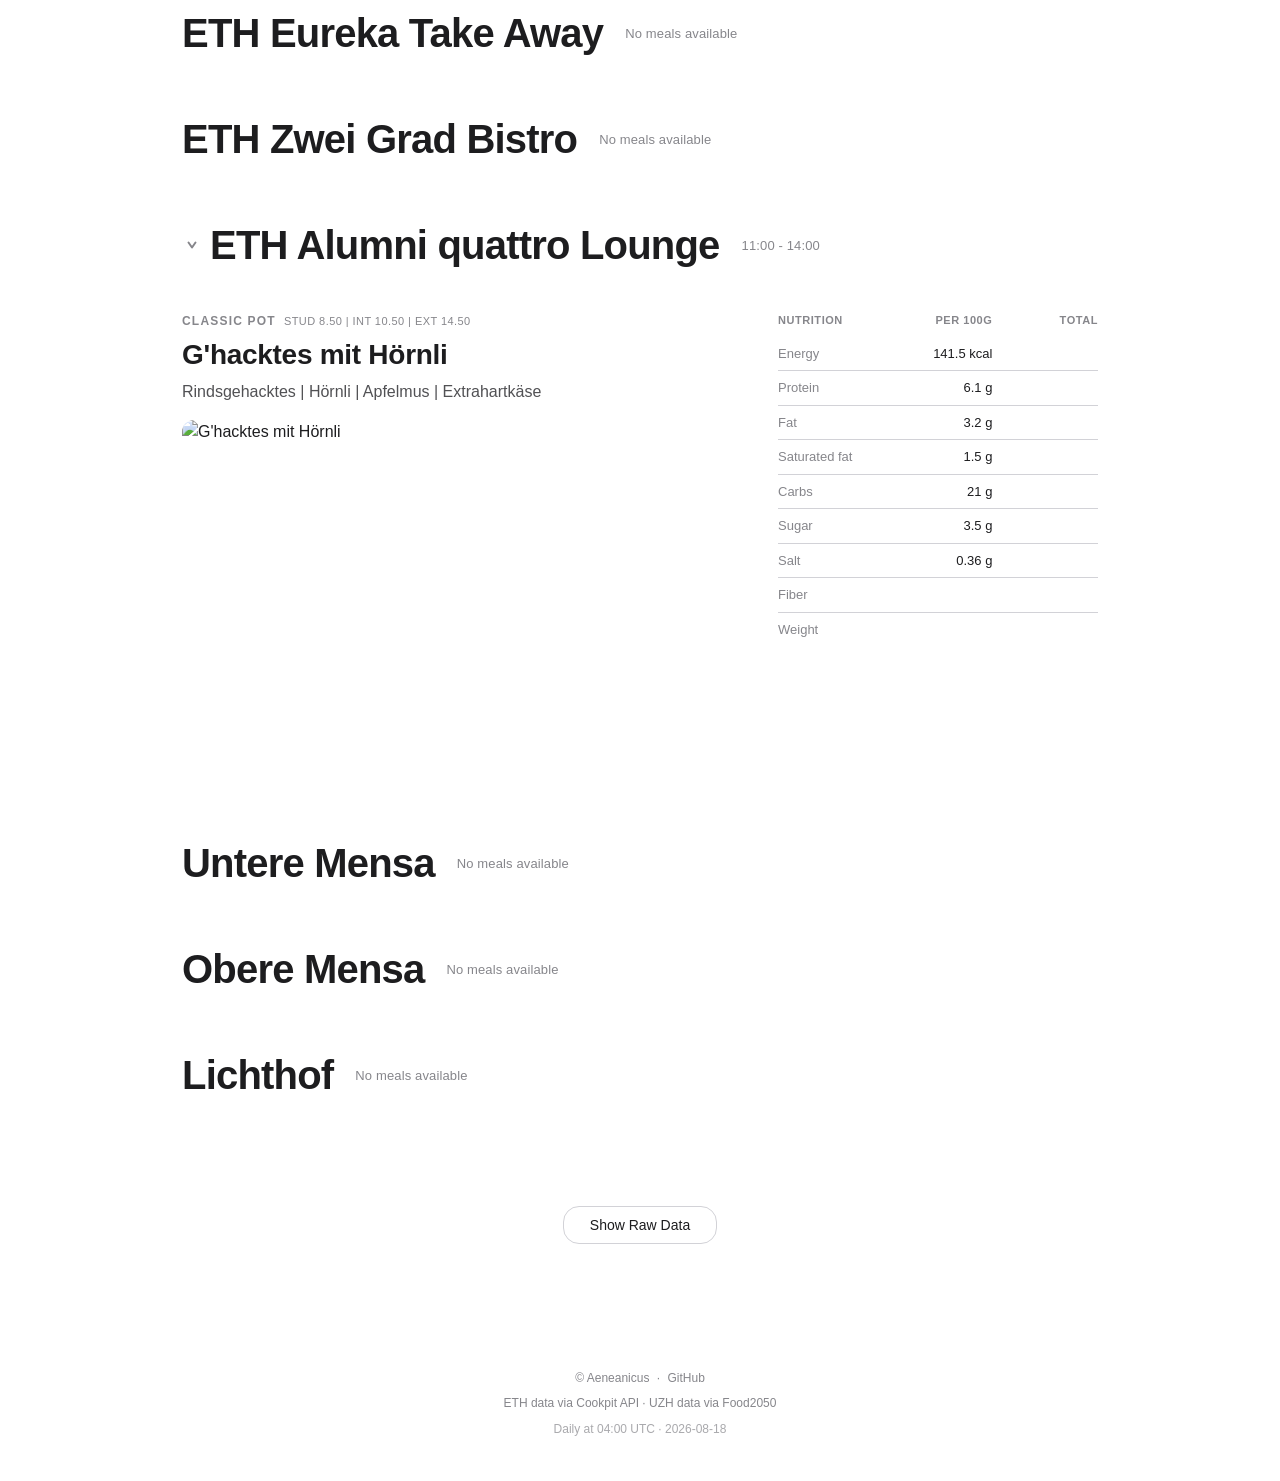
==== commit 305aa74c: "deploy: a8df525aa67941d9d035d6de91a7048ea0f246bc" ====
--- a/index.html
+++ b/index.html
@@ -2,7 +2,7 @@
 <html lang="en">
 <head>
   <meta charset="utf-8">
-  <title>Zmittag — 2026-08-17</title>
+  <title>Zmittag — 2026-08-18</title>
   <meta name="viewport" content="width=device-width,initial-scale=1">
   <link rel="stylesheet" href="style.css?v=a8df525">
 </head>
@@ -97,7 +97,7 @@
         &middot;
         UZH data via <a href="https://app.food2050.ch" target="_blank" rel="noopener">Food2050</a>
       </div>
-      <div class="footer-updated">Daily at 04:00 UTC &middot; <span id="footer-date">2026-08-17</span></div>
+      <div class="footer-updated">Daily at 04:00 UTC &middot; <span id="footer-date">2026-08-18</span></div>
     </footer>
   </div>
 
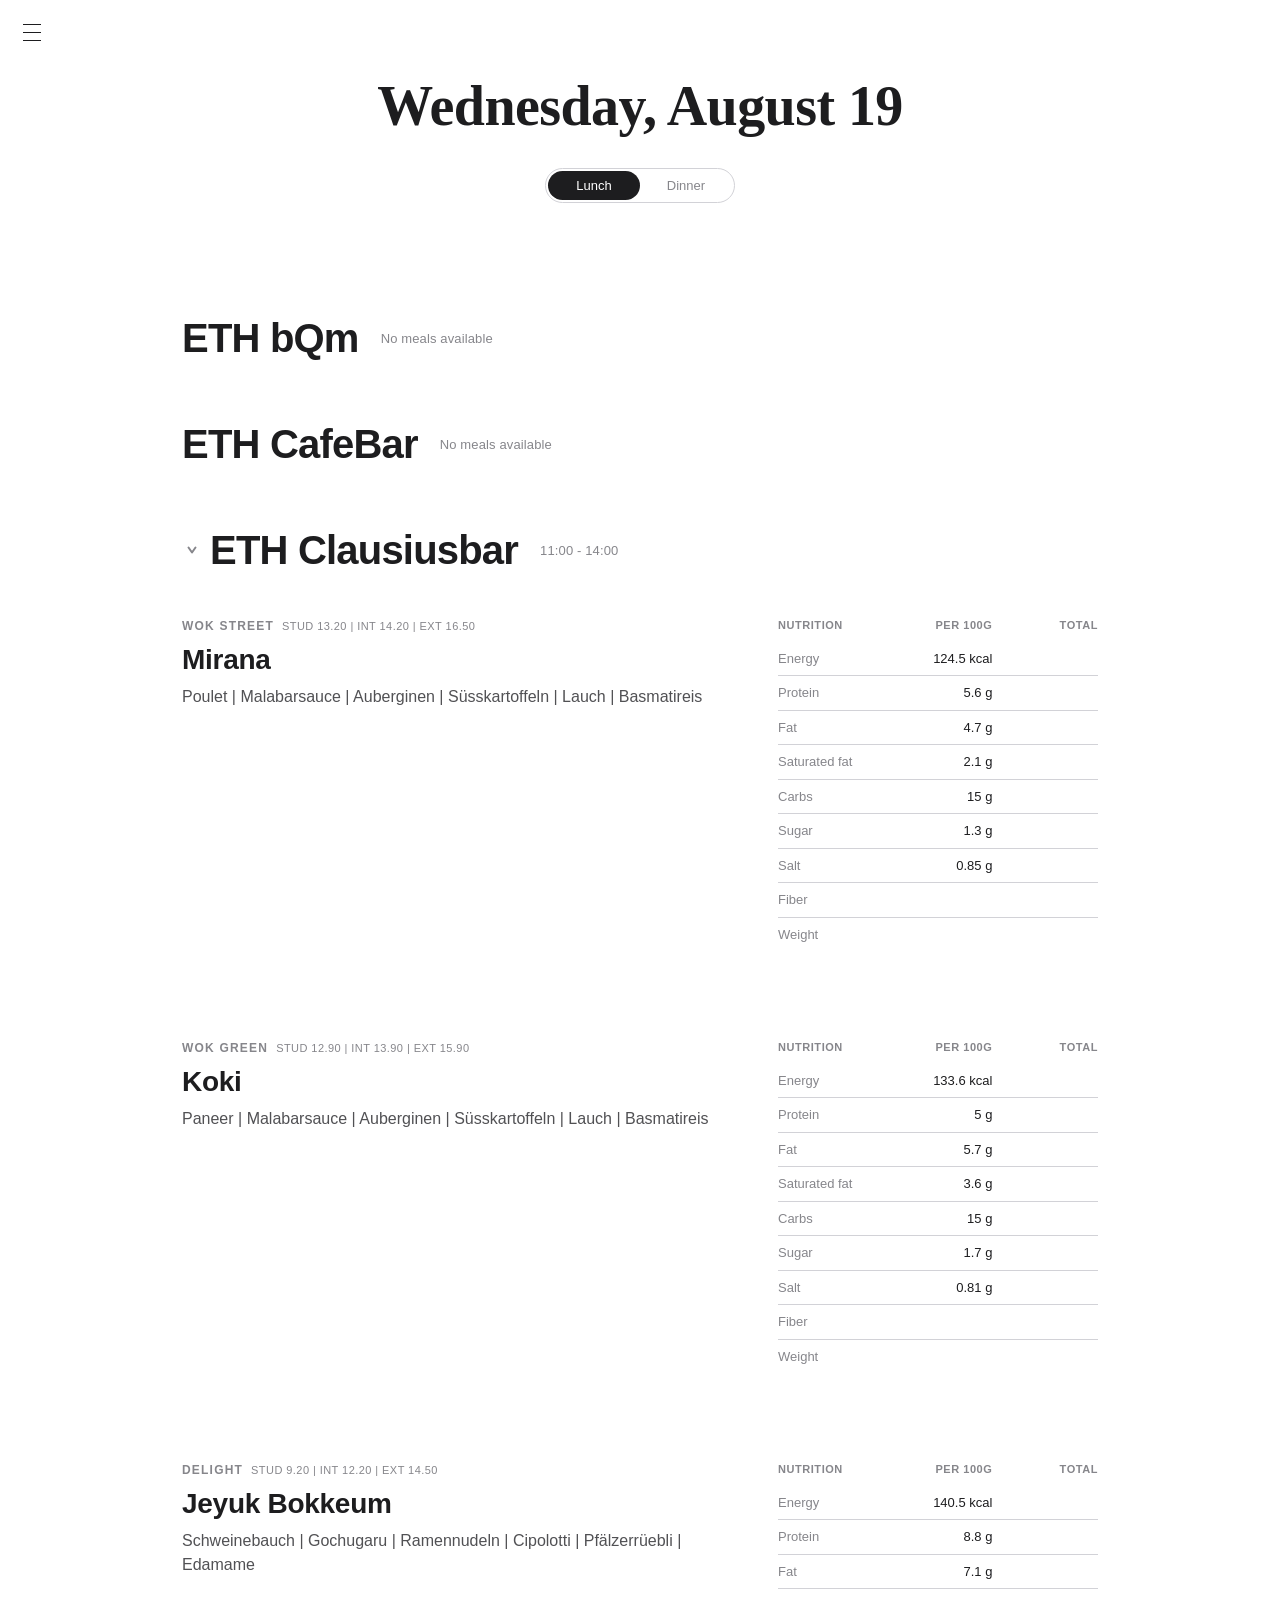
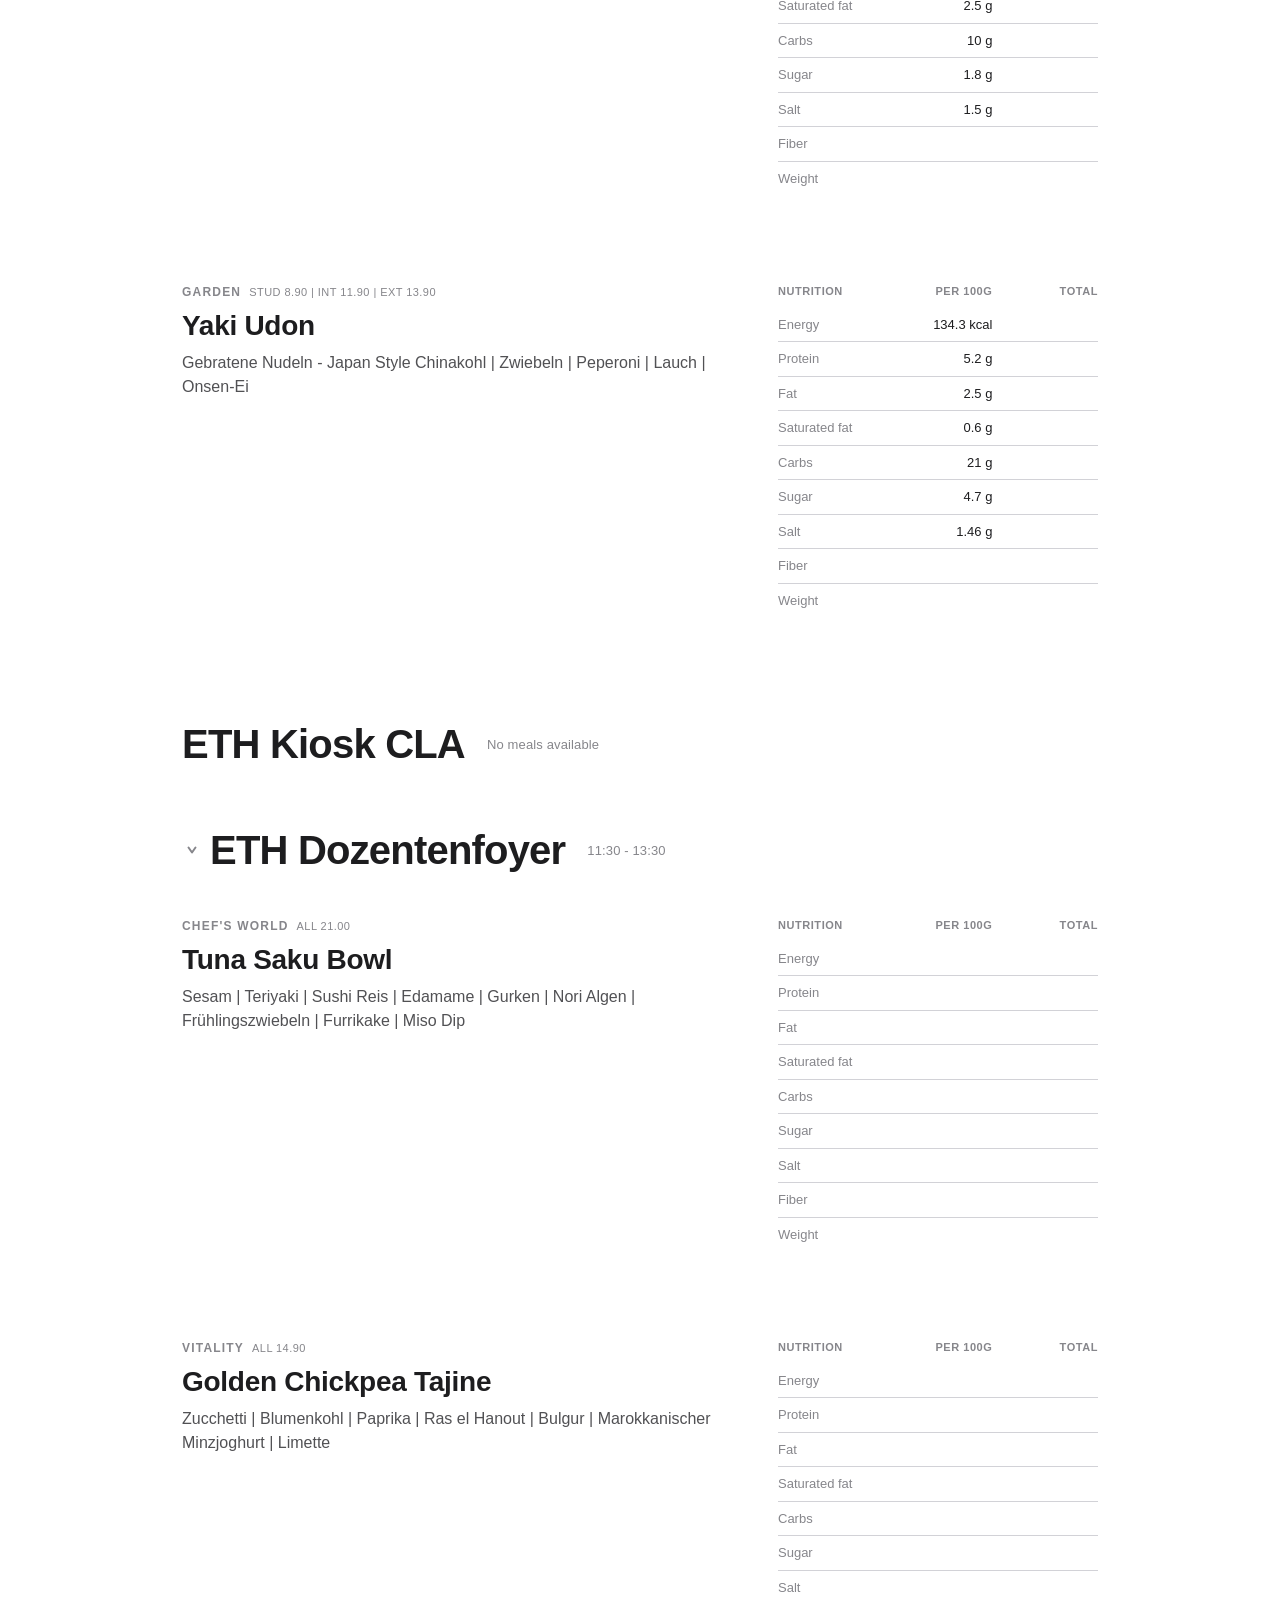
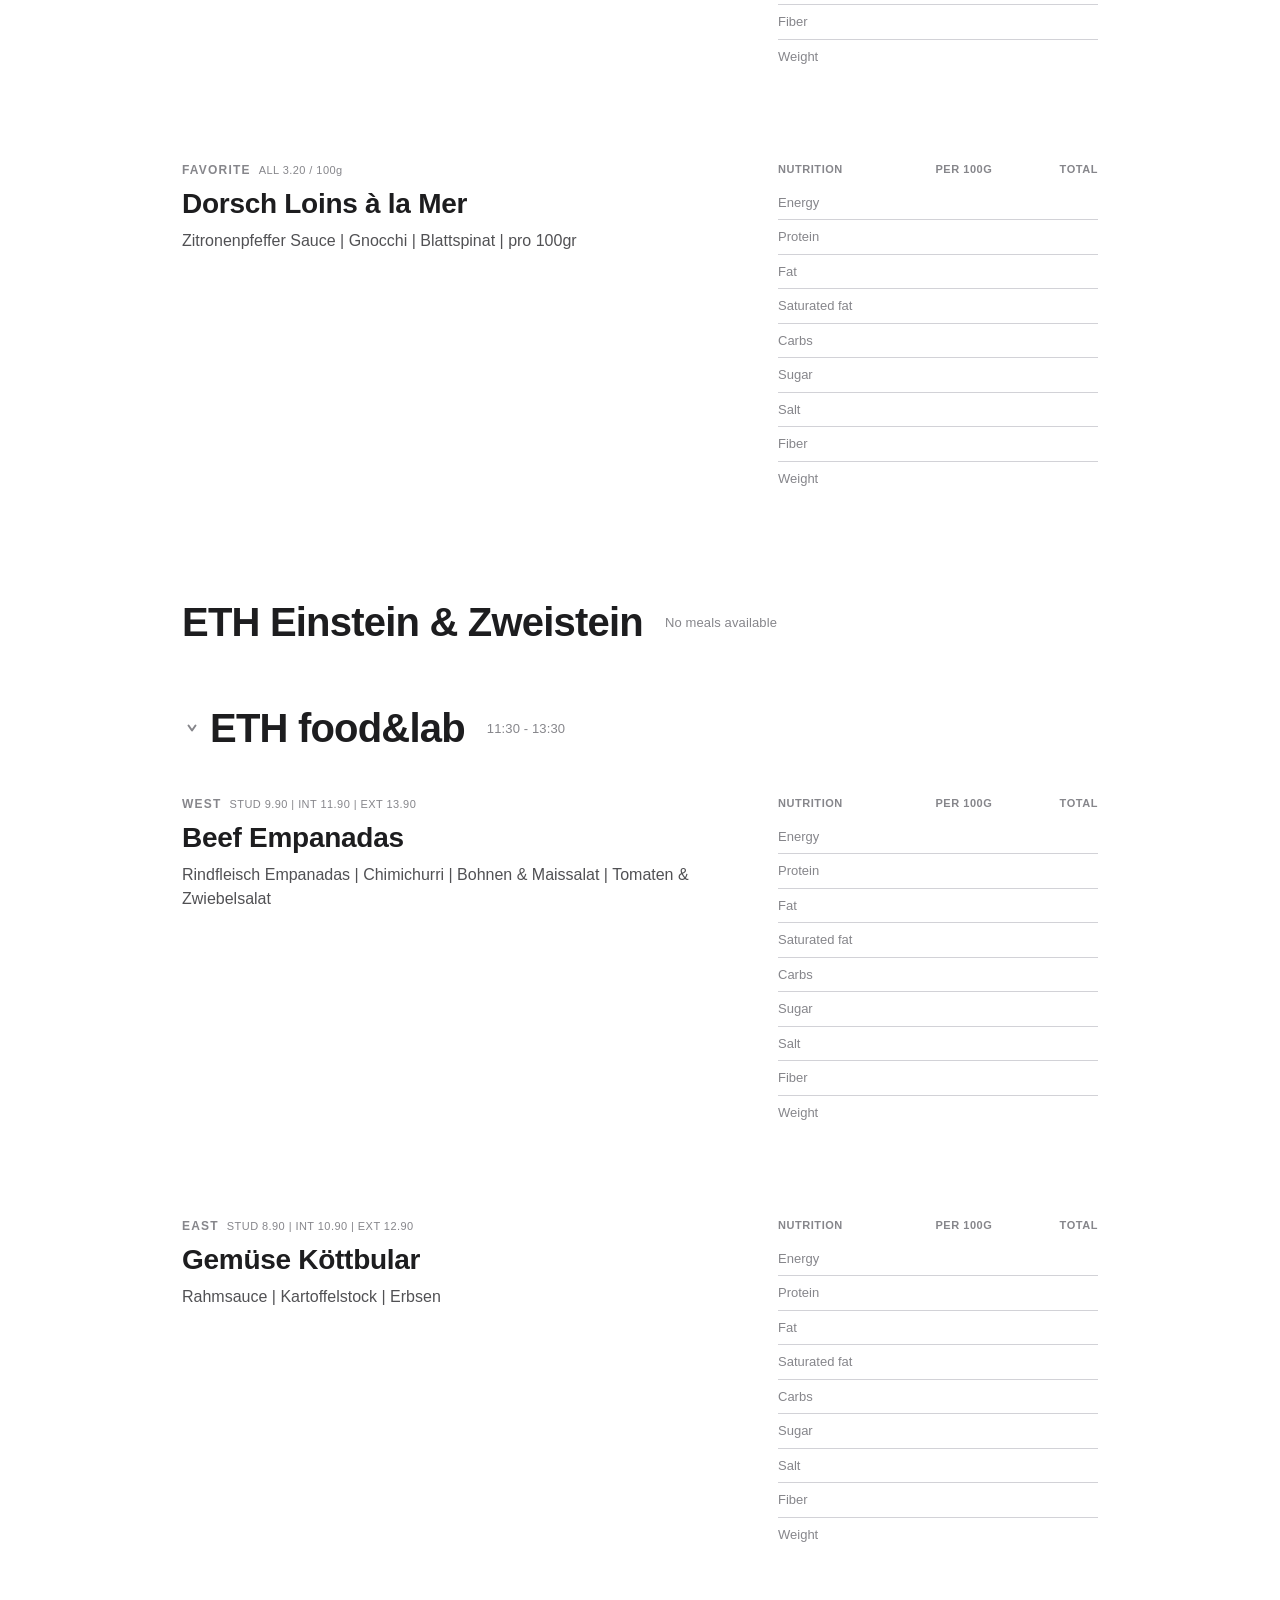
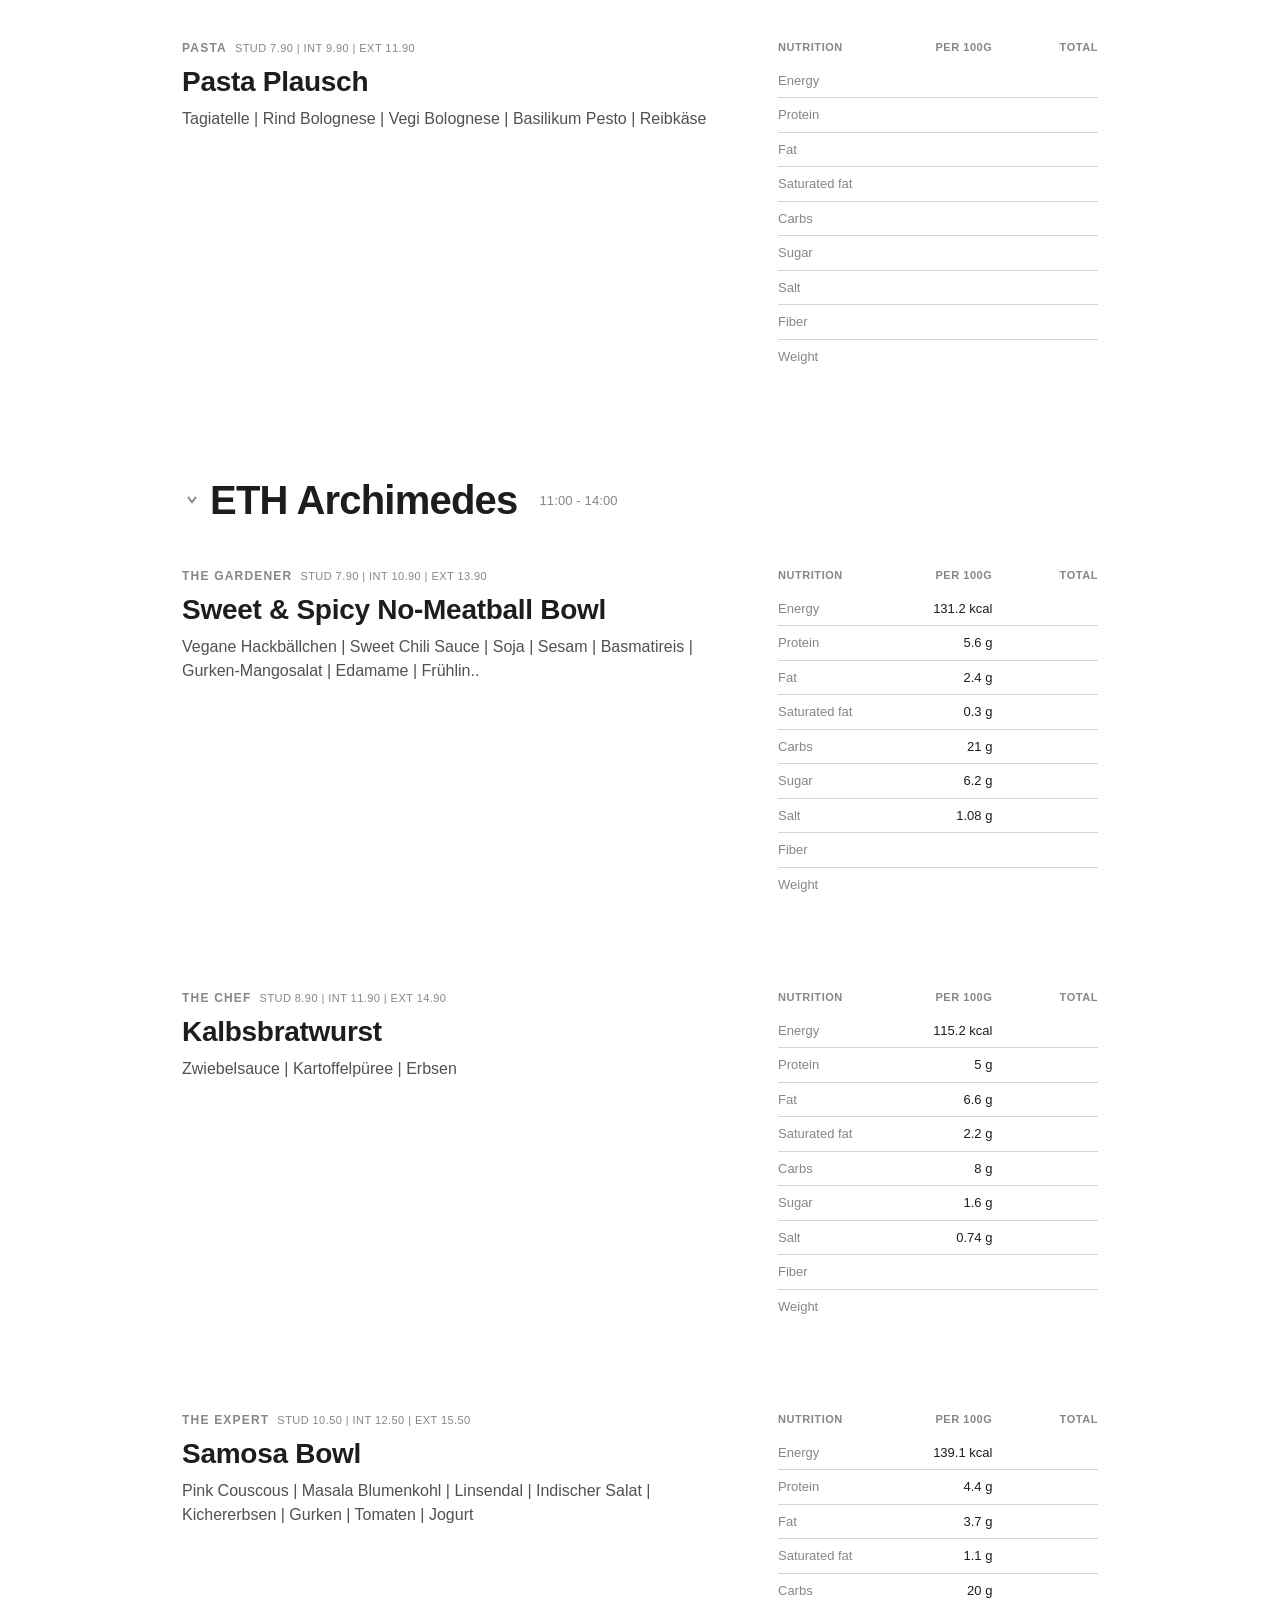
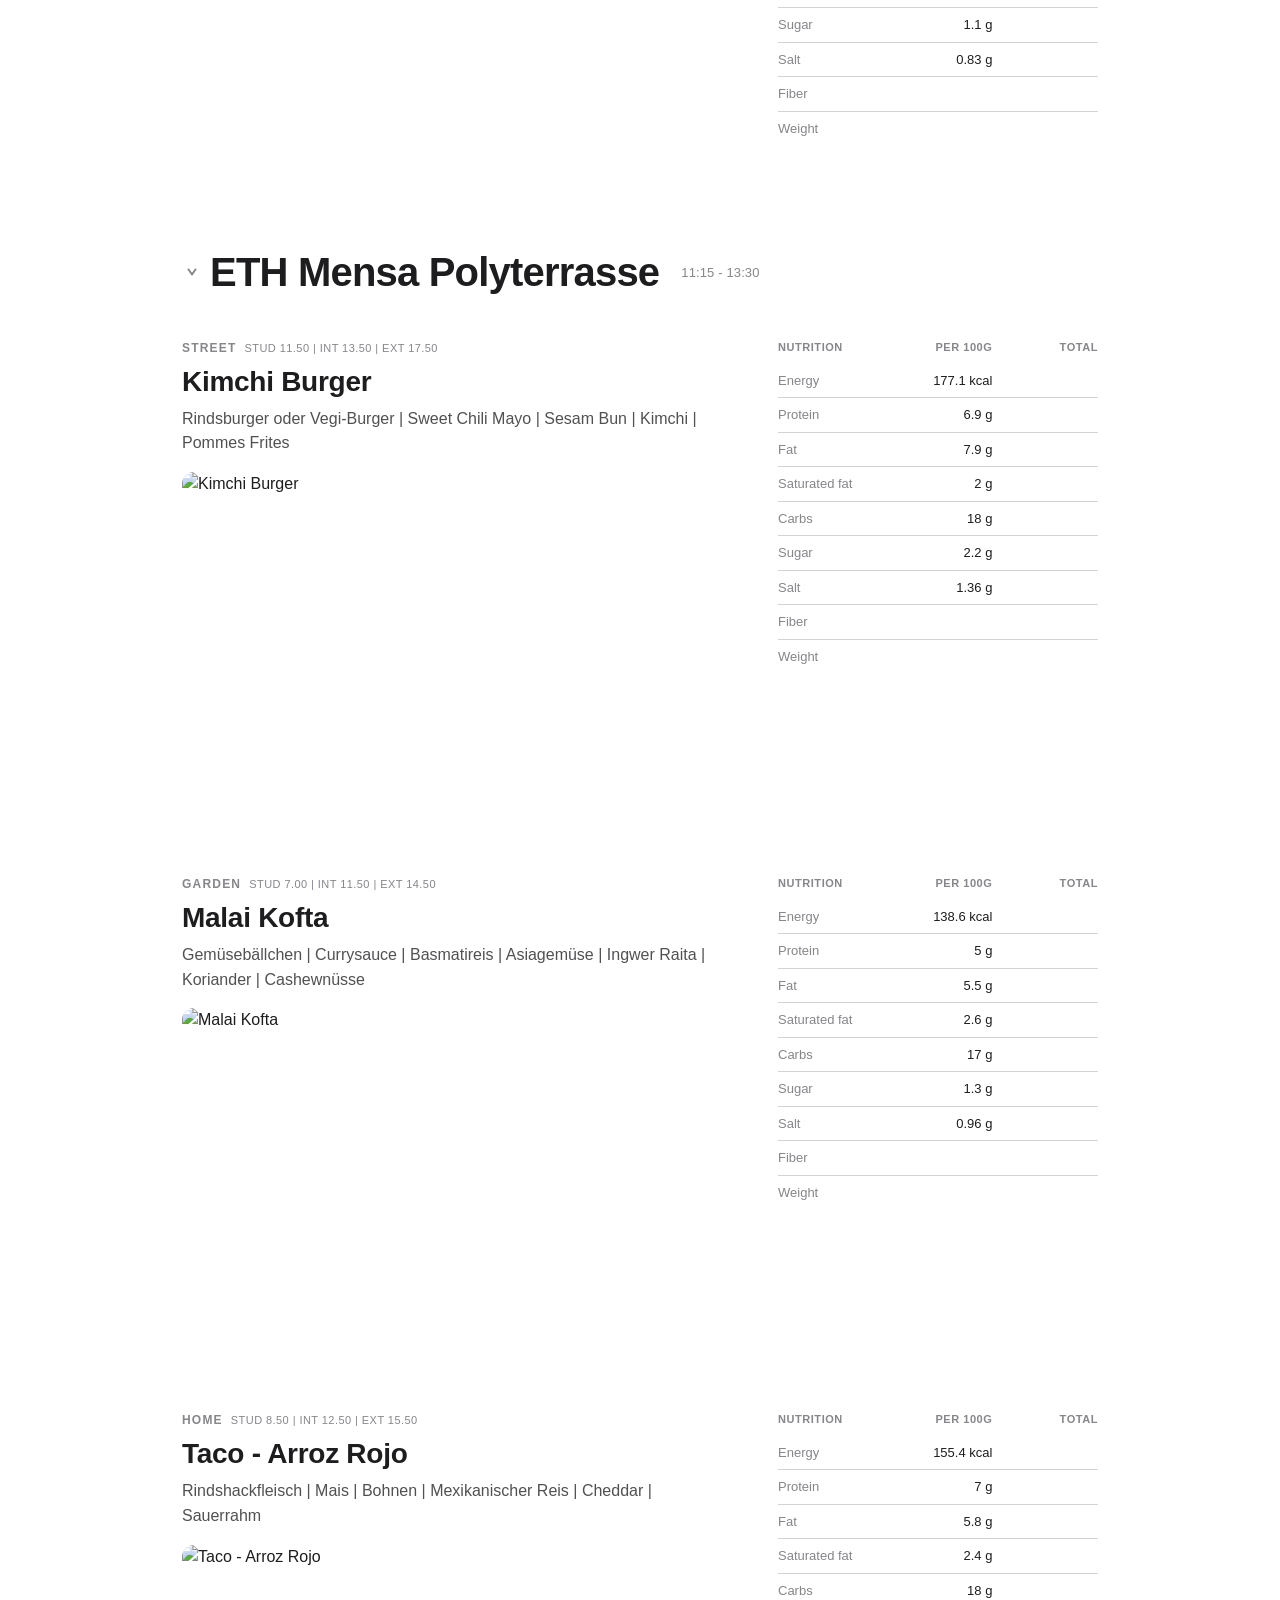
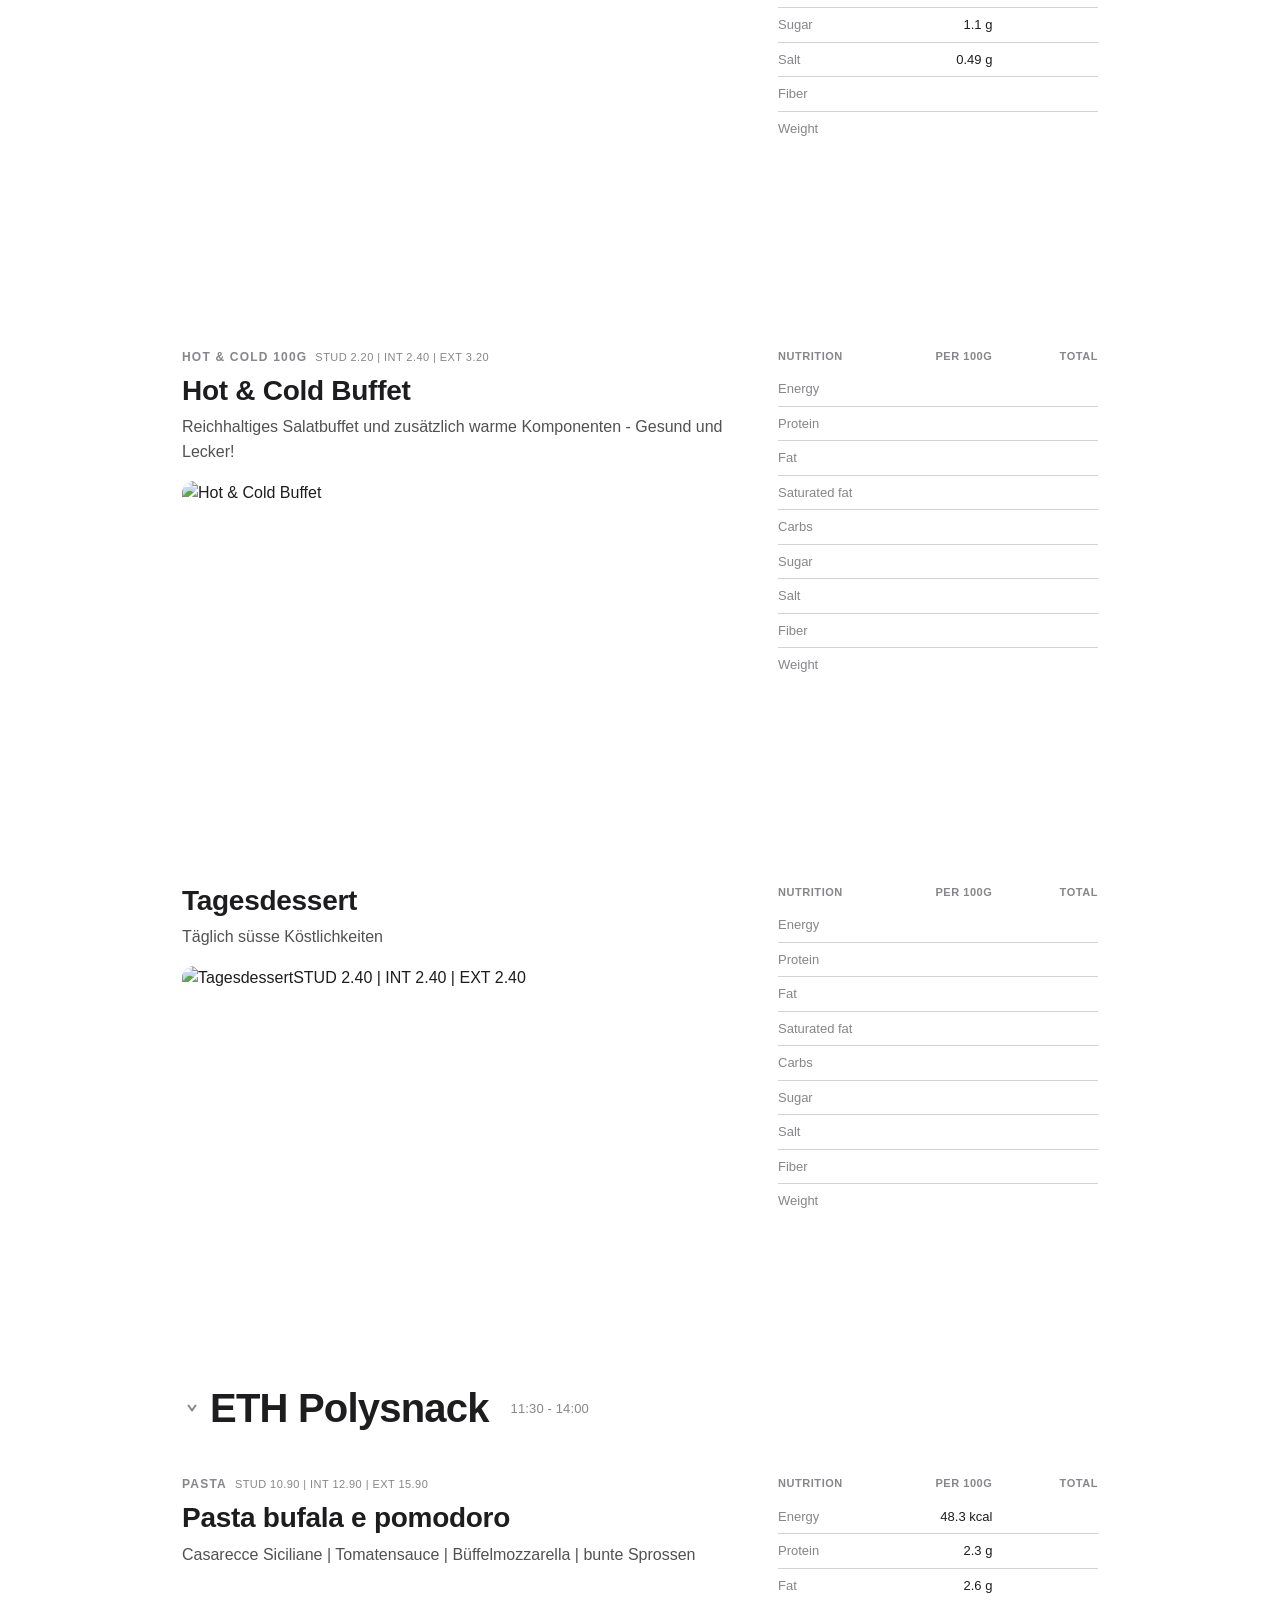
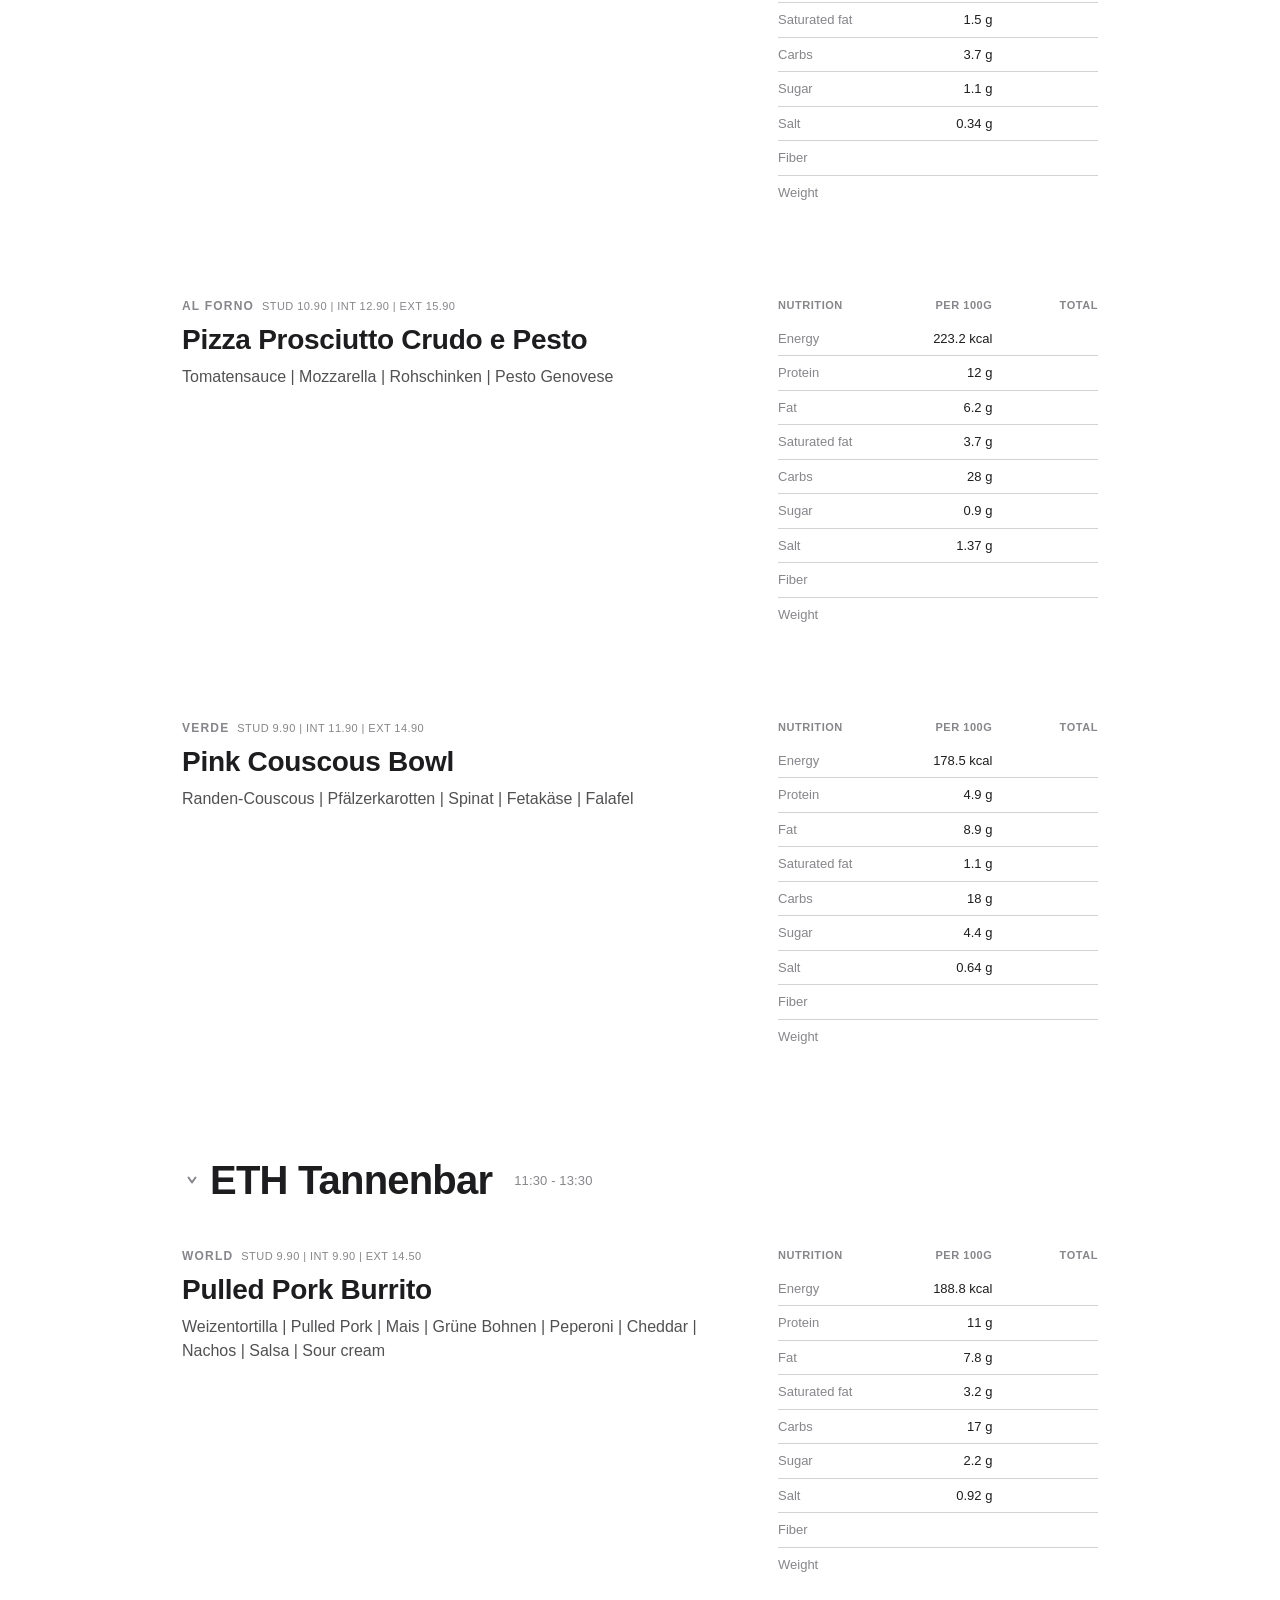
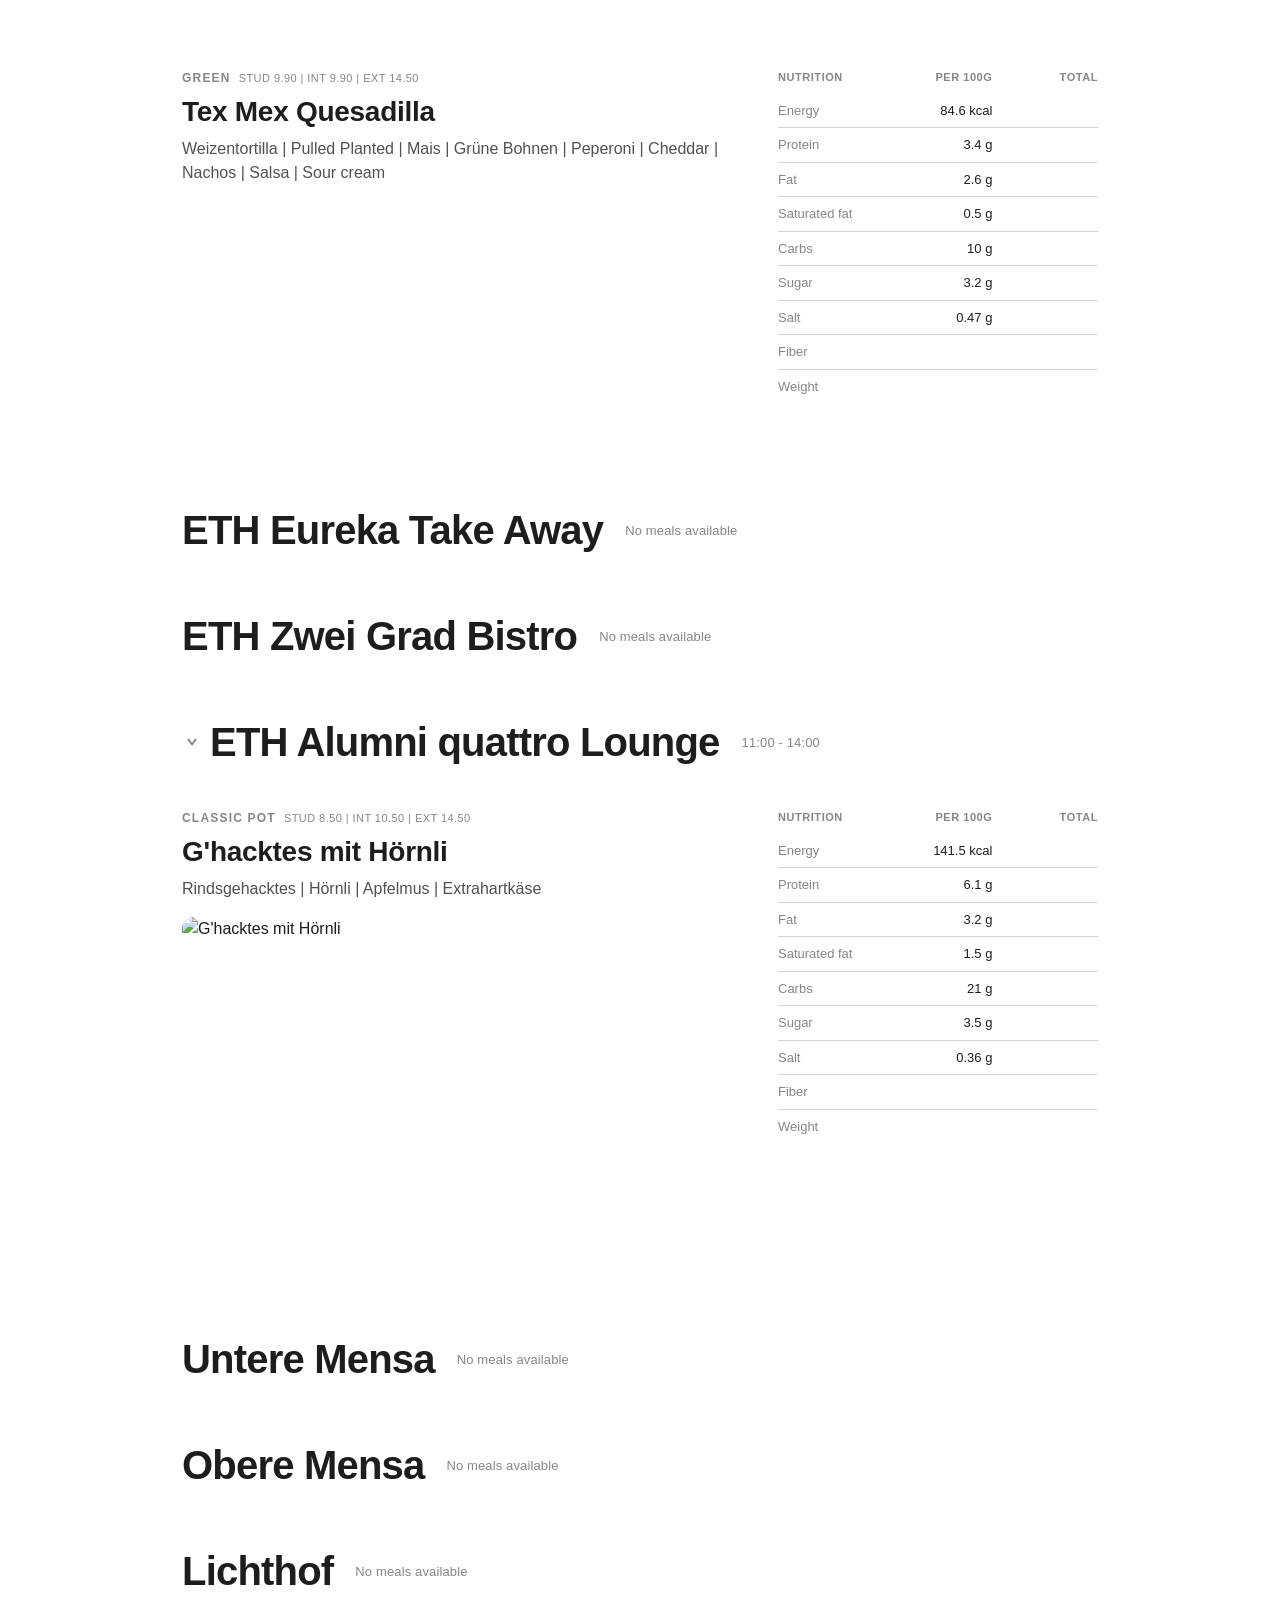
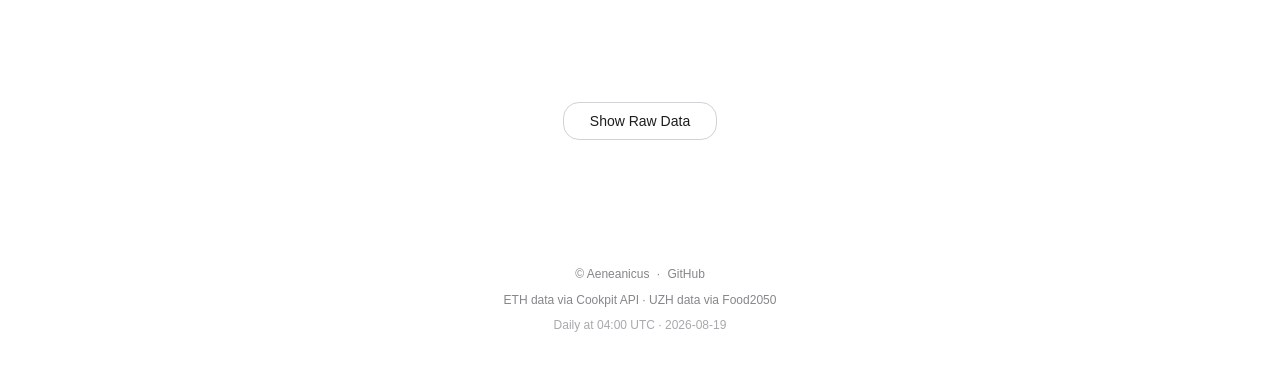
==== commit 16c08cc3: "deploy: a8df525aa67941d9d035d6de91a7048ea0f246bc" ====
--- a/index.html
+++ b/index.html
@@ -2,7 +2,7 @@
 <html lang="en">
 <head>
   <meta charset="utf-8">
-  <title>Zmittag — 2026-08-18</title>
+  <title>Zmittag — 2026-08-19</title>
   <meta name="viewport" content="width=device-width,initial-scale=1">
   <link rel="stylesheet" href="style.css?v=a8df525">
 </head>
@@ -97,7 +97,7 @@
         &middot;
         UZH data via <a href="https://app.food2050.ch" target="_blank" rel="noopener">Food2050</a>
       </div>
-      <div class="footer-updated">Daily at 04:00 UTC &middot; <span id="footer-date">2026-08-18</span></div>
+      <div class="footer-updated">Daily at 04:00 UTC &middot; <span id="footer-date">2026-08-19</span></div>
     </footer>
   </div>
 
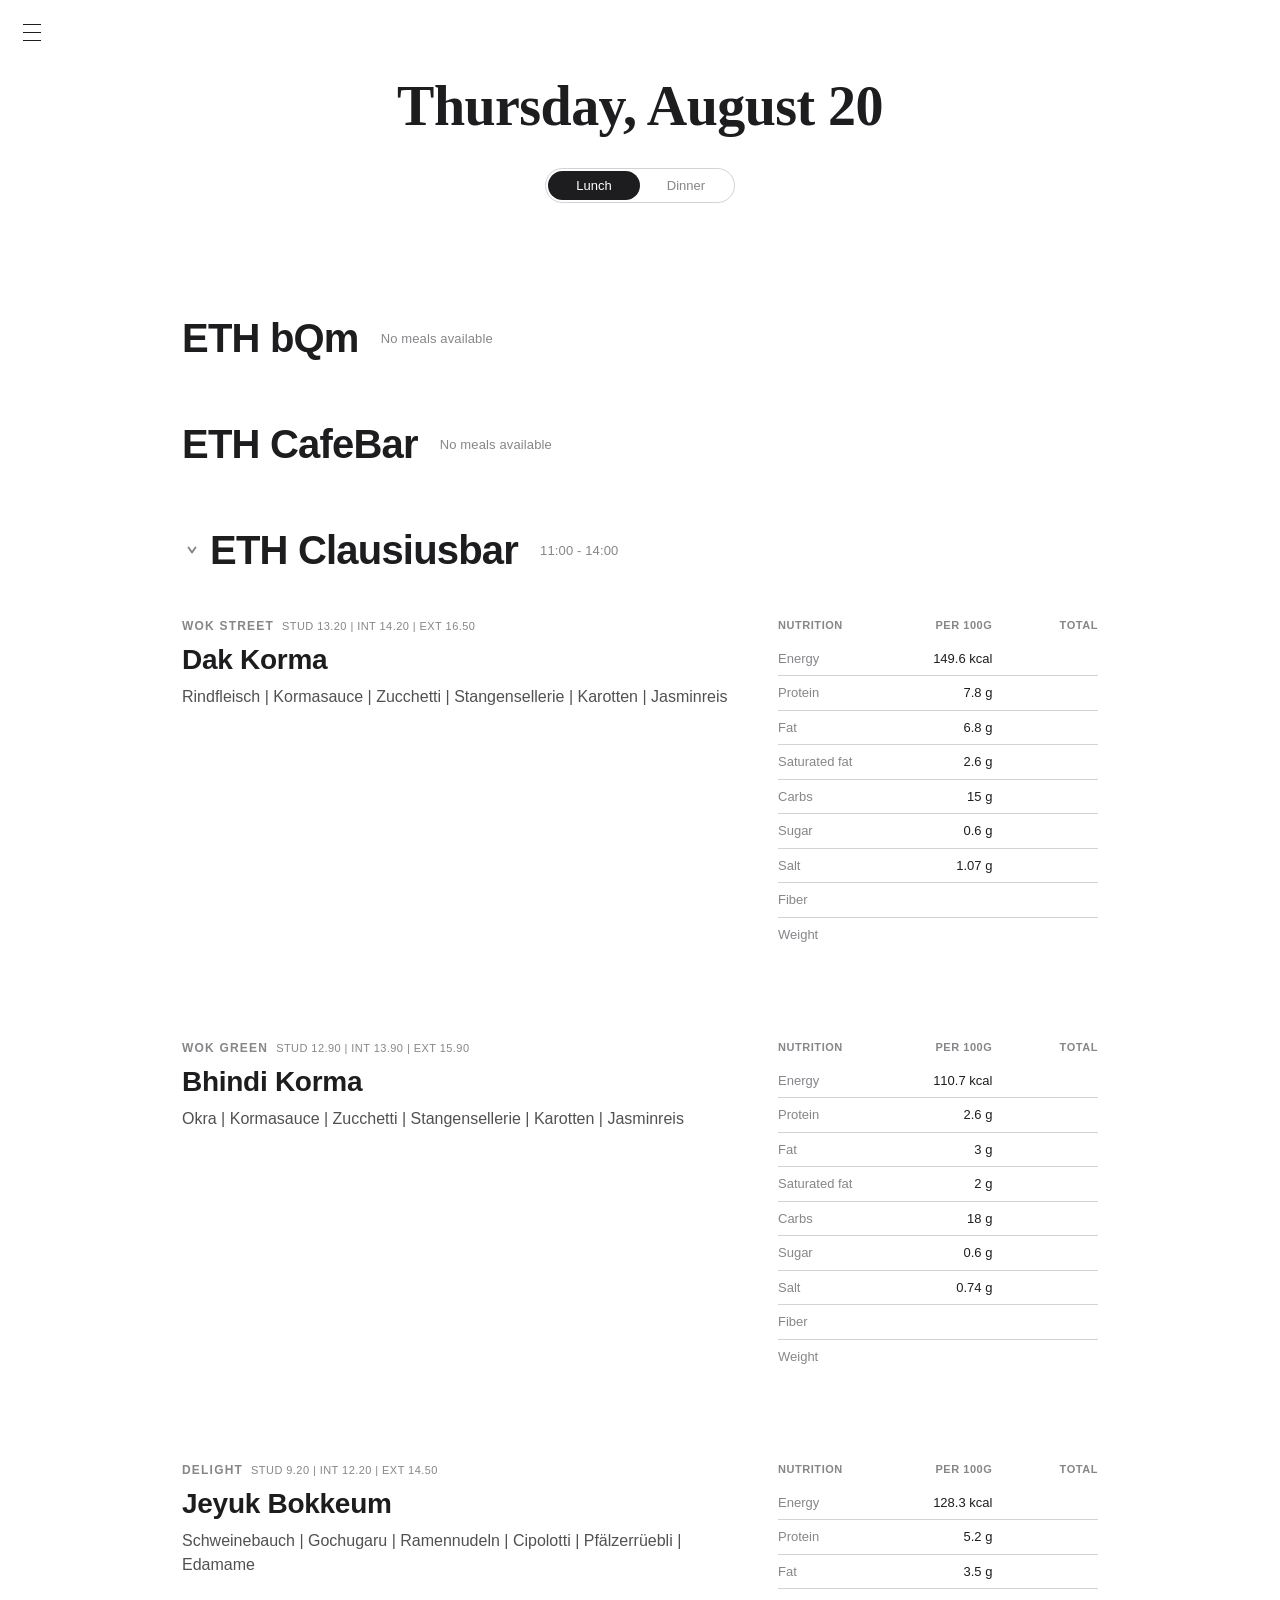
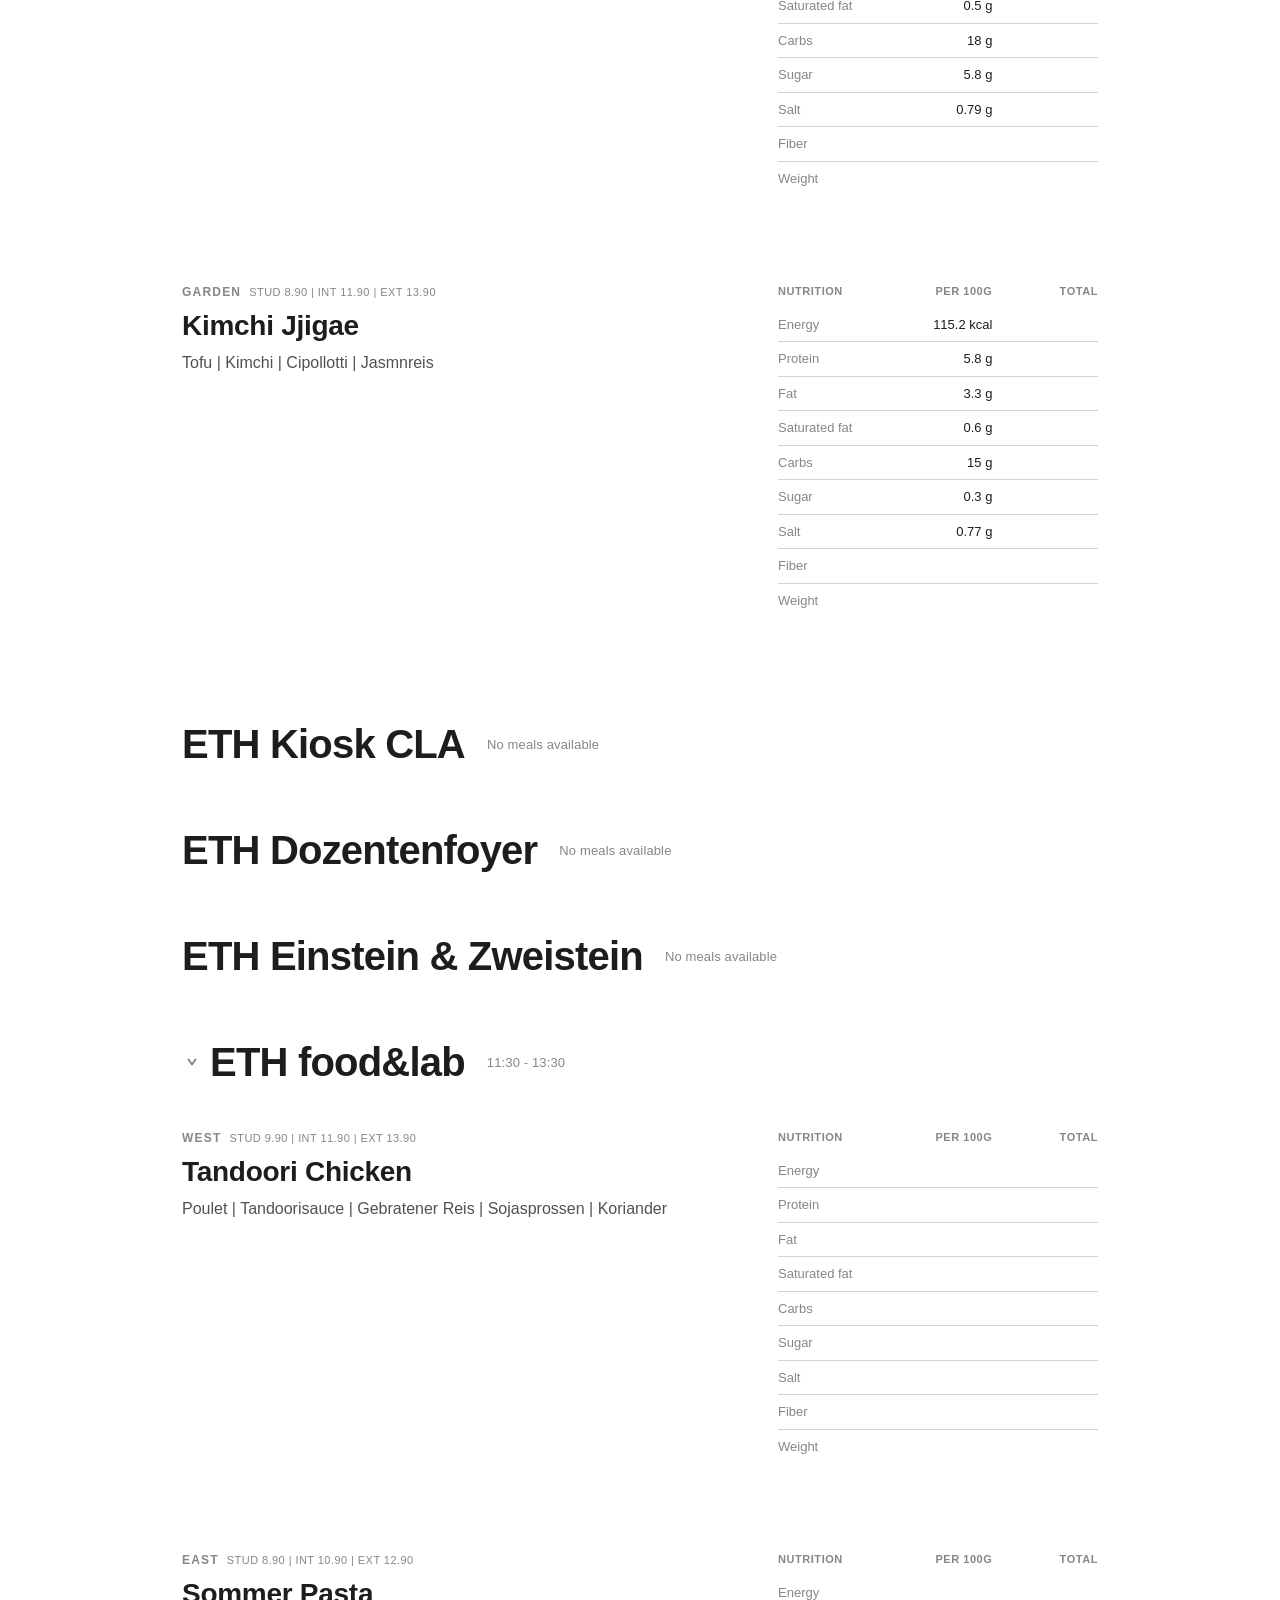
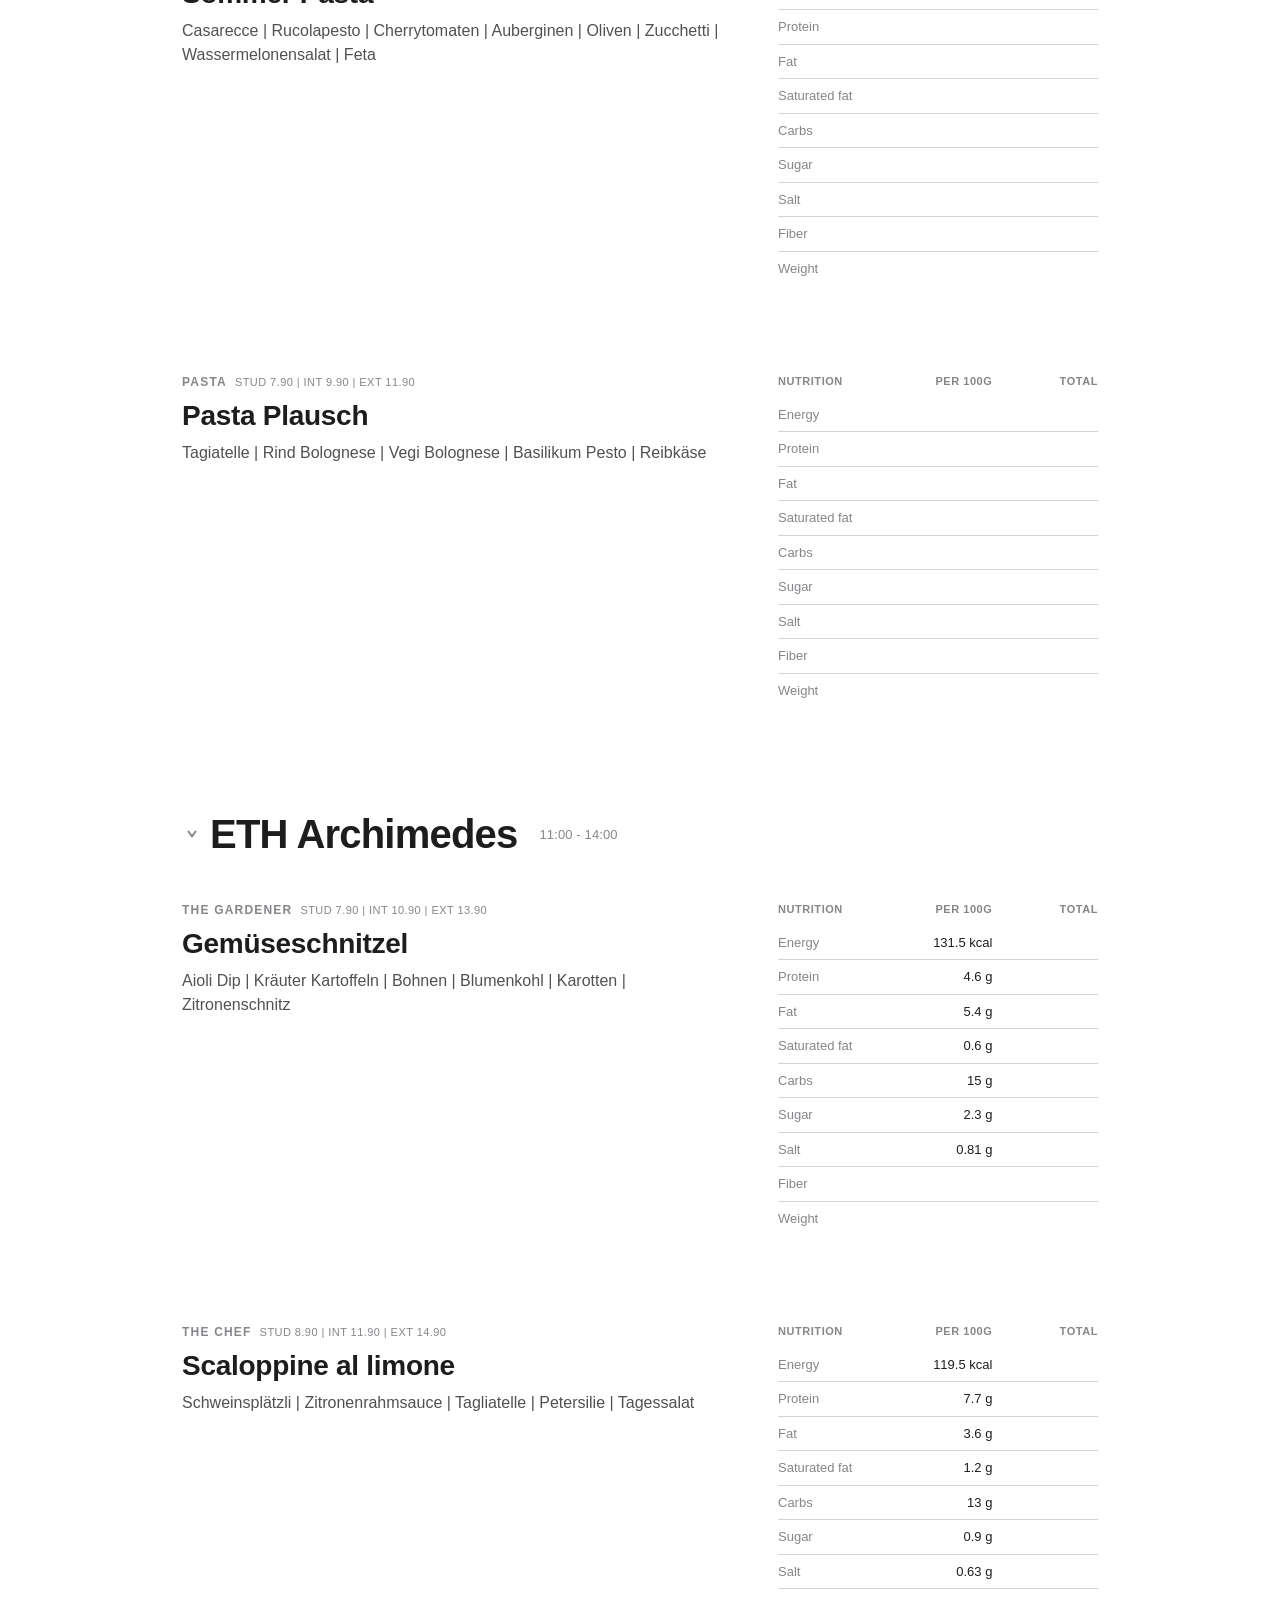
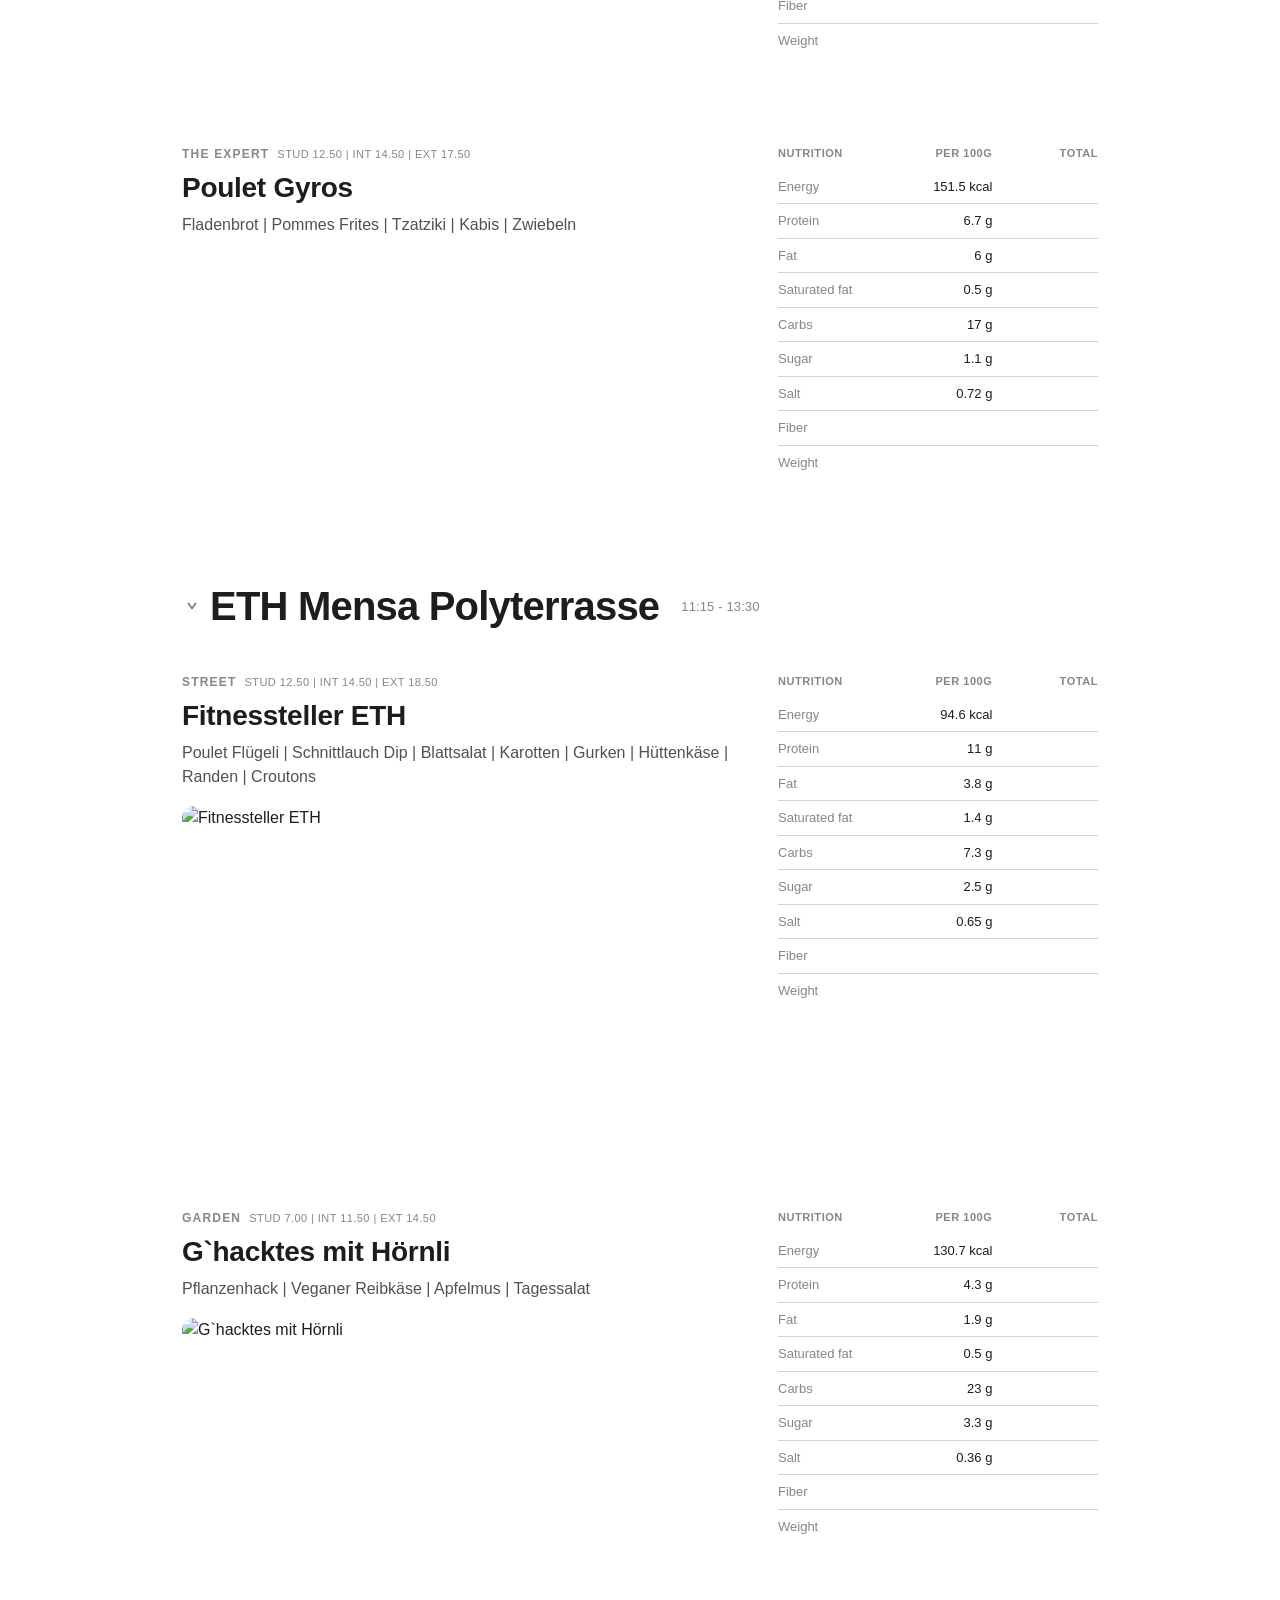
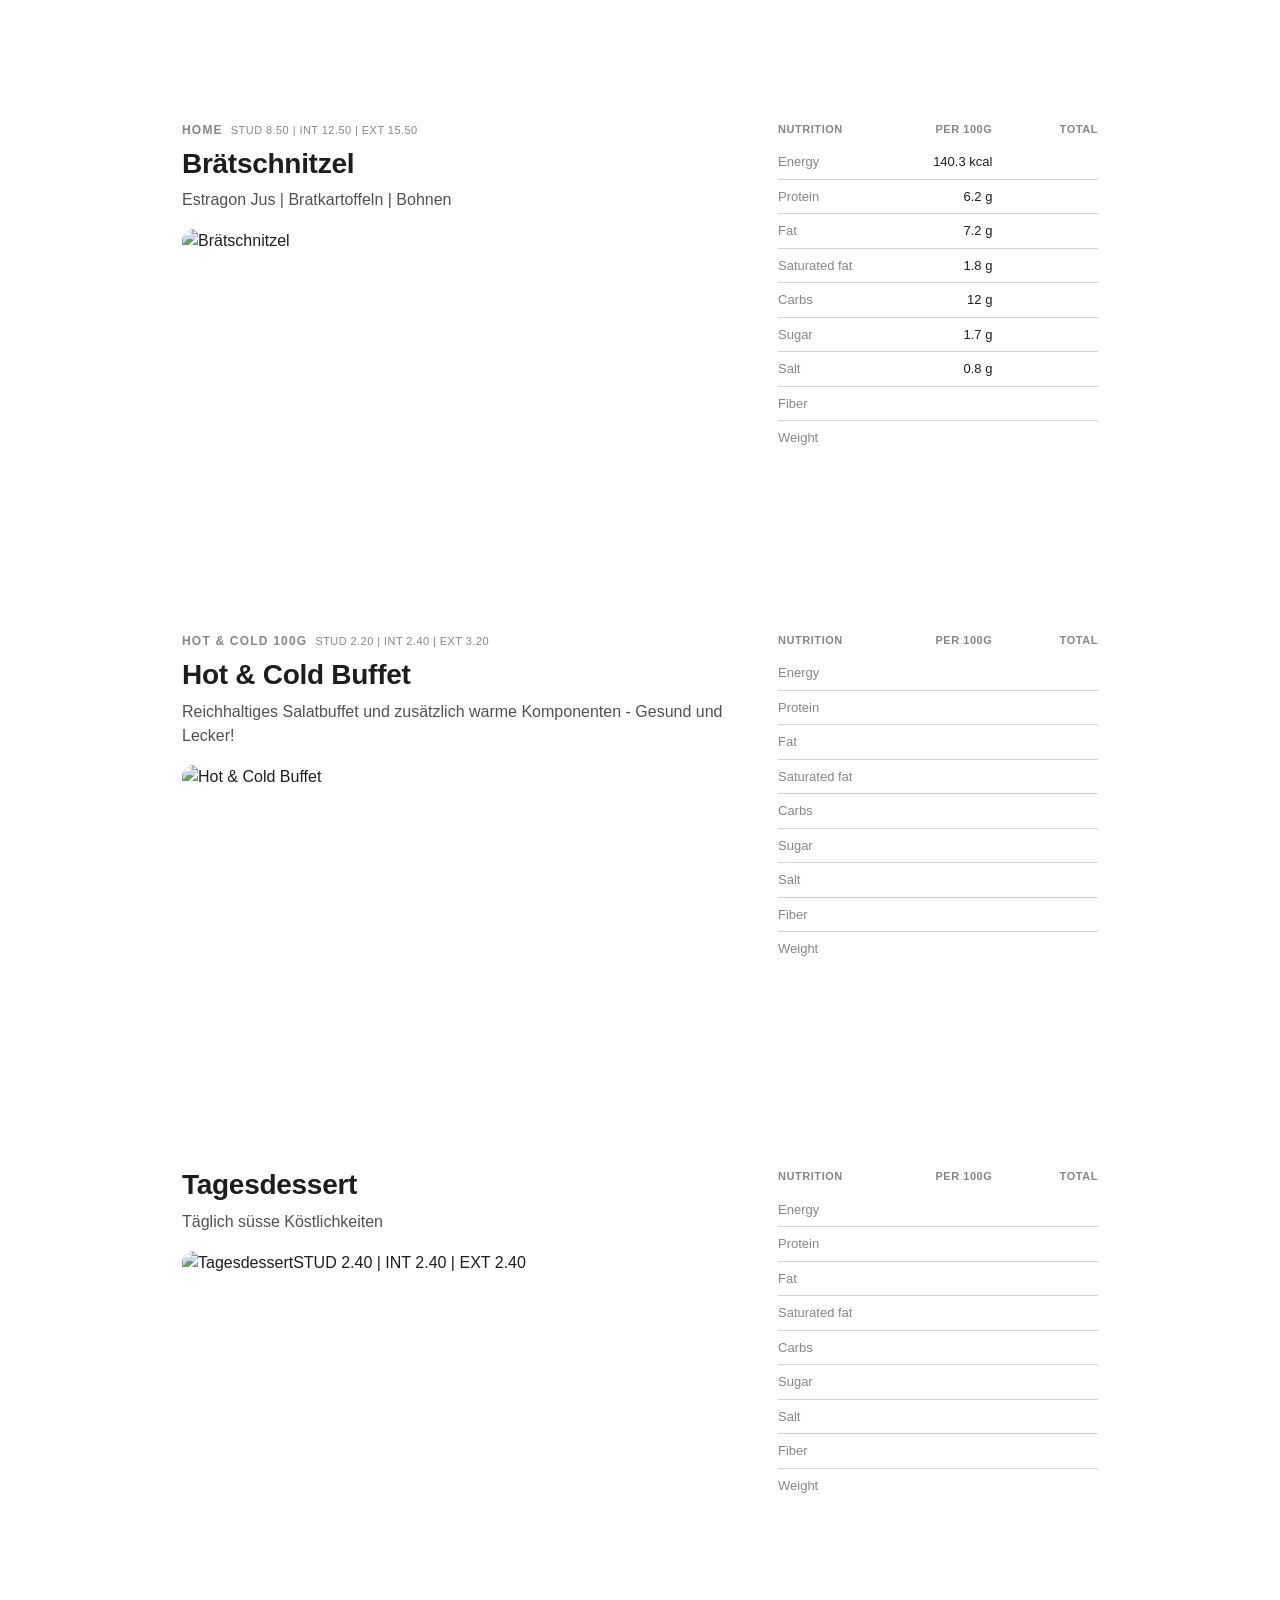
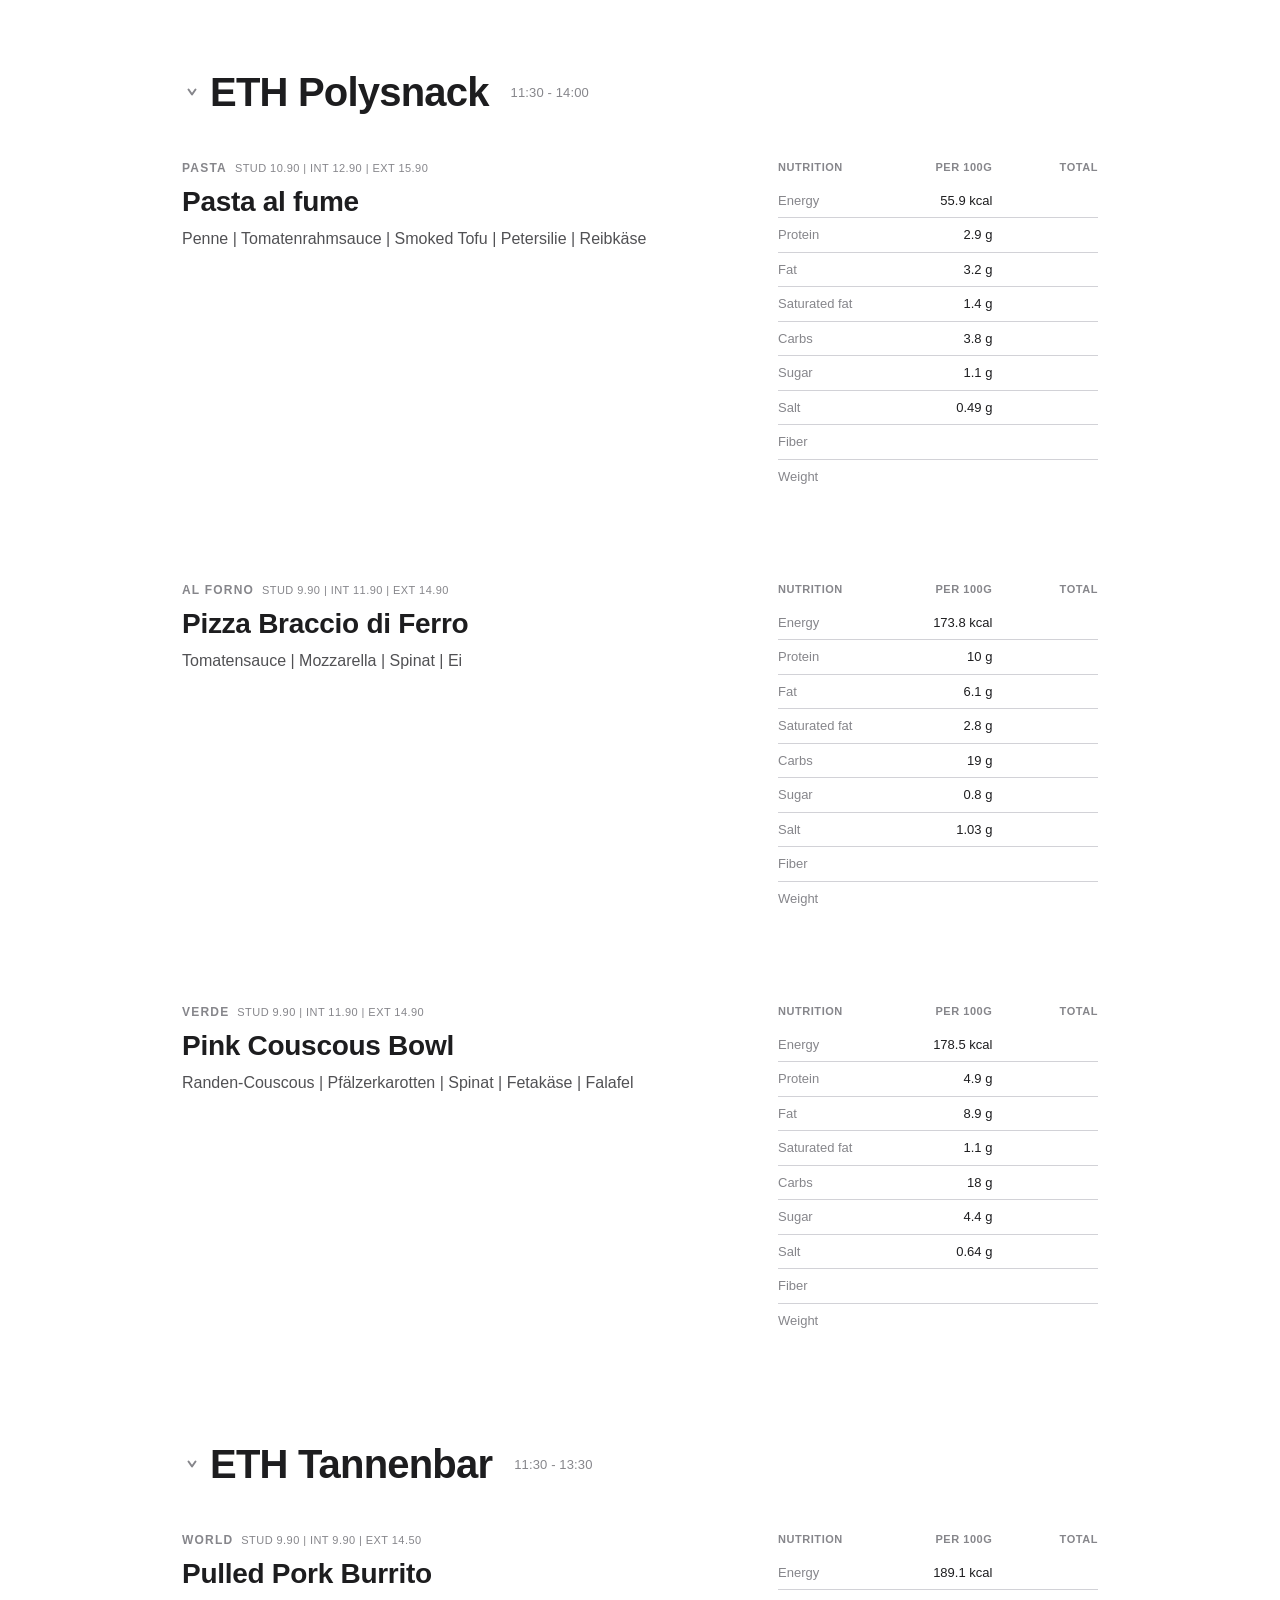
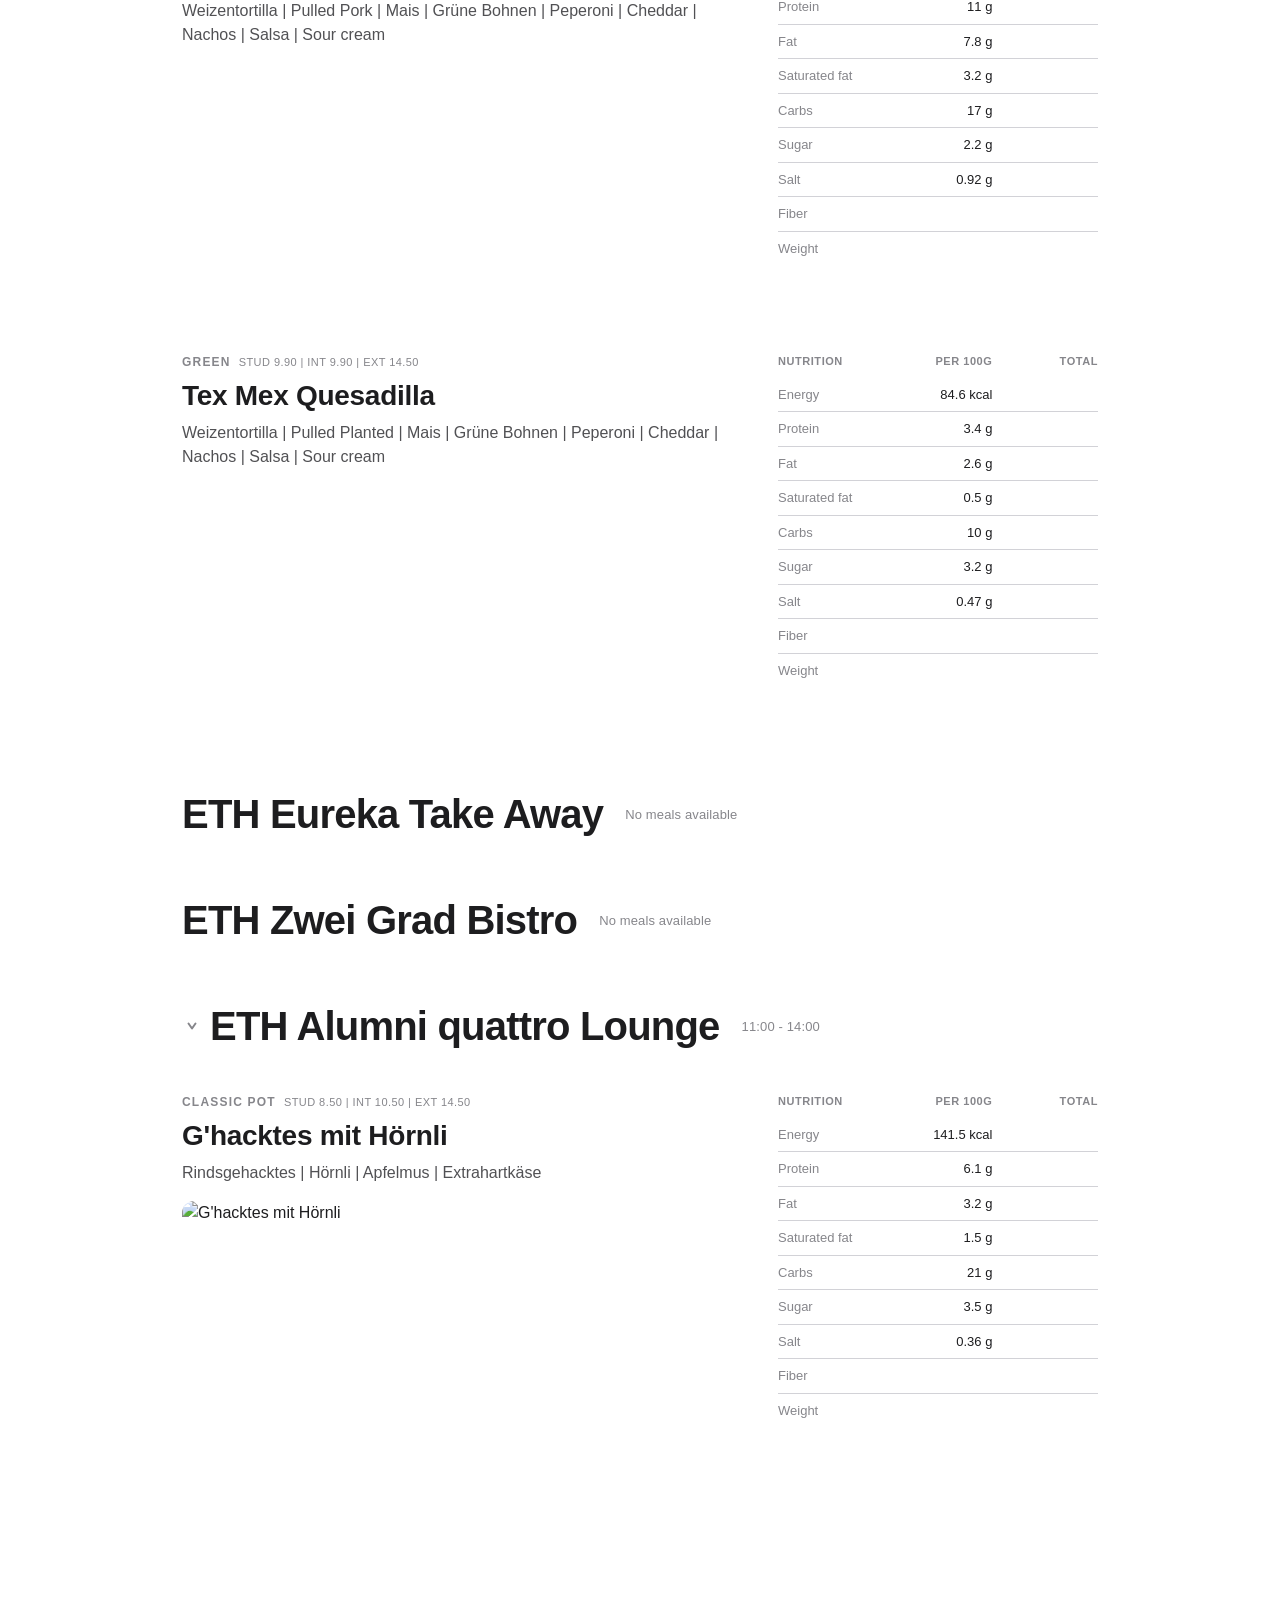
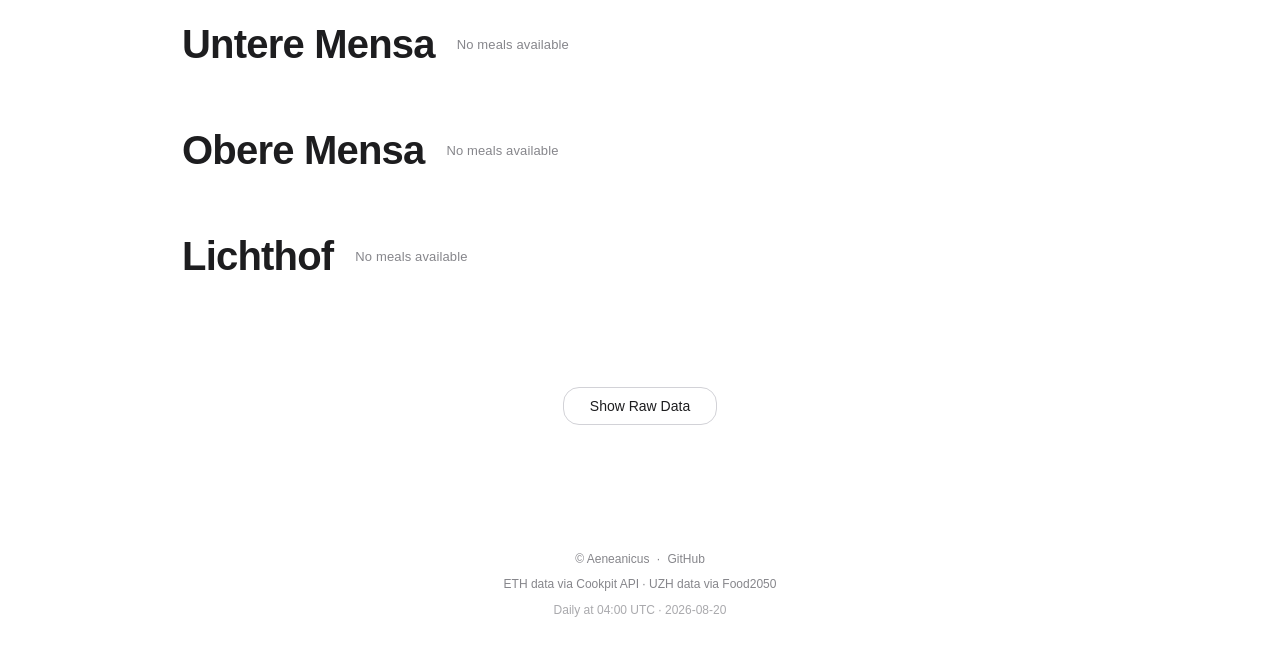
==== commit 95687ebc: "deploy: a8df525aa67941d9d035d6de91a7048ea0f246bc" ====
--- a/index.html
+++ b/index.html
@@ -2,7 +2,7 @@
 <html lang="en">
 <head>
   <meta charset="utf-8">
-  <title>Zmittag — 2026-08-19</title>
+  <title>Zmittag — 2026-08-20</title>
   <meta name="viewport" content="width=device-width,initial-scale=1">
   <link rel="stylesheet" href="style.css?v=a8df525">
 </head>
@@ -97,7 +97,7 @@
         &middot;
         UZH data via <a href="https://app.food2050.ch" target="_blank" rel="noopener">Food2050</a>
       </div>
-      <div class="footer-updated">Daily at 04:00 UTC &middot; <span id="footer-date">2026-08-19</span></div>
+      <div class="footer-updated">Daily at 04:00 UTC &middot; <span id="footer-date">2026-08-20</span></div>
     </footer>
   </div>
 
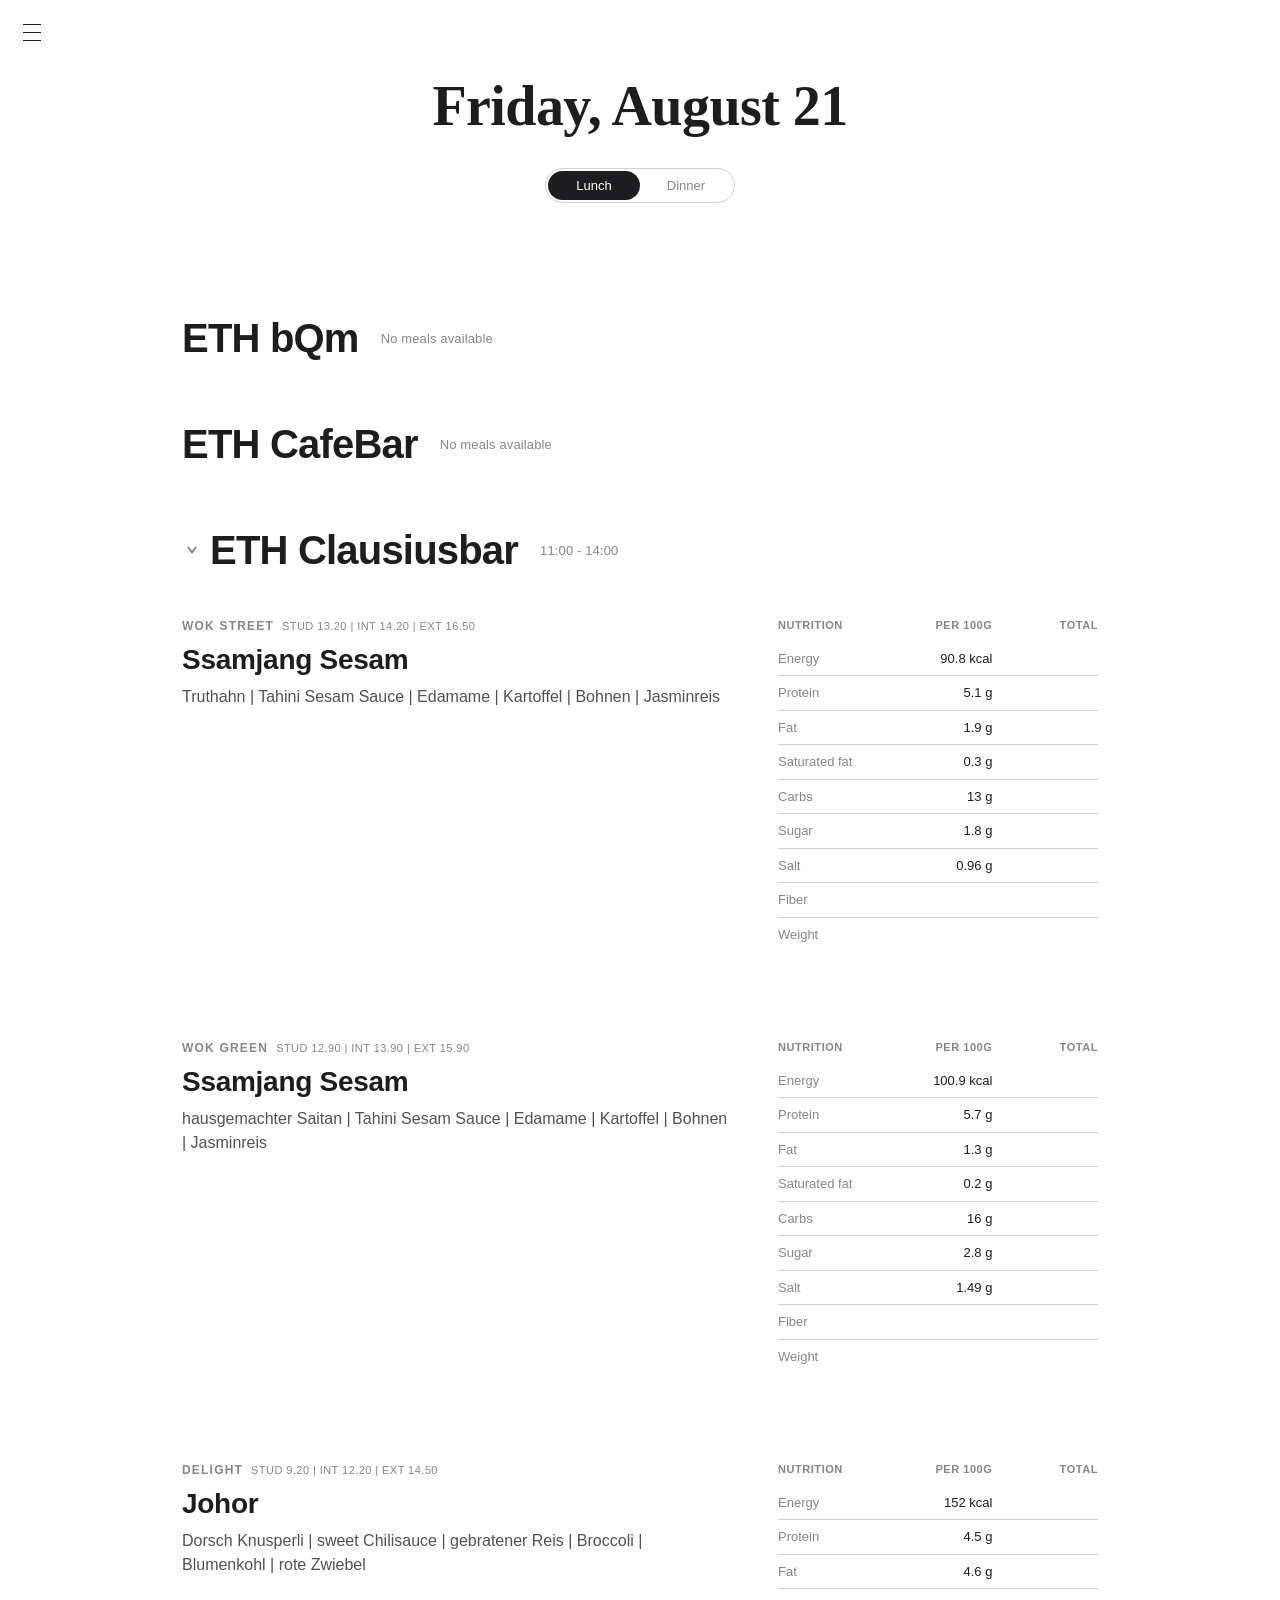
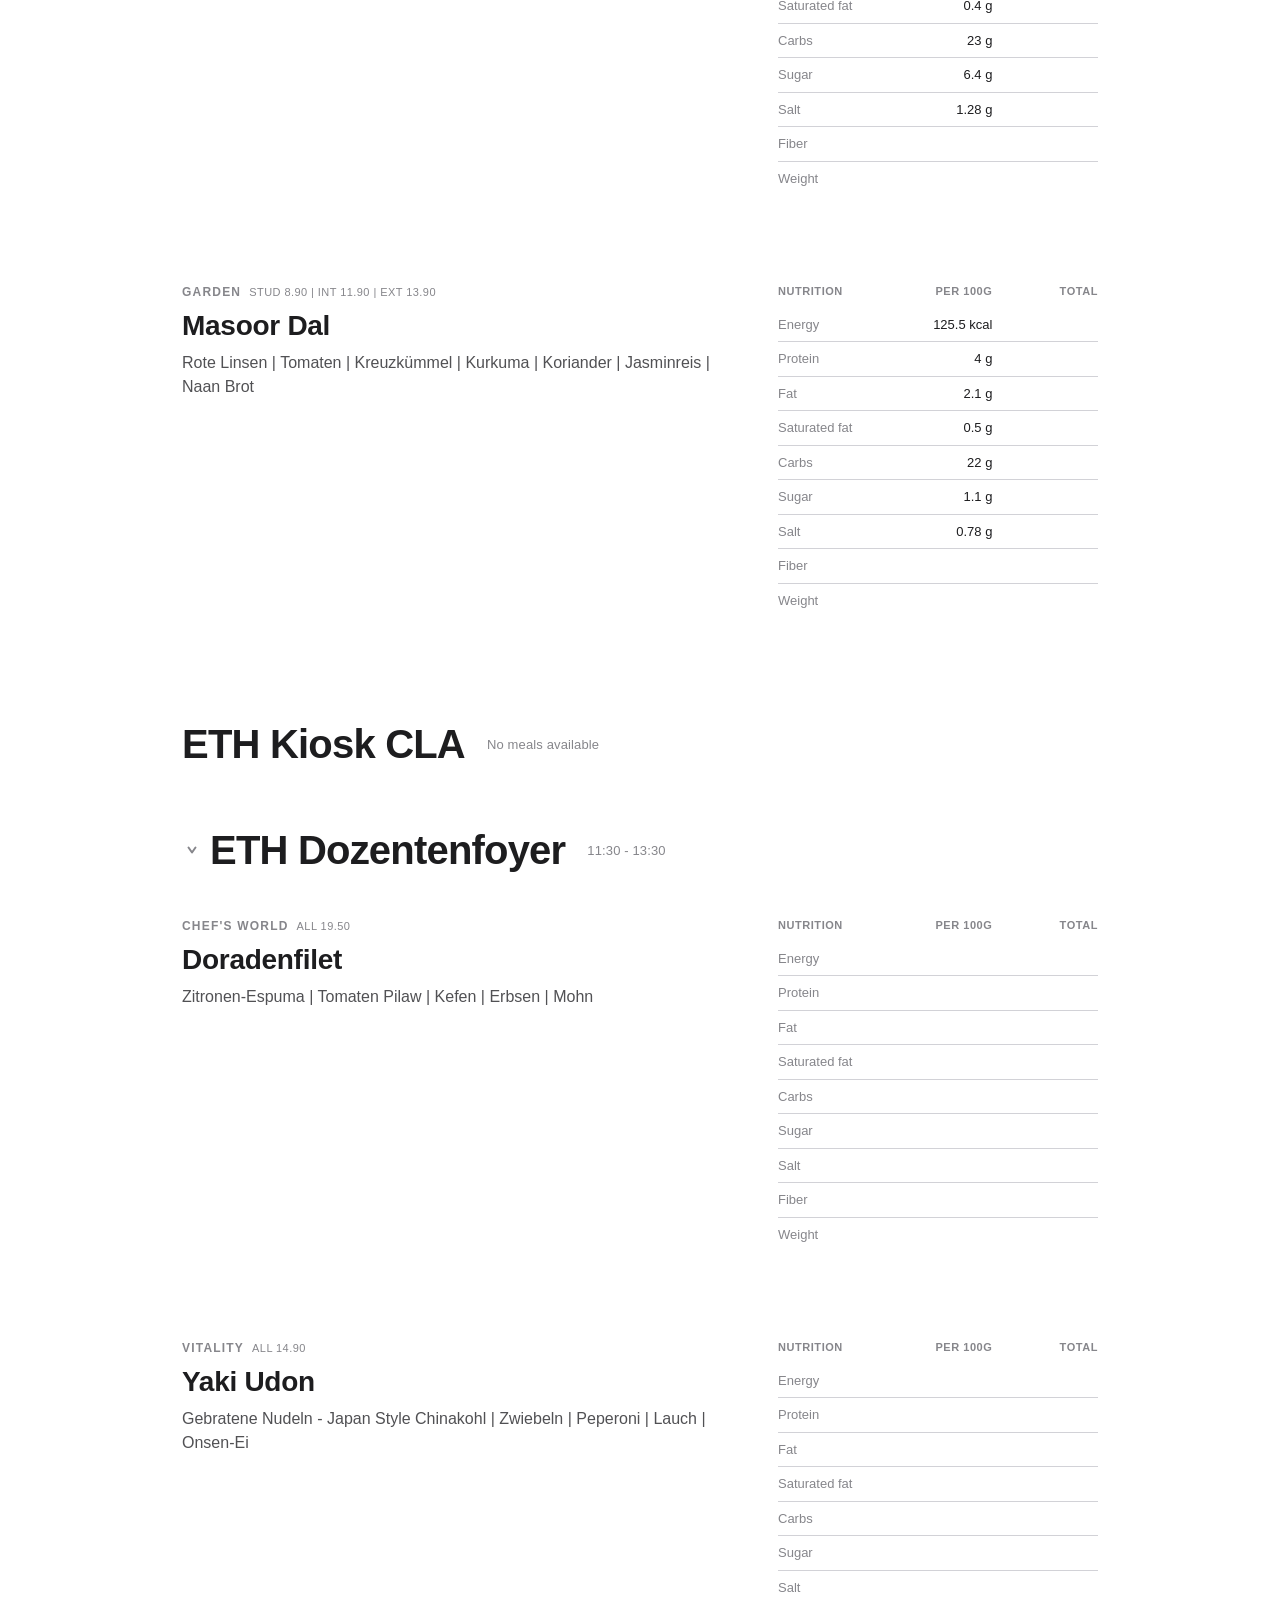
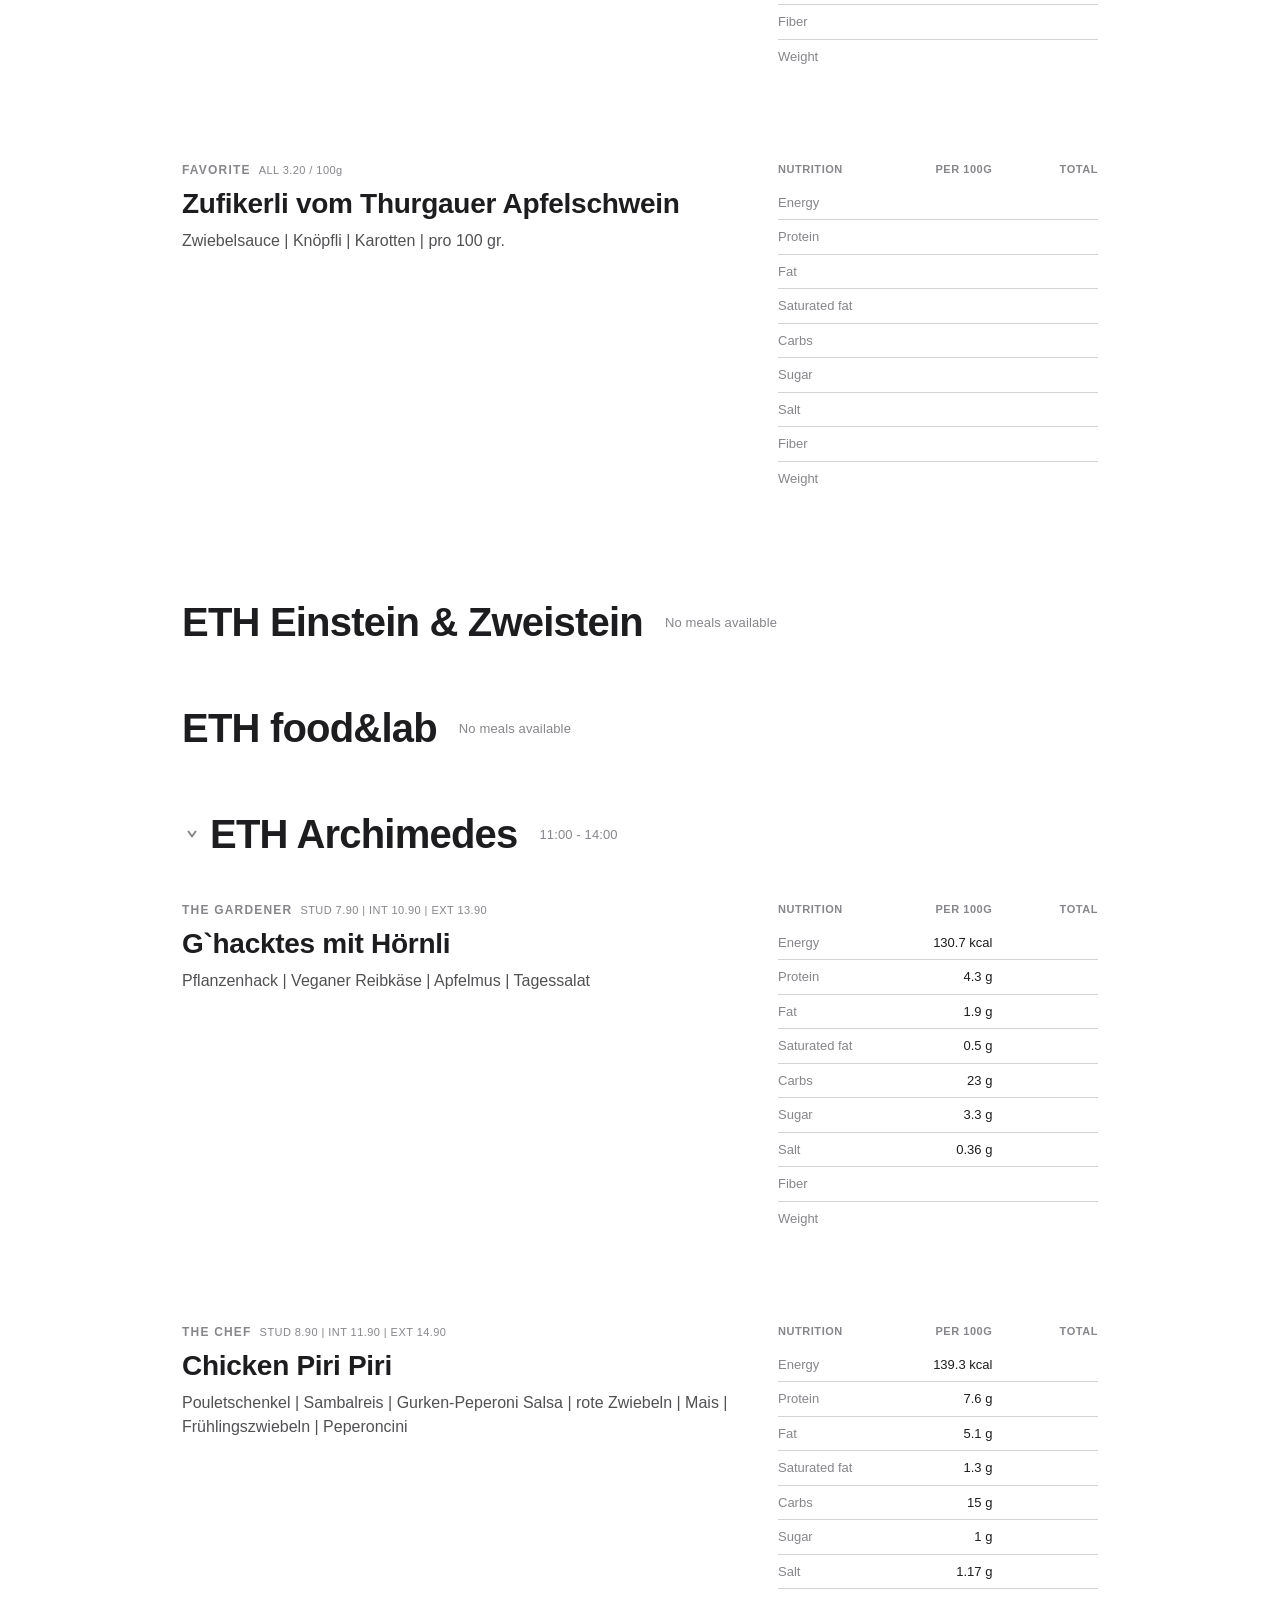
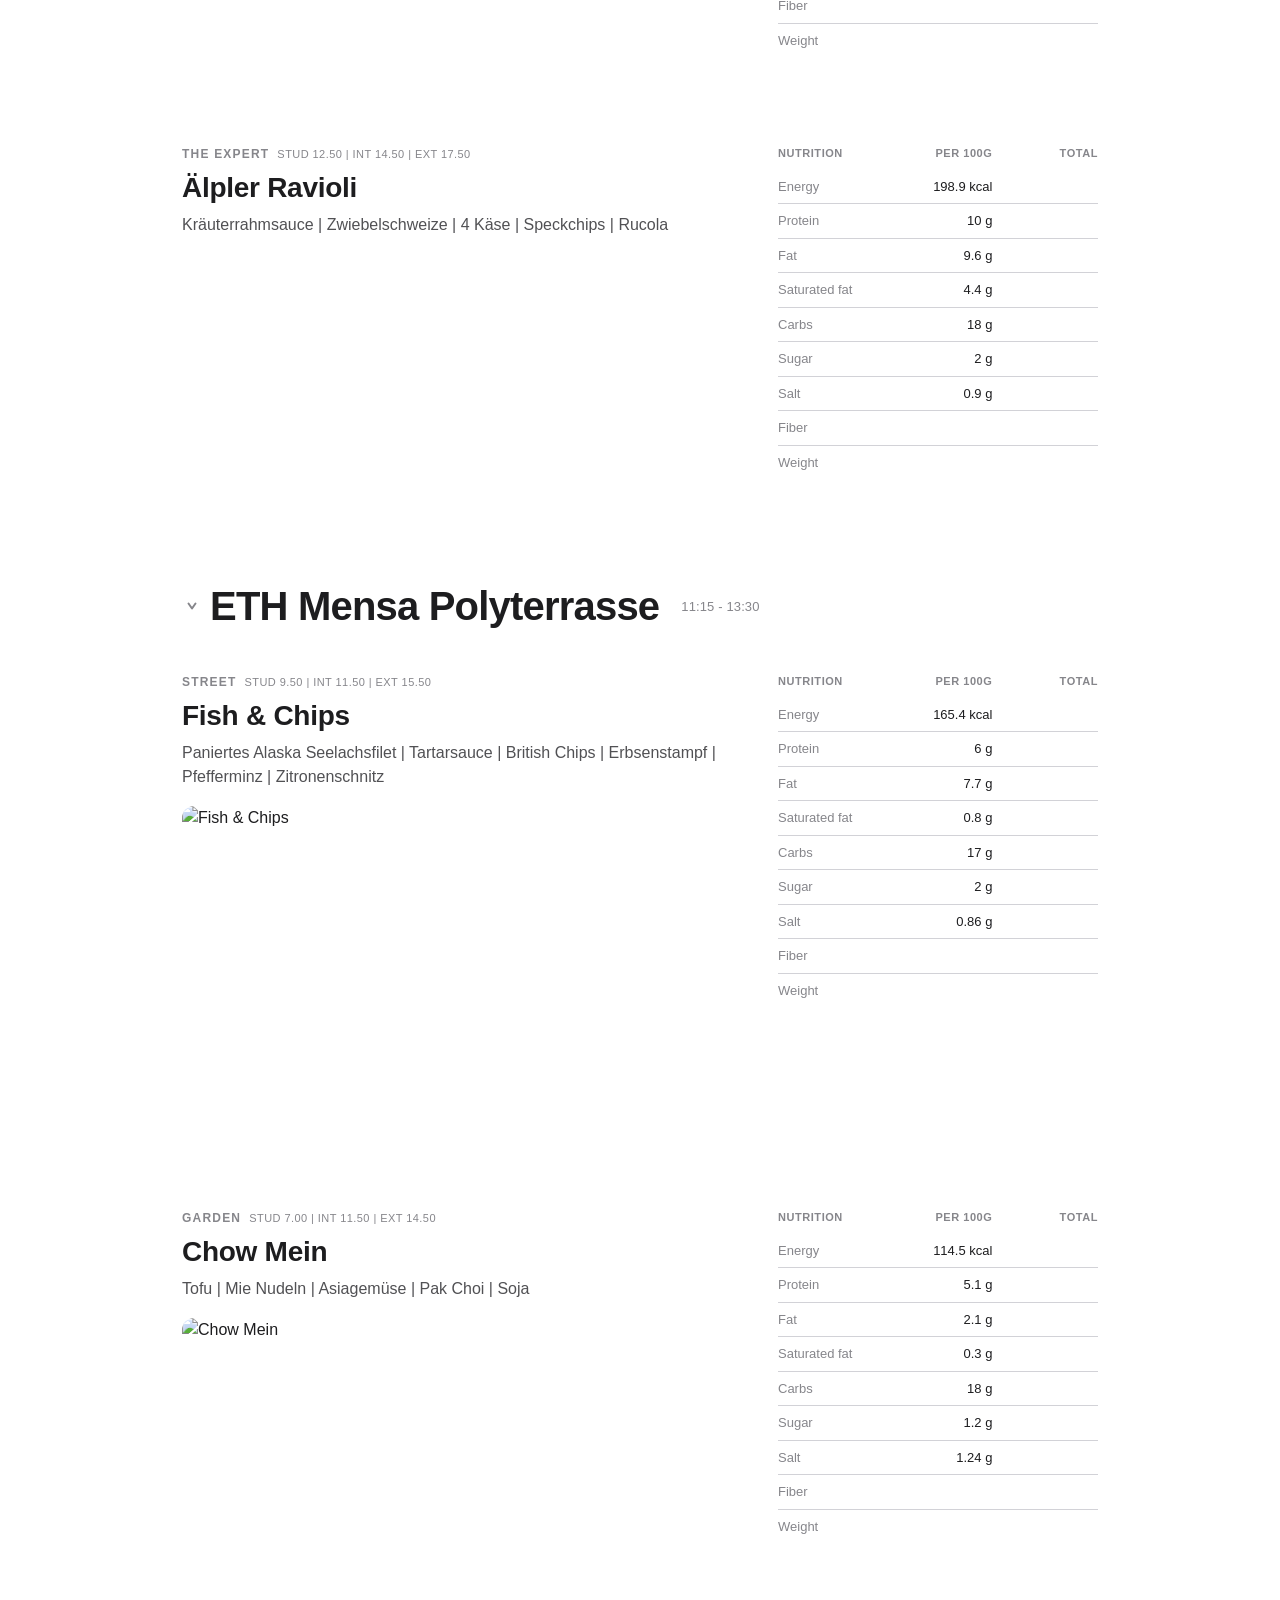
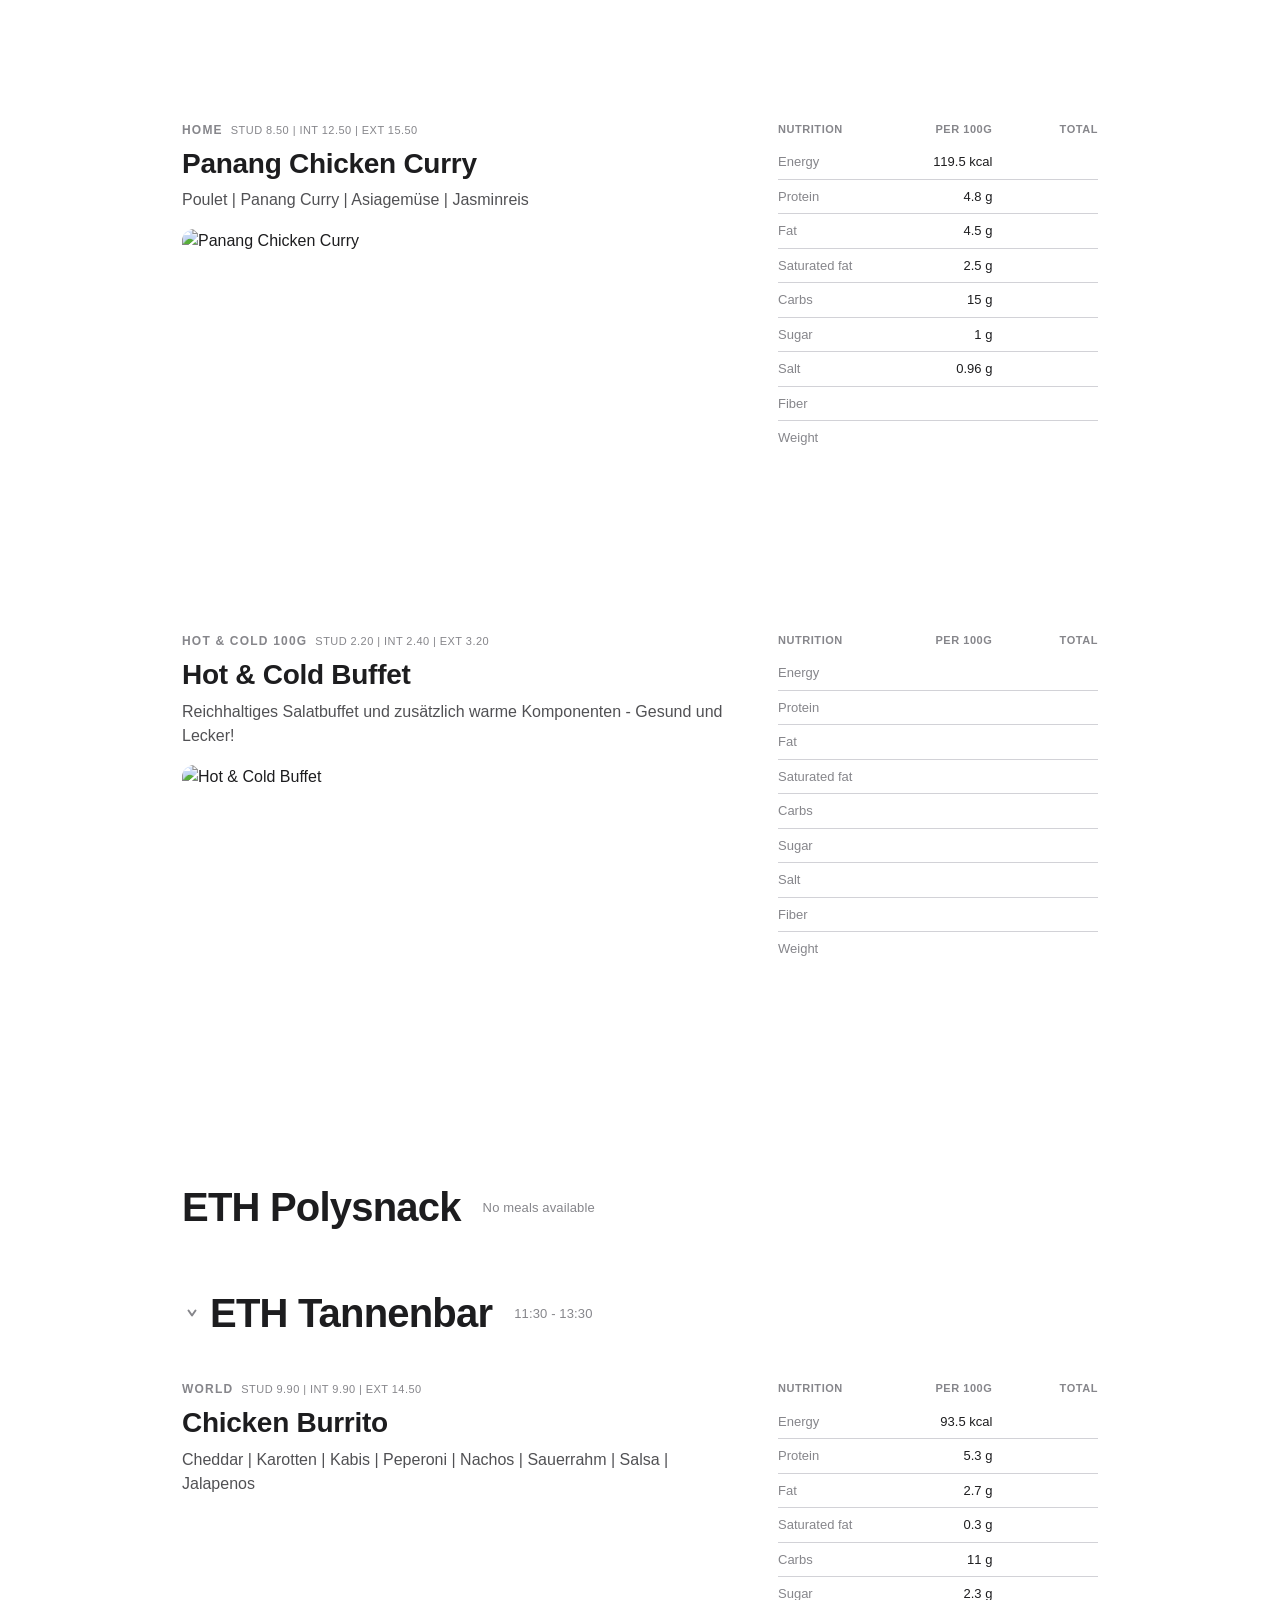
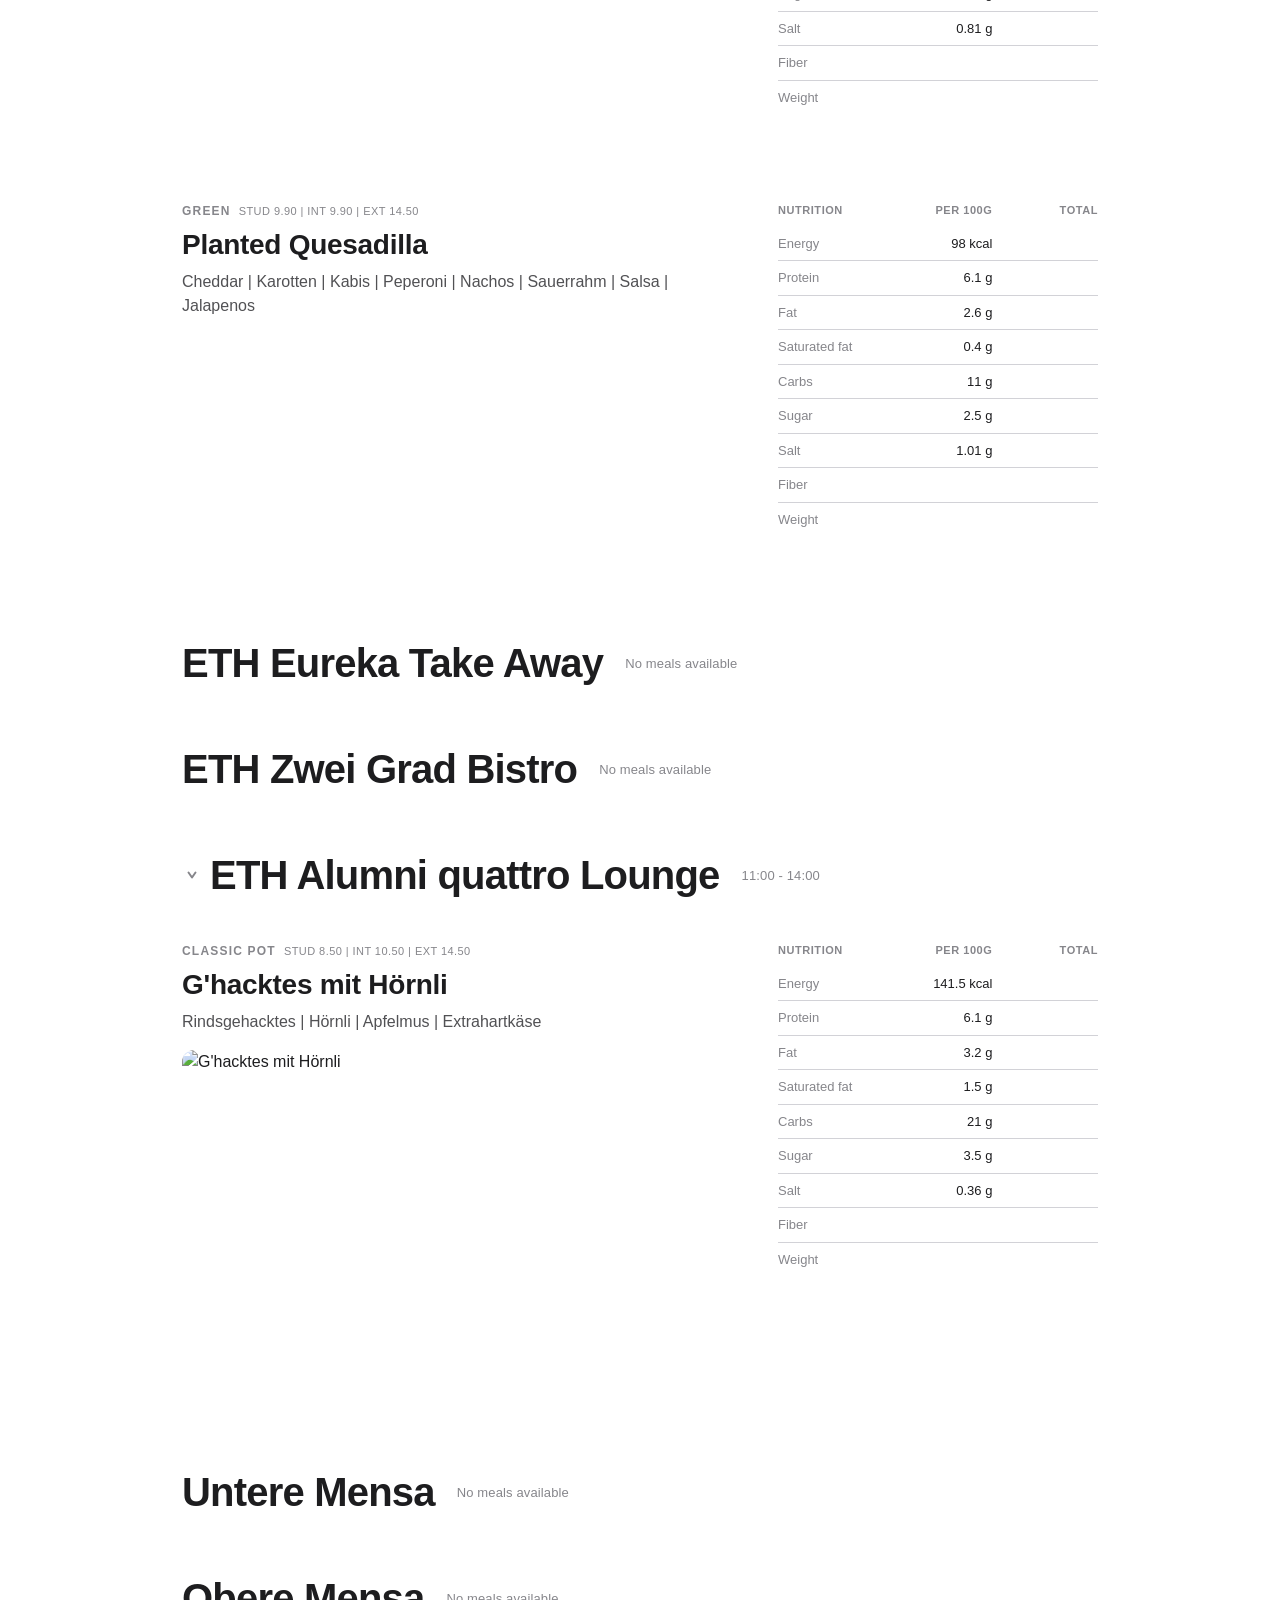
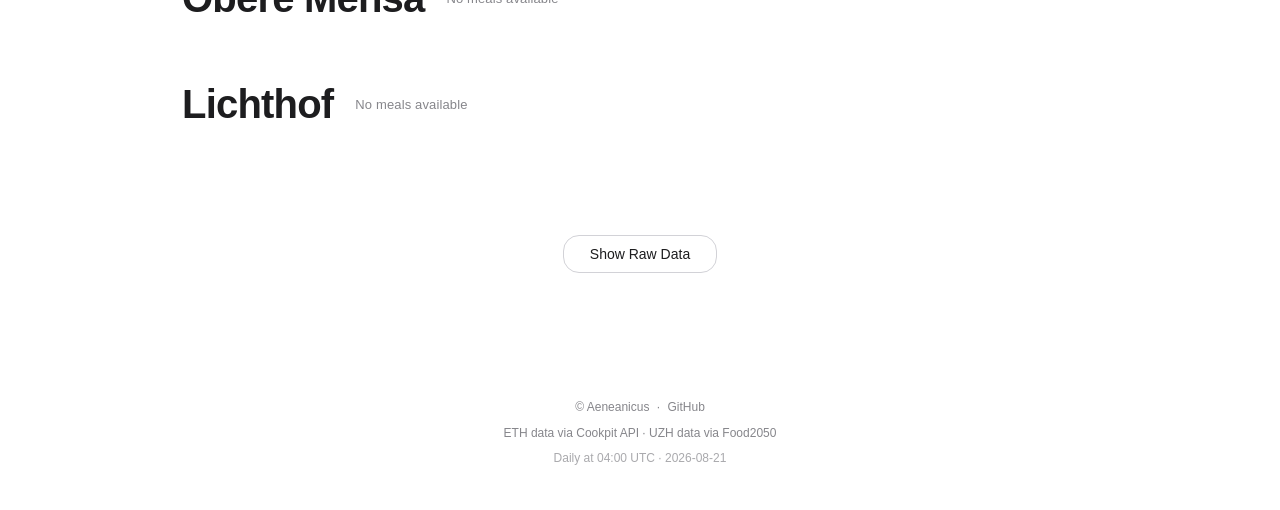
==== commit 0a85f86c: "deploy: a8df525aa67941d9d035d6de91a7048ea0f246bc" ====
--- a/index.html
+++ b/index.html
@@ -2,7 +2,7 @@
 <html lang="en">
 <head>
   <meta charset="utf-8">
-  <title>Zmittag — 2026-08-20</title>
+  <title>Zmittag — 2026-08-21</title>
   <meta name="viewport" content="width=device-width,initial-scale=1">
   <link rel="stylesheet" href="style.css?v=a8df525">
 </head>
@@ -97,7 +97,7 @@
         &middot;
         UZH data via <a href="https://app.food2050.ch" target="_blank" rel="noopener">Food2050</a>
       </div>
-      <div class="footer-updated">Daily at 04:00 UTC &middot; <span id="footer-date">2026-08-20</span></div>
+      <div class="footer-updated">Daily at 04:00 UTC &middot; <span id="footer-date">2026-08-21</span></div>
     </footer>
   </div>
 
